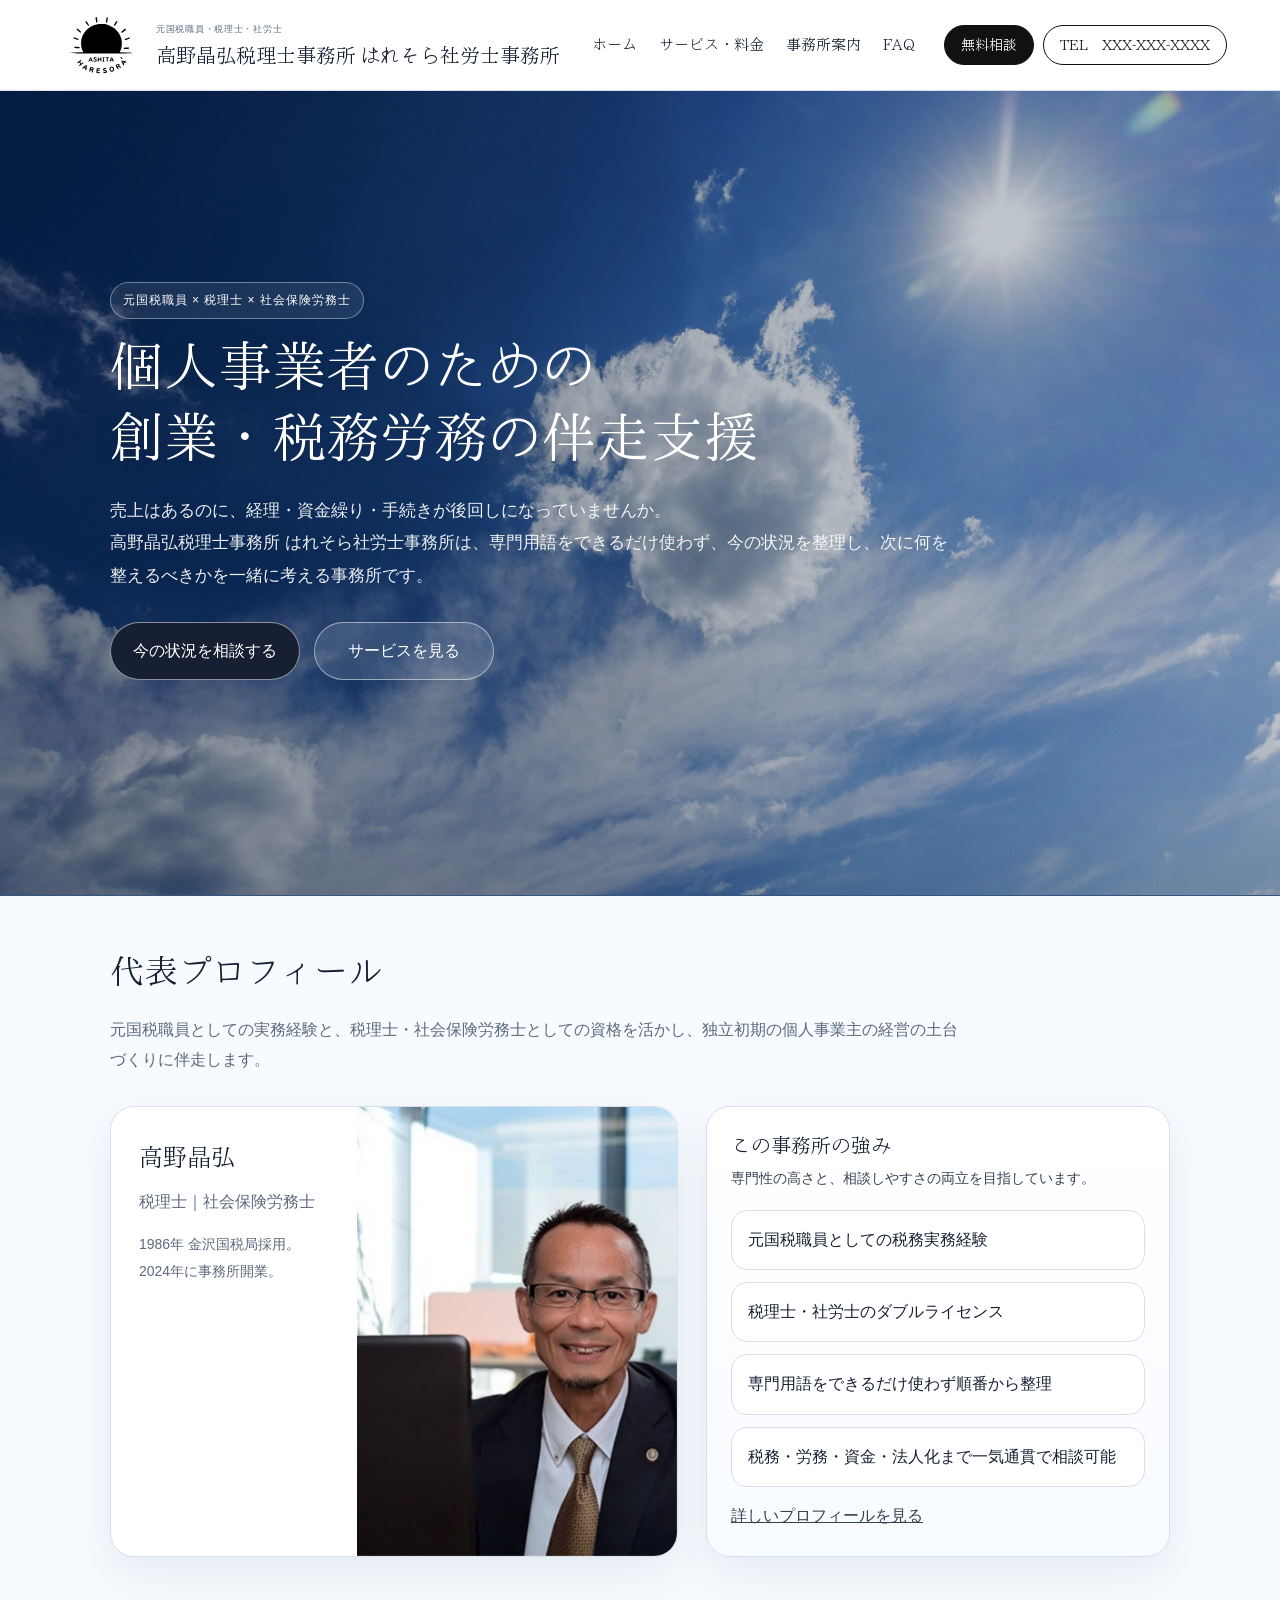
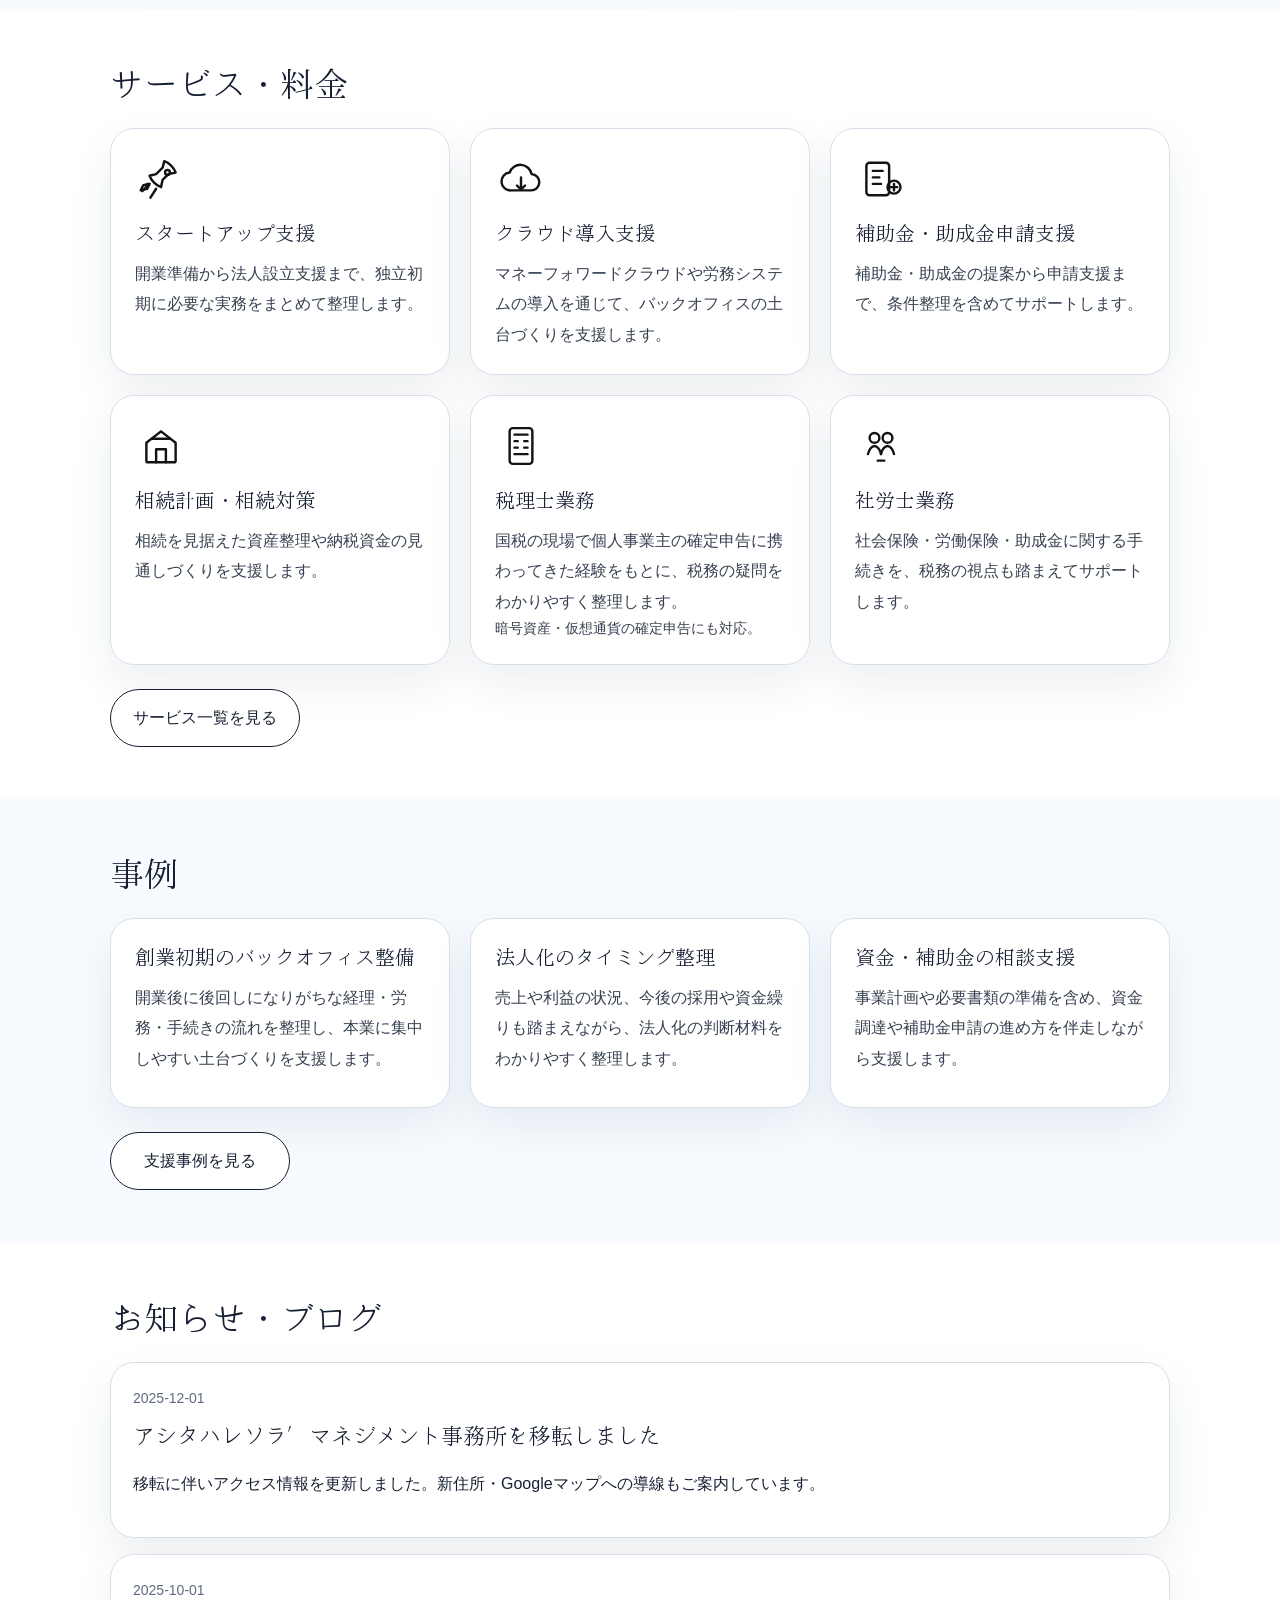
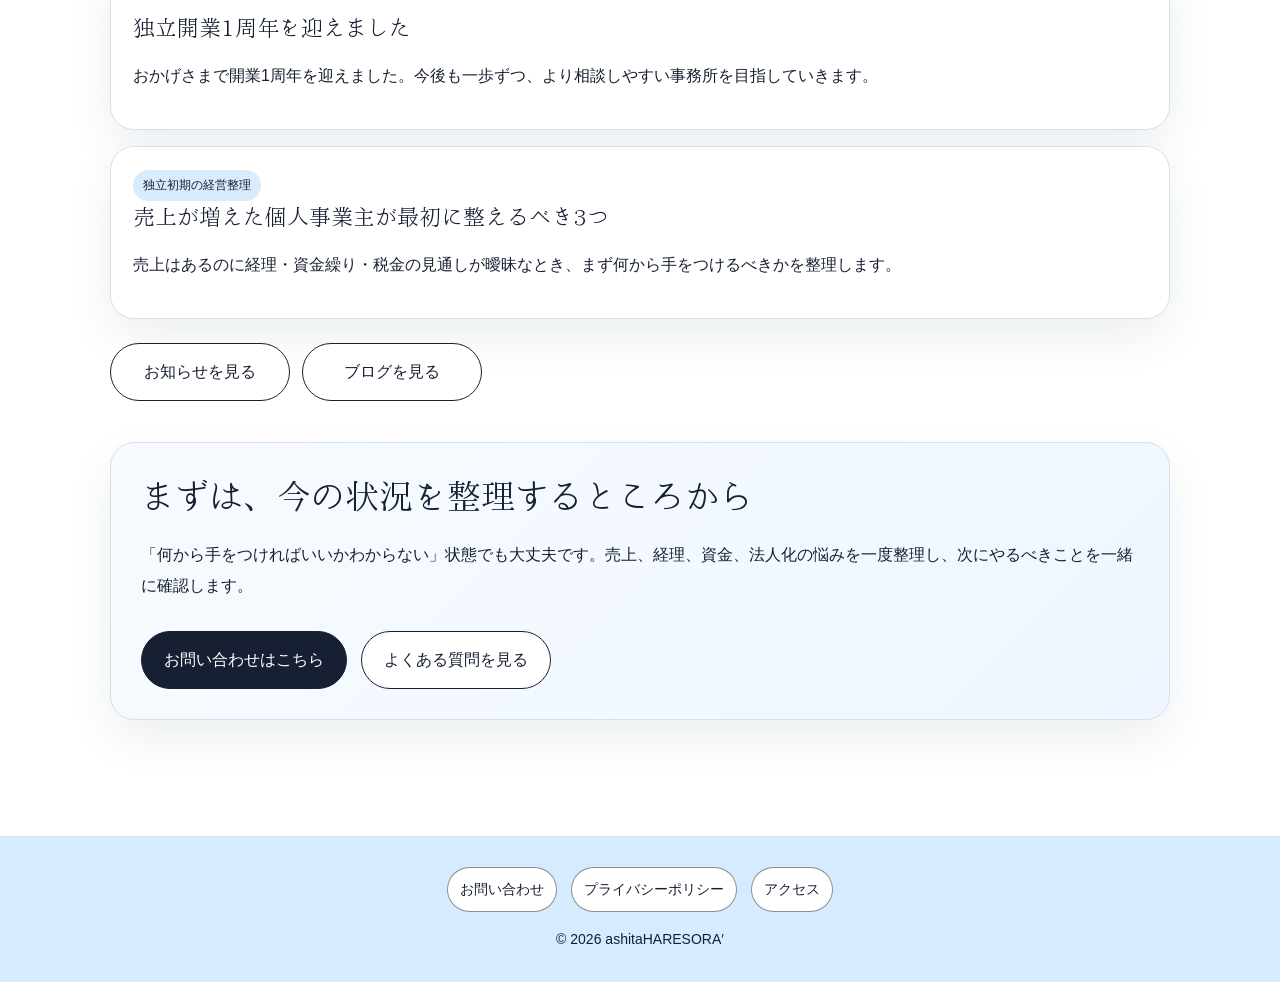
==== index.html @ 298eafb4 "deploy: 16bb9dab4c73eb74fb5057051c6181c18664c2a3" ====
<!DOCTYPE html>
<html lang="ja">

<head>
  <meta charset="UTF-8">
  <meta name="viewport" content="width=device-width, initial-scale=1.0">
  <title>個人事業主と伴走する税理士・社労士事務所 | ashitaHARESORA′</title>
  <meta name="description" content="元国税職員・税理士・社労士が、個人事業主の法人化・資金調達・税務労務の土台づくりを伴走支援。">
  <meta name="robots" content="index,follow,max-image-preview:large">
  <link rel="canonical" href="https://ashitaharesora.github.io/ashita-haresora/">
  <meta property="og:title" content="個人事業主と伴走する税理士・社労士事務所 | ashitaHARESORA′">
  <meta property="og:description" content="元国税職員・税理士・社労士が、個人事業主の法人化・資金調達・税務労務の土台づくりを伴走支援。">
  <meta property="og:type" content="website">
  <meta property="og:url" content="https://ashitaharesora.github.io/ashita-haresora/">
  <meta property="og:site_name" content="ashitaHARESORA′">
  <meta property="og:image" content="https://ashitaharesora.github.io/ashita-haresora/assets/img/ogp.jpg">
  <meta name="twitter:card" content="summary_large_image">
  <link rel="icon" href="assets/img/Logo_1.svg" type="image/svg+xml">
  <link rel="apple-touch-icon" href="assets/img/Logo_1.svg">
  <link rel="stylesheet" href="assets/css/style.css">
  <script defer src="assets/js/main.js"></script>

  <script type="application/ld+json">
{
  "@context":"https://schema.org",
  "@type":"Organization",
  "name":"高野晶弘税理士事務所 / はれそら社労士事務所",
  "url":"https://ashitaharesora.github.io/ashita-haresora/",
  "description":"個人事業主に向けて、法人化・資金調達・税務労務の土台づくりを伴走支援する税理士・社労士事務所です。",
  "founder":{"@type":"Person","name":"高野晶弘"}
}
</script>

</head>

<body class="home-page static-header-home">
  <header class="site-header">
    <div class="header-inner">
      <a class="brand" href="./" aria-label="高野晶弘税理士事務所 はれそら社労士事務所 トップページ">
        <img class="brand-logo" src="assets/img/Logo_1.svg" alt="ashitaHARESORA′ ロゴ">
        <span class="brand-text">
          <span class="brand-kicker">元国税職員・税理士・社労士</span>
          <span class="brand-name">
            <span class="brand-name-tax">高野晶弘税理士事務所</span>
            <span class="brand-name-labor">はれそら社労士事務所</span>
          </span>
        </span>
      </a>
      <nav class="nav site-nav-static" id="site-nav">
        <div class="nav-list">
          <a class="nav-item" href="./">ホーム</a>
          <a class="nav-item" href="./services/">サービス・料金</a>
          <a class="nav-item" href="./about/">事務所案内</a>
          <a class="nav-item" href="./faq/">FAQ</a>
          <div class="nav-cta-group">
            <a class="nav-item cta cta-free" href="./contact/">無料相談</a>
            <a class="nav-item cta cta-phone" href="tel:XXX-XXX-XXXX">TEL XXX-XXX-XXXX</a>
          </div>
        </div>
      </nav>
    </div>
  </header>

  <main>
    <section class="hero">
      <div class="container">
        <div class="hero-kicker js-fade-up delay-1">元国税職員 × 税理士 × 社会保険労務士</div>
        <h1 class="js-fade-up delay-2">個人事業者のための<br>創業・税務労務の伴走支援</h1>
        <p class="js-fade-up delay-3">
          売上はあるのに、経理・資金繰り・手続きが後回しになっていませんか。<br>
          高野晶弘税理士事務所 はれそら社労士事務所は、専門用語をできるだけ使わず、今の状況を整理し、次に何を整えるべきかを一緒に考える事務所です。
        </p>
        <div class="hero-actions js-fade-up delay-4">
          <a class="button primary" href="contact/">今の状況を相談する</a>
          <a class="button" href="services/">サービスを見る</a>
        </div>
      </div>
    </section>

    <section class="section alt">
      <div class="container">
        <h2 class="js-fade-up">代表プロフィール</h2>
        <p class="section-lead js-fade-up delay-1">元国税職員としての実務経験と、税理士・社会保険労務士としての資格を活かし、独立初期の個人事業主の経営の土台づくりに伴走します。</p>
        <div class="home-profile">
          <div class="profile-card js-fade-up">
            <img class="profile-photo js-slide-right" src="assets/img/representative.jpg" alt="代表 高野晶弘 税理士・社会保険労務士">
            <div class="profile-body js-slide-left">
              <h3 class="profile-name">高野晶弘</h3>
              <p class="profile-role">税理士｜社会保険労務士</p>
              <p class="meta">1986年 金沢国税局採用。<br>2024年に事務所開業。</p>
            </div>
          </div>
          <div class="card highlight-card js-fade-up delay-2">
            <div class="logo-strip">
              <div>
                <h3 style="margin:0 0 4px">この事務所の強み</h3>
                <p class="meta" style="margin:0">専門性の高さと、相談しやすさの両立を目指しています。</p>
              </div>
            </div>
            <ul class="list">
              <li>元国税職員としての税務実務経験</li>
              <li>税理士・社労士のダブルライセンス</li>
              <li>専門用語をできるだけ使わず順番から整理</li>
              <li>税務・労務・資金・法人化まで一気通貫で相談可能</li>
            </ul>
            <p style="margin-top:14px"><a href="about/" style="text-decoration:underline">詳しいプロフィールを見る</a></p>
          </div>
        </div>
      </div>
    </section>

    <section class="section">
      <div class="container">
        <h2 class="js-fade-up">サービス・料金</h2>
        <div class="grid three">
          <a class="card js-fade-up delay-1" href="services/startup/">
            <img class="service-icon" src="assets/img/icons/startup.svg" alt="" aria-hidden="true">
            <h3>スタートアップ支援</h3>
            <p>開業準備から法人設立支援まで、独立初期に必要な実務をまとめて整理します。</p>
          </a>
          <a class="card js-fade-up delay-2" href="services/cloud/">
            <img class="service-icon" src="assets/img/icons/cloud.svg" alt="" aria-hidden="true">
            <h3>クラウド導入支援</h3>
            <p>マネーフォワードクラウドや労務システムの導入を通じて、バックオフィスの土台づくりを支援します。</p>
          </a>
          <a class="card js-fade-up delay-3" href="services/subsidy/">
            <img class="service-icon" src="assets/img/icons/subsidy.svg" alt="" aria-hidden="true">
            <h3>補助金・助成金申請支援</h3>
            <p>補助金・助成金の提案から申請支援まで、条件整理を含めてサポートします。</p>
          </a>
          <a class="card js-fade-up delay-1" href="services/succession/">
            <img class="service-icon" src="assets/img/icons/succession.svg" alt="" aria-hidden="true">
            <h3>相続計画・相続対策</h3>
            <p>相続を見据えた資産整理や納税資金の見通しづくりを支援します。</p>
          </a>
          <a class="card js-fade-up delay-2" href="services/tax/">
            <img class="service-icon" src="assets/img/icons/tax.svg" alt="" aria-hidden="true">
            <h3>税理士業務</h3>
            <p>国税の現場で個人事業主の確定申告に携わってきた経験をもとに、税務の疑問をわかりやすく整理します。</p>
            <p class="service-subnote">暗号資産・仮想通貨の確定申告にも対応。</p>
          </a>
          <a class="card js-fade-up delay-3" href="services/labor/">
            <img class="service-icon" src="assets/img/icons/labor.svg" alt="" aria-hidden="true">
            <h3>社労士業務</h3>
            <p>社会保険・労働保険・助成金に関する手続きを、税務の視点も踏まえてサポートします。</p>
          </a>
        </div>
        <div style="margin-top:24px"><a class="button js-fade-up" href="services/">サービス一覧を見る</a></div>
      </div>
    </section>

    <section class="section alt">
      <div class="container">
        <h2 class="js-fade-up">事例</h2>
        <div class="grid three">
          <a class="card js-fade-up delay-1" href="works/">
            <h3>創業初期のバックオフィス整備</h3>
            <p>開業後に後回しになりがちな経理・労務・手続きの流れを整理し、本業に集中しやすい土台づくりを支援します。</p>
          </a>
          <a class="card js-fade-up delay-2" href="works/">
            <h3>法人化のタイミング整理</h3>
            <p>売上や利益の状況、今後の採用や資金繰りも踏まえながら、法人化の判断材料をわかりやすく整理します。</p>
          </a>
          <a class="card js-fade-up delay-3" href="works/">
            <h3>資金・補助金の相談支援</h3>
            <p>事業計画や必要書類の準備を含め、資金調達や補助金申請の進め方を伴走しながら支援します。</p>
          </a>
        </div>
        <div style="margin-top:24px"><a class="button js-fade-up" href="works/">支援事例を見る</a></div>
      </div>
    </section>

    <section class="section">
      <div class="container split">
        <div>
          <h2 class="js-fade-up">お知らせ・ブログ</h2>
          <div class="news-list">
            <a class="news-item js-fade-up delay-1" href="news/2025-12-office-move/"><time datetime="2025-12-01">2025-12-01</time>
              <h3>アシタハレソラ′マネジメント事務所を移転しました</h3>
              <p>移転に伴いアクセス情報を更新しました。新住所・Googleマップへの導線もご案内しています。</p>
            </a>
            <a class="news-item js-fade-up delay-2" href="news/2025-10-anniversary/"><time datetime="2025-10-01">2025-10-01</time>
              <h3>独立開業1周年を迎えました</h3>
              <p>おかげさまで開業1周年を迎えました。今後も一歩ずつ、より相談しやすい事務所を目指していきます。</p>
            </a>
            <a class="blog-item js-fade-up delay-3" href="blog/first-three-foundations/"><span class="tag">独立初期の経営整理</span>
              <h3>売上が増えた個人事業主が最初に整えるべき3つ</h3>
              <p>売上はあるのに経理・資金繰り・税金の見通しが曖昧なとき、まず何から手をつけるべきかを整理します。</p>
            </a>
          </div>
          <div style="margin-top:24px">
            <a class="button js-fade-up delay-1" href="news/">お知らせを見る</a>
            <a class="button js-fade-up delay-2" href="blog/" style="margin-left:8px">ブログを見る</a>
          </div>
        </div>
        <div>
          <div class="cta-box js-fade-up delay-1">
            <h2>まずは、今の状況を整理するところから</h2>
            <p>「何から手をつければいいかわからない」状態でも大丈夫です。売上、経理、資金、法人化の悩みを一度整理し、次にやるべきことを一緒に確認します。</p>
            <div class="hero-actions">
              <a class="button primary" href="contact/">お問い合わせはこちら</a>
              <a class="button" href="faq/">よくある質問を見る</a>
            </div>
          </div>
        </div>
      </div>
    </section>
  </main>

  <footer class="site-footer">
    <div class="footer-inner">
      <div class="footer-links">
        <a href="contact/">お問い合わせ</a>
        <a href="privacy/">プライバシーポリシー</a>
        <a href="access/">アクセス</a>
      </div>
      <div>© <span data-year></span> ashitaHARESORA′</div>
    </div>
  </footer>
  <div class="floating-cta" id="floating-cta" aria-label="お問い合わせ固定ボタン">
    <a class="floating-cta-item floating-cta-free" href="./contact/">無料相談</a>
    <a class="floating-cta-item floating-cta-phone" href="tel:XXX-XXX-XXXX">TEL XXX-XXX-XXXX</a>
  </div>
</body>

</html>
---- assets/css/style.css ----
@font-face {
  font-family: 'はれのそら明朝';
  src: url('../fonts/harenosora-mincho.woff2') format('woff2'),
    url('../fonts/harenosora-mincho.woff') format('woff');
  font-display: swap;
}

:root {
  --bg: #ffffff;
  --text: #172033;
  --muted: #5d697d;
  --line: #d7dfeb;
  --accent: #d9ecfb;
  --accent-strong: #9cc7eb;
  --card: #f7fbff;
  --hero: #103f70;
  --hero-overlay: rgba(7, 31, 59, .44);
  --max: 1100px;
  --shadow: 0 18px 44px rgba(18, 45, 78, .08);
}

* {
  box-sizing: border-box
}

html {
  scroll-behavior: smooth
}

body {
  margin: 0;
  font-family: "Hiragino Kaku Gothic ProN", "Hiragino Sans", "Yu Gothic", "Meiryo", sans-serif;
  color: var(--text);
  background: var(--bg);
  line-height: 1.9
}

a {
  color: inherit;
  text-decoration: none
}

img {
  max-width: 100%;
  height: auto;
  display: block
}

.site-header {
  position: sticky;
  top: 0;
  z-index: 1000;
  background: rgba(255, 255, 255, .95);
  backdrop-filter: blur(10px);
  border-bottom: 1px solid var(--line)
}

.header-inner {
  max-width: var(--max);
  margin: 0 auto;
  padding: 14px 20px;
  display: flex;
  align-items: center;
  justify-content: space-between;
  gap: 20px
}

.brand {
  display: flex;
  align-items: center;
  gap: 14px;
  min-width: 0
}

.brand-logo {
  width: 62px;
  height: 62px;
  flex: 0 0 62px
}

.brand-text {
  display: flex;
  flex-direction: column;
  gap: 2px;
  min-width: 0
}

.brand-kicker {
  font-size: 12px;
  letter-spacing: .08em;
  color: var(--muted)
}

.brand-name {
  font-family: 'はれのそら明朝', "Yu Mincho", "Hiragino Mincho ProN", serif;
  font-size: 20px;
  line-height: 1.35
}

.nav-toggle {
  display: none;
  border: none;
  background: none;
  padding: 0;
  cursor: pointer;
  width: 36px;
  height: 28px
}

.nav-toggle span {
  display: block;
  height: 2px;
  background: var(--text);
  margin: 7px 0;
  border-radius: 999px
}

.nav-list {
  display: flex;
  gap: 22px;
  align-items: center;
  flex-wrap: wrap;
  font-family: 'はれのそら明朝', "Yu Mincho", "Hiragino Mincho ProN", serif
}

.nav-item {
  font-size: 15px
}

.nav-item.cta {
  padding: 9px 15px;
  border: 1px solid var(--text);
  border-radius: 999px;
  background: #fff
}

main {
  min-height: 60vh
}

.container {
  max-width: var(--max);
  margin: 0 auto;
  padding: 0 20px
}

.hero {
  position: relative;
  overflow: hidden;
  border-bottom: 1px solid rgba(255, 255, 255, .12);
  background: #163f6d;
  color: #fff
}

.hero::before {
  content: "";
  position: absolute;
  inset: 0;
  background: linear-gradient(115deg, var(--hero-overlay), rgba(7, 31, 59, .30) 45%, rgba(7, 31, 59, .18)), url('../img/photo1.jpg') center/cover no-repeat
}

.hero::after {
  content: "";
  position: absolute;
  inset: auto 0 0 0;
  height: 120px;
  background: linear-gradient(180deg, rgba(255, 255, 255, 0), rgba(7, 31, 59, .12))
}

.hero .container {
  position: relative;
  z-index: 1;
  padding-top: 96px;
  padding-bottom: 96px
}

.hero-kicker {
  display: inline-flex;
  padding: 7px 14px;
  border: 1px solid rgba(255, 255, 255, .38);
  border-radius: 999px;
  background: rgba(255, 255, 255, .08);
  font-size: 13px;
  letter-spacing: .08em;
  margin-bottom: 16px
}

.hero h1 {
  font-family: 'はれのそら明朝', "Yu Mincho", "Hiragino Mincho ProN", serif;
  font-weight: 400;
  font-size: clamp(30px, 5vw, 54px);
  line-height: 1.32;
  margin: 0 0 20px;
  max-width: 900px;
  text-shadow: 0 6px 24px rgba(0, 0, 0, .18)
}

.hero p {
  margin: 0;
  font-size: 17px;
  max-width: 850px;
  color: rgba(255, 255, 255, .92)
}

.hero-actions {
  display: flex;
  gap: 14px;
  flex-wrap: wrap;
  margin-top: 30px
}

.button {
  display: inline-flex;
  align-items: center;
  justify-content: center;
  padding: 13px 22px;
  border-radius: 999px;
  border: 1px solid var(--text);
  background: #fff;
  min-width: 180px;
  transition: .2s ease
}

.hero .button {
  border-color: rgba(255, 255, 255, .5)
}

.hero .button:not(.primary) {
  background: rgba(255, 255, 255, .12);
  color: #fff
}

.button.primary {
  background: var(--text);
  color: #fff
}

.button:hover {
  transform: translateY(-1px);
  box-shadow: 0 10px 24px rgba(18, 45, 78, .08)
}

.section {
  padding: 52px 0
}

.section.alt {
  background: #f7fbff
}

.section h2 {
  font-family: 'はれのそら明朝', "Yu Mincho", "Hiragino Mincho ProN", serif;
  font-weight: 400;
  font-size: clamp(25px, 4vw, 34px);
  line-height: 1.45;
  margin: 0 0 18px
}

.section-lead {
  color: var(--muted);
  max-width: 860px;
  margin: 0 0 30px
}

.grid {
  display: grid;
  gap: 20px
}

.grid.two {
  grid-template-columns: repeat(2, minmax(0, 1fr))
}

.grid.three {
  grid-template-columns: repeat(3, minmax(0, 1fr))
}

.card,
.news-item,
.blog-item,
.work-item,
.cta-box,
.profile-card,
.fee-guide {
  background: #fff;
  border: 1px solid var(--line);
  border-radius: 24px;
  box-shadow: var(--shadow)
}

.card {
  padding: 24px
}

.card h3 {
  margin: 0 0 10px;
  font-size: 20px;
  font-family: 'はれのそら明朝', "Yu Mincho", "Hiragino Mincho ProN", serif;
  font-weight: 400;
  line-height: 1.5
}

.card p {
  margin: 0;
  color: #374151
}

.list {
  display: grid;
  gap: 12px;
  padding: 0;
  margin: 0;
  list-style: none
}

.list li {
  padding: 14px 16px;
  border: 1px solid var(--line);
  border-radius: 16px;
  background: #fff
}

.split {
  display: grid;
  grid-template-columns: minmax(0, 1.18fr) minmax(360px, 0.82fr);
  gap: 28px;
  align-items: start;
}

.meta {
  color: var(--muted);
  font-size: 14px
}

.page-hero {
  padding: 56px 0 40px;
  border-bottom: 1px solid var(--line);
  background: linear-gradient(180deg, #fff, #f8fbff)
}

.page-hero h1 {
  margin: 0 0 8px;
  font-family: 'はれのそら明朝', "Yu Mincho", "Hiragino Mincho ProN", serif;
  font-size: clamp(28px, 4vw, 42px);
  font-weight: 400
}

.breadcrumbs {
  margin: 0 0 16px;
  font-size: 14px;
  color: var(--muted)
}

.breadcrumbs a {
  text-decoration: underline
}

.content {
  max-width: 800px
}

.content h2,
.content h3 {
  font-family: 'はれのそら明朝', "Yu Mincho", "Hiragino Mincho ProN", serif;
  font-weight: 400;
  line-height: 1.5
}

.content h2 {
  font-size: 28px;
  margin: 40px 0 12px;
  padding-bottom: 10px;
  border-bottom: 1px solid var(--line)
}

.content h3 {
  font-size: 22px;
  margin: 28px 0 8px
}

.content p {
  margin: 0 0 18px
}

.content ul,
.content ol {
  margin: 0 0 18px 1.25em
}

.content li {
  margin: 0 0 8px
}

.news-list,
.blog-list {
  display: grid;
  gap: 16px
}

.news-item,
.blog-item,
.work-item {
  padding: 22px
}

.news-item time,
.blog-item .meta,
.work-item .meta {
  display: block;
  color: var(--muted);
  font-size: 14px;
  margin-bottom: 8px
}

.news-item h3,
.blog-item h3,
.work-item h3 {
  margin: 0 0 8px;
  font-size: 22px;
  line-height: 1.5;
  font-family: 'はれのそら明朝', "Yu Mincho", "Hiragino Mincho ProN", serif;
  font-weight: 400
}

.tag {
  display: inline-block;
  padding: 4px 10px;
  background: var(--accent);
  border-radius: 999px;
  font-size: 12px
}

.notice {
  padding: 16px 18px;
  border: 1px solid var(--accent-strong);
  background: #f5fbff;
  border-radius: 16px
}

.faq-item {
  padding: 18px 0;
  border-bottom: 1px solid var(--line)
}

.faq-item h3 {
  margin: 0 0 8px;
  font-size: 20px
}

.cta-box {
  background: linear-gradient(135deg, #f7fbff, #eef6ff);
  padding: 30px
}

.site-footer {
  margin-top: 64px;
  border-top: 1px solid var(--line);
  background: rgba(204, 231, 255, .8)
}

.footer-inner {
  max-width: var(--max);
  margin: 0 auto;
  padding: 30px 20px;
  text-align: center;
  font-size: 14px
}

.footer-links {
  display: flex;
  justify-content: center;
  gap: 14px;
  flex-wrap: wrap;
  margin-bottom: 14px
}

.footer-links a {
  padding: 8px 12px;
  border: 1px solid rgba(0, 0, 0, .45);
  border-radius: 999px;
  background: #fff
}

.table {
  width: 100%;
  border-collapse: collapse;
  margin: 12px 0 18px
}

.table th,
.table td {
  border-bottom: 1px solid var(--line);
  padding: 12px 8px;
  text-align: left;
  vertical-align: top
}

.table th {
  width: 28%;
  color: var(--muted);
  font-weight: 400
}

.profile-card {
  overflow: hidden
}

.profile-photo {
  width: 100%;
  aspect-ratio: 5/4;
  object-fit: cover
}

.profile-body {
  padding: 22px
}

.profile-name {
  margin: 0 0 6px;
  font-size: 24px;
  font-family: 'はれのそら明朝', "Yu Mincho", "Hiragino Mincho ProN", serif;
  font-weight: 400
}

.profile-role {
  margin: 0 0 14px;
  color: var(--muted)
}

.mini-logo {
  width: 92px;
  margin: 0 0 18px
}

.service-visual {
  margin: 22px 0 0
}

.fee-guide {
  padding: 18px
}

.fee-guide img {
  width: 100%;
  border-radius: 16px;
  border: 1px solid var(--line)
}

.fee-guide figcaption {
  margin-top: 12px;
  font-size: 14px;
  color: var(--muted)
}

.logo-strip {
  display: grid;
  grid-template-columns: 1fr;
  gap: 12px;
  margin-bottom: 18px;
}

.logo-strip img {
  width: 64px;
  height: 64px;
}

.logo-strip h3 {
  margin: 0 0 6px;
  line-height: 1.5;
}

.logo-strip .meta {
  margin: 0;
}

.home-profile {
  display: grid;
  grid-template-columns: minmax(280px, 320px) minmax(280px, 1fr);
  gap: 24px;
  align-items: start;
}

.highlight-card {
  background: linear-gradient(180deg, #fff, #f8fbff);
  min-width: 0;
}

/* ===== top only: logoなし・右上ハンバーガー ===== */

.home-page .site-header.home-header {
  position: absolute;
  top: 0;
  left: 0;
  right: 0;
  z-index: 30;
  background: transparent;
  border-bottom: none;
  backdrop-filter: none;
}

.home-page .home-header .header-inner {
  max-width: var(--max);
  margin: 0 auto;
  padding: 22px 20px;
  display: flex;
  align-items: flex-start;
  justify-content: space-between;
  gap: 20px;
}

.home-page .brand-overlay {
  display: block;
  min-width: 0;
}

.home-page .brand-text-overlay {
  color: #fff;
}

.home-page .brand-kicker-overlay {
  display: block;
  margin-bottom: 6px;
  font-size: 12px;
  letter-spacing: .08em;
  color: rgba(255, 255, 255, .88);
  text-shadow: 0 4px 16px rgba(0, 0, 0, .20);
}

.home-page .brand-name-line {
  display: block;
  white-space: nowrap;
  font-family: 'はれのそら明朝', "Yu Mincho", "Hiragino Mincho ProN", serif;
  font-size: clamp(24px, 2.6vw, 38px);
  line-height: 1.35;
  color: #fff;
  text-shadow: 0 6px 24px rgba(0, 0, 0, .22);
}

/* 通常ナビはトップでは隠す */
.home-page .nav {
  display: none;
}

/* 開いた時だけ表示 */
.home-page .nav.open {
  display: block;
}

.home-page .nav-toggle {
  display: block;
}

.home-page .nav-toggle-overlay {
  width: 44px;
  height: 44px;
  padding: 6px 4px;
  border: none;
  border-radius: 0;
  background: transparent;
  backdrop-filter: none;
  box-shadow: none;
}

.home-page .nav-toggle-overlay span {
  display: block;
  height: 2px;
  margin: 6px 0;
  border-radius: 999px;
  background: #fff;
}

.home-page .nav-overlay-panel {
  position: fixed;
  top: 0;
  right: 0;
  width: min(420px, 100%);
  height: 100vh;
  padding: 96px 28px 28px;
  background: rgba(255, 255, 255, .98);
  border-left: 1px solid var(--line);
  box-shadow: -12px 0 40px rgba(18, 45, 78, .12);
  z-index: 40;
}

.home-page .nav-overlay-panel .nav-list {
  display: grid;
  gap: 14px;
  padding: 0;
  margin: 0;
}

.home-page .nav-overlay-panel .nav-item {
  display: block;
  font-family: 'はれのそら明朝', "Yu Mincho", "Hiragino Mincho ProN", serif;
  font-size: 24px;
  line-height: 1.5;
}

.home-page .nav-overlay-panel .nav-item.cta {
  margin-top: 12px;
  padding: 14px 18px;
  text-align: center;
  border: 1px solid var(--text);
  border-radius: 999px;
  background: #fff;
}

.home-page .hero .container {
  padding-top: 190px;
  padding-bottom: 110px;
}

@media (max-width: 900px) {
  .home-page .home-header .header-inner {
    padding: 16px 16px 0;
    gap: 12px;
  }

  .home-page .brand-name-line {
    font-size: clamp(17px, 5vw, 24px);
    line-height: 1.4;
    white-space: normal;
  }

  .home-page .brand-kicker-overlay {
    font-size: 10px;
    margin-bottom: 4px;
  }

  .home-page .nav-toggle-overlay {
    width: 44px;
    height: 44px;
    padding: 8px;
  }

  .home-page .nav-overlay-panel {
    width: 100%;
    padding: 84px 20px 24px;
  }

  .home-page .nav-overlay-panel .nav-item {
    font-size: 20px;
  }

  .home-page .hero .container {
    padding-top: 150px;
    padding-bottom: 88px;
  }
}

.home-page .nav-toggle {
  display: block !important;
  position: relative;
  z-index: 60;
}

.home-page .nav-overlay-panel {
  display: none;
}

.home-page .nav-overlay-panel.open {
  display: block;
}

/* ===== トップの屋号を少し下げる ===== */
.home-page .brand-name-group {
  display: flex;
  flex-direction: column;
  gap: 2px;
  margin-top: 20px;
}

/* ===== ヒーロー内の肩書きラベル幅を少し縮める ===== */
.hero-kicker {
  display: inline-flex;
  width: fit-content;
  padding: 6px 12px;
  border: 1px solid rgba(255, 255, 255, .38);
  border-radius: 999px;
  background: rgba(255, 255, 255, .08);
  font-size: 12px;
  letter-spacing: .04em;
  margin-bottom: 16px;
}

/* ===== 開いたメニューの見た目 ===== */
.home-page .nav-overlay-panel {
  position: fixed;
  top: 0;
  right: 0;
  width: min(420px, 100%);
  height: 100vh;
  padding: 84px 28px 28px;
  background: rgba(255, 255, 255, .98);
  border-left: 1px solid var(--line);
  box-shadow: -12px 0 40px rgba(18, 45, 78, .12);
  z-index: 40;
}

.home-page .nav-overlay-panel .nav-list {
  list-style: none;
  padding: 0;
  margin: 0;
  display: grid;
  gap: 14px;
}

.home-page .nav-overlay-panel .nav-list li {
  list-style: none;
  margin: 0;
  padding: 0;
}

.home-page .nav-overlay-panel .nav-item {
  display: block;
  font-family: 'はれのそら明朝', "Yu Mincho", "Hiragino Mincho ProN", serif;
  font-size: 24px;
  line-height: 1.5;
}

/* ===== 閉じるボタン ===== */
.home-page .nav-close {
  position: absolute;
  top: 22px;
  right: 22px;
  width: 48px;
  height: 48px;
  border: 1px solid var(--line);
  border-radius: 999px;
  background: #fff;
  color: var(--text);
  font-size: 28px;
  line-height: 1;
  cursor: pointer;
  display: flex;
  align-items: center;
  justify-content: center;
}

.home-page .nav-close:hover {
  background: #f7fbff;
}

@media (max-width: 900px) {
  .home-page .brand-name-group {
    margin-top: 10px;
  }

  .hero-kicker {
    font-size: 11px;
    padding: 5px 10px;
  }

  .home-page .nav-close {
    top: 18px;
    right: 18px;
    width: 42px;
    height: 42px;
    font-size: 24px;
  }
}

/* ===== HeroをPCで1画面いっぱいにする ===== */
.home-page .hero {
  min-height: 100svh;
  display: flex;
  align-items: stretch;
}

.home-page .hero::before {
  background:
    linear-gradient(115deg, var(--hero-overlay), rgba(7, 31, 59, .30) 45%, rgba(7, 31, 59, .18)),
    url('../img/photo1.jpg') center center / cover no-repeat;
}

.home-page .hero .container {
  width: 100%;
  min-height: 100svh;
  display: flex;
  flex-direction: column;
  justify-content: center;
  padding-top: 140px;
  padding-bottom: 80px;
}

/* ===== PCで画面がかなり横長な時も自然に見せる ===== */
@media (min-width: 901px) {
  .home-page .hero::before {
    background-position: 82% center;
  }
}

/* ===== スマホでは太陽側（右側）が見えるようにする ===== */
@media (max-width: 900px) {
  .home-page .hero {
    min-height: 100svh;
  }

  .home-page .hero::before {
    background:
      linear-gradient(115deg, var(--hero-overlay), rgba(7, 31, 59, .30) 45%, rgba(7, 31, 59, .18)),
      url('../img/photo1.jpg') 78% center / cover no-repeat;
  }

  .home-page .hero .container {
    min-height: 100svh;
    justify-content: flex-start;
    padding-top: 150px;
    padding-bottom: 60px;
  }

  .home-page .hero .container {
    padding-top: 130px;
    padding-bottom: 36px;
    min-height: auto;
  }

  .home-page .brand-name-group {
    margin-top: 6px;
    gap: 0;
  }

  .home-page .brand-name-line {
    line-height: 1.28;
  }

  .home-page .hero-kicker {
    margin-top: 18px;
    margin-bottom: 14px;
    padding: 5px 10px;
  }

  .home-page .hero h1 {
    margin-bottom: 18px;
    line-height: 1.32;
  }

  .home-page .hero p {
    margin-bottom: 18px;
    line-height: 1.8;
  }

  .home-page .hero-actions {
    margin-top: 18px;
    gap: 10px;
  }
}

.highlight-card h3,
.highlight-card p,
.highlight-card li {
  word-break: normal;
  overflow-wrap: break-word;
}

@media (max-width: 1200px) {
  .home-profile {
    grid-template-columns: 1fr;
  }
}

@media (max-width: 900px) {

  .grid.two,
  .grid.three,
  .split,
  .home-profile {
    grid-template-columns: 1fr;
  }

  .nav-toggle {
    display: block
  }

  .nav {
    position: fixed;
    inset: 72px 0 auto 0;
    background: #fff;
    border-bottom: 1px solid var(--line);
    display: none;
  }

  .nav.open {
    display: block
  }

  .nav-list {
    padding: 18px 20px;
    display: grid;
    gap: 12px;
  }
}

/* ===== final mobile spacing adjust ===== */
@media (max-width: 900px) {
  .home-page .home-header .header-inner {
    padding: 12px 14px 0;
    gap: 10px;
  }

  .home-page .brand-name-group {
    margin-top: 12px;
    gap: 0;
  }

  .home-page .brand-name-line {
    font-size: clamp(16px, 4.8vw, 22px);
    line-height: 1.18;
  }

  .home-page .hero .container {
    padding-top: 112px;
    padding-bottom: 20px;
    min-height: auto;
  }

  .home-page .hero-kicker {
    margin-top: -3px;
    margin-bottom: 10px;
    padding: 4px 9px;
    font-size: 10px;
    line-height: 1.2;
  }

  .home-page .hero h1 {
    margin: 4 4 12px;
    line-height: 1;
  }

  .home-page .hero p {
    margin: 0 0 12px;
    line-height: 1.65;
    font-size: 14px;
  }

  .home-page .hero-actions {
    margin-top: 12px;
    gap: 8px;
  }

  .home-page .hero .button {
    min-width: 160px;
    padding: 11px 18px;
  }
}

/* about page only */
.about-content {
  max-width: 100%;
}

.about-profile-row {
  display: grid;
  grid-template-columns: minmax(0, 1.6fr) minmax(300px, 0.9fr);
  gap: 28px;
  align-items: stretch;
}

.about-profile-table,
.about-profile-card {
  height: 100%;
}

.about-profile-table .table {
  height: 100%;
  margin: 0;
  background: #fff;
  border: 1px solid var(--line);
  border-radius: 24px;
  overflow: hidden;
  box-shadow: var(--shadow);
}

.about-profile-table .table th,
.about-profile-table .table td {
  padding: 16px 18px;
}

.about-profile-card {
  display: flex;
  flex-direction: column;
}

.about-profile-card .profile-photo {
  aspect-ratio: 5 / 4;
  object-fit: cover;
}

.about-profile-card .profile-body {
  flex: 1;
  display: flex;
  flex-direction: column;
}

.about-profile-card .list {
  flex: 1;
}

@media (max-width: 900px) {
  .about-profile-row {
    grid-template-columns: 1fr;
  }
}

/* ===== about page fix ===== */

.about-section {
  padding-top: 40px;
}

.about-content {
  max-width: 100%;
  margin: 0 auto;
}

.page-hero {
  padding: 40px 0 24px;
}

.page-hero h1 {
  margin: 0 0 6px;
}

.page-hero .meta {
  margin: 0;
}

.about-profile-row {
  display: grid;
  grid-template-columns: repeat(2, minmax(0, 1fr));
  gap: 28px;
  align-items: stretch;
}

.about-profile-table,
.about-profile-card {
  height: 100%;
  width: 100%;
  min-width: 0;
}

.about-profile-card {
  display: flex;
  flex-direction: column;
}

.about-profile-card .profile-body {
  flex: 1;
  display: flex;
  flex-direction: column;
}

.about-profile-card .list {
  flex: 1;
}

@media (max-width: 900px) {
  .about-section {
    padding-top: 28px;
  }

  .page-hero {
    padding: 28px 0 18px;
  }

  .about-profile-row {
    grid-template-columns: 1fr;
    gap: 18px;
  }
}

/* ===== final: sub pages spacing adjust ===== */
body:not(.home-page) .page-hero {
  padding: 32px 0 18px;
}

body:not(.home-page) .page-hero h1 {
  margin: 0 0 6px;
}

body:not(.home-page) .page-hero .meta,
body:not(.home-page) .page-hero p,
body:not(.home-page) .page-hero .section-lead {
  margin: 0 0 8px;
}

/* サービス一覧のブロック用
   HTML側に class="service-local-nav" を付けるのがおすすめ */
body:not(.home-page) .service-local-nav {
  margin-top: 6px;
  padding-top: 8px;
  border-top: 1px solid var(--line);
}

body:not(.home-page) .service-local-nav ul {
  margin: 0;
  padding: 0;
  list-style: none;
}

body:not(.home-page) .service-local-nav li {
  margin: 0 0 4px;
}

/* 下層ページ全体のsection間も少し詰める */
body:not(.home-page) .section {
  padding: 56px 0;
}

body:not(.home-page) .content h2 {
  margin: 30px 0 10px;
}

@media (max-width: 900px) {
  body:not(.home-page) .page-hero {
    padding: 24px 0 14px;
  }

  body:not(.home-page) .service-local-nav {
    margin-top: 4px;
    padding-top: 6px;
  }

  body:not(.home-page) .section {
    padding: 42px 0;
  }

  body:not(.home-page) .content h2 {
    margin: 24px 0 8px;
  }
}

/* ===== final: header layout adjust ===== */
.header-inner {
  max-width: 1180px;
  gap: 14px;
}

.brand {
  display: flex;
  align-items: center;
  gap: 10px;
  flex: 1 1 auto;
  min-width: 0;
}

.brand-logo {
  width: 62px;
  height: 62px;
  flex: 0 0 62px;
  margin-left: -8px;
  /* 少し左へ */
}

.brand-text {
  min-width: 0;
}

.brand-kicker {
  margin-bottom: 2px;
}

.brand-name {
  font-family: 'はれのそら明朝', "Yu Mincho", "Hiragino Mincho ProN", serif;
  font-size: clamp(16px, 1.7vw, 20px);
  line-height: 1.3;
  white-space: nowrap;
  letter-spacing: 0;
}

.nav {
  flex: 0 0 auto;
}

@media (max-width: 1200px) {
  .header-inner {
    max-width: 1120px;
  }

  .brand-name {
    font-size: clamp(15px, 1.5vw, 18px);
  }

  .brand-logo {
    margin-left: -4px;
  }
}

@media (max-width: 900px) {
  .brand-logo {
    margin-left: 0;
  }

  .brand-name {
    white-space: normal;
  }
}

/* =========================================
   FINAL OVERRIDE CSS
   一番下に追加して使う
========================================= */

/* ---------- 共通：下層ページの余白を少し詰める ---------- */
body:not(.home-page) .page-hero {
  padding: 30px 0 16px;
}

body:not(.home-page) .page-hero h1 {
  margin: 0 0 6px;
}

body:not(.home-page) .page-hero .meta,
body:not(.home-page) .page-hero p,
body:not(.home-page) .page-hero .section-lead {
  margin: 0 0 8px;
}

body:not(.home-page) .section {
  padding: 48px 0;
}

body:not(.home-page) .content h2 {
  margin: 26px 0 10px;
}

/* ---------- サービス一覧の位置を少し上に ---------- */
/* 一覧部分に class="service-local-nav" を付けておく */
body:not(.home-page) .service-local-nav {
  margin-top: 4px;
  padding-top: 6px;
  border-top: 1px solid var(--line);
}

body:not(.home-page) .service-local-nav ul {
  margin: 0;
  padding: 0;
  list-style: none;
}

body:not(.home-page) .service-local-nav li {
  margin: 0 0 4px;
  padding: 0;
}

/* ---------- ヘッダー：PC版で事務所名とメニューの間を少し広げる ---------- */
@media (min-width: 901px) {
  .header-inner {
    max-width: 1180px;
    gap: 18px;
  }

  .brand {
    display: flex;
    align-items: center;
    gap: 24px;
    min-width: 0;
    flex: 0 1 auto;
  }

  .brand-logo {
    width: 62px;
    height: 62px;
    flex: 0 0 62px;
    margin-left: -8px;
  }

  .brand-text {
    min-width: 0;
    padding-right: 28px;
  }

  .brand-kicker {
    margin-bottom: 2px;
  }

  .brand-name {
    font-family: 'はれのそら明朝', "Yu Mincho", "Hiragino Mincho ProN", serif;
    font-size: clamp(16px, 1.65vw, 20px);
    line-height: 1.3;
    white-space: nowrap;
    letter-spacing: 0;
  }

  .nav {
    flex: 0 0 auto;
    margin-left: 16px;
  }

  .nav-list {
    gap: 22px;
  }
}

/* ---------- 事務所案内ページ：本文の左寄り感と上の空白を修正 ---------- */
.about-section {
  padding-top: 24px;
}

.about-content {
  max-width: 100%;
  margin: 0 auto;
}

.page-hero+.about-section {
  padding-top: 20px;
}

/* ---------- 代表プロフィール：table と profile-card を均等幅に ---------- */
.about-profile-row {
  display: grid;
  grid-template-columns: repeat(2, minmax(0, 1fr));
  gap: 28px;
  align-items: stretch;
  margin-top: 18px;
}

.about-profile-table,
.about-profile-card {
  width: 100%;
  min-width: 0;
  height: 100%;
}

.about-profile-table .table {
  width: 100%;
  height: 100%;
  margin: 0;
  background: #fff;
  border: 1px solid var(--line);
  border-radius: 24px;
  overflow: hidden;
  box-shadow: var(--shadow);
}

.about-profile-table .table th,
.about-profile-table .table td {
  padding: 16px 18px;
  vertical-align: top;
}

.about-profile-card {
  display: flex;
  flex-direction: column;
}

.about-profile-card .profile-body {
  flex: 1;
  display: flex;
  flex-direction: column;
}

.about-profile-card .list {
  flex: 1;
}

/* ---------- スマホ ---------- */
@media (max-width: 900px) {
  body:not(.home-page) .page-hero {
    padding: 24px 0 14px;
  }

  body:not(.home-page) .section {
    padding: 38px 0;
  }

  body:not(.home-page) .content h2 {
    margin: 22px 0 8px;
  }

  body:not(.home-page) .service-local-nav {
    margin-top: 4px;
    padding-top: 6px;
  }

  .brand-logo {
    margin-left: 0;
  }

  .brand-text {
    padding-right: 0;
  }

  .brand-name {
    white-space: normal;
  }

  .about-section {
    padding-top: 18px;
  }

  .page-hero+.about-section {
    padding-top: 14px;
  }

  .about-profile-row {
    grid-template-columns: 1fr;
    gap: 18px;
  }

  @media (min-width: 901px) {
    .brand-text {
      padding-right: 100px;
    }

    .nav {
      margin-left: 82px;
    }
  }
}


@media (min-width: 901px) {
  .header-inner {
    max-width: 1180px !important;
    justify-content: flex-start !important;
    gap: 24px !important;
  }

  .brand-logo {
    margin-left: -24px !important;
  }

  .brand {
    display: flex;
    align-items: center;
    gap: 24px !important;
    flex: 0 0 auto !important;
  }

  .brand-text {
    padding-right: 0 !important;
    min-width: 0;
  }

  .nav {
    margin-left: 8px !important;
    flex: 0 0 auto !important;
  }
}


.flow-list {
  list-style: none;
  margin: 0;
  padding: 0;
}

.flow-list li {
  position: relative;
  padding: 0 0 34px;
  margin: 0 0 22px;
}

.flow-list li:not(:last-child)::after {
  content: "↓";
  position: absolute;
  left: 0;
  bottom: 0;
  font-size: 22px;
  line-height: 1;
  color: var(--muted);
}

.flow-title {
  display: inline-block;
  margin-bottom: 6px;
  font-weight: 400;
  font-family: 'はれのそら明朝', "Yu Mincho", "Hiragino Mincho ProN", serif;
}


/* ===== tax page pricing table ===== */
.tax-content {
  max-width: 100%;
}

.pricing-panels {
  display: grid;
  grid-template-columns: repeat(2, minmax(0, 1fr));
  gap: 24px;
  margin-top: 18px;
}

.price-panel {
  background: #fff;
  border: 1px solid var(--line);
  border-radius: 24px;
  box-shadow: var(--shadow);
  padding: 24px;
  min-width: 0;
}

.price-panel h3 {
  margin: 0 0 8px;
  font-size: 28px;
  font-family: 'はれのそら明朝', "Yu Mincho", "Hiragino Mincho ProN", serif;
  font-weight: 400;
  line-height: 1.4;
}

.price-panel-lead {
  margin: 0 0 18px;
  color: var(--muted);
}

.table-wrap {
  overflow-x: auto;
}

.price-table {
  width: 100%;
  min-width: 620px;
  border-collapse: collapse;
  background: #fff;
}

.price-table th,
.price-table td {
  border: 1px solid var(--line);
  padding: 14px 12px;
  text-align: left;
  vertical-align: top;
  line-height: 1.7;
}

.price-table th {
  background: #d9ecfb;
  font-family: 'はれのそら明朝', "Yu Mincho", "Hiragino Mincho ProN", serif;
  font-weight: 400;
}

.price-service-cell {
  width: 34%;
}

.service-bullets {
  list-style: none;
  margin: 0;
  padding: 0;
}

.service-bullets li {
  margin: 0 0 6px;
  padding-left: 1em;
  text-indent: -1em;
}

.service-bullets li::before {
  content: "・";
}

.service-note {
  margin: 12px 0 0;
  color: #355a8b;
  line-height: 1.7;
}

.price-note {
  margin: 14px 0 0;
  font-size: 14px;
  color: var(--muted);
}

@media (max-width: 900px) {
  .pricing-panels {
    grid-template-columns: 1fr;
    gap: 18px;
  }

  .price-panel {
    padding: 18px;
  }

  .price-panel h3 {
    font-size: 24px;
  }

  .price-table {
    min-width: 560px;
  }
}

/* taxページ 料金表を縦並びにする */
.pricing-panels {
  grid-template-columns: 1fr !important;
}

.pricing-content {
  max-width: 100%;
}

.management-pricing .price-table th {
  background: #ecd9c1;
}

.spot-note {
  display: inline-block;
  margin-top: 8px;
  font-size: 14px;
  line-height: 1.7;
  color: var(--text);
}

@media (min-width: 901px) {
  .home-page .home-header .header-inner {
    justify-content: space-between !important;
  }

  .home-page .brand-overlay {
    flex: 1 1 auto;
    min-width: 0;
  }

  .home-page .nav-toggle-overlay {
    margin-left: auto;
    flex: 0 0 auto;
  }
}

@media (min-width: 901px) {
  .home-page .brand-name-group {
    margin-top: 20px;
    margin-left: 24px;
  }
}

/* トップページ：代表プロフィール → お知らせ・記事 を縦並びにする */
.home-page .split {
  grid-template-columns: 1fr !important;
  gap: 40px;
}

/* 主なサービスのカード高さを揃える */
.home-page .section .grid.three {
  align-items: stretch;
}

.home-page .section .grid.three>.card,
.home-page .section .grid.three>a.card {
  display: flex;
  flex-direction: column;
  height: 100%;
}

/* 税理士業務カードの補足 */
.service-subnote {
  margin-top: 12px;
  font-size: 14px;
  line-height: 1.6;
  color: var(--muted);
}

/* トップページ「主なサービス」のカード高さをそろえる */
@media (min-width: 901px) {
  .home-page .section .grid.three {
    align-items: stretch;
  }

  .home-page .section .grid.three>.card,
  .home-page .section .grid.three>a.card {
    display: flex;
    flex-direction: column;
    height: 100%;
    min-height: 190px;
  }
}

.blog-item-with-image {
  overflow: hidden;
  display: block;
  padding: 0;
}

.blog-thumb {
  aspect-ratio: 16 / 9;
  overflow: hidden;
  border-bottom: 1px solid var(--line);
}

.blog-thumb img {
  width: 100%;
  height: 100%;
  object-fit: cover;
}

.blog-item-body {
  padding: 22px;
}

/* ===== top page: standard header without hamburger ===== */
.home-page.static-header-home .site-header {
  position: sticky;
  top: 0;
  left: auto;
  right: auto;
  z-index: 1000;
  background: rgba(255, 255, 255, .95);
  backdrop-filter: blur(10px);
  border-bottom: 1px solid var(--line);
}

.home-page.static-header-home .header-inner {
  align-items: center;
}

.home-page.static-header-home .brand {
  display: flex;
  align-items: center;
  min-width: 0;
}

.home-page.static-header-home .brand-logo {
  width: 62px;
  height: 62px;
  flex: 0 0 62px;
  margin-left: 0 !important;
}

.home-page.static-header-home .brand-text {
  display: flex;
  flex-direction: column;
  gap: 2px;
  min-width: 0;
  padding-right: 0 !important;
  color: var(--text);
}

.home-page.static-header-home .brand-kicker {
  font-size: 9px;
  letter-spacing: .08em;
  color: var(--muted);
}

.home-page.static-header-home .brand-name {
  font-family: 'はれのそら明朝', "Yu Mincho", "Hiragino Mincho ProN", serif;
  font-size: clamp(16px, 1.65vw, 20px);
  line-height: 1.3;
  white-space: nowrap;
  color: var(--text);
}

.home-page.static-header-home .nav,
.home-page.static-header-home .site-nav-static {
  display: block !important;
  position: static !important;
  inset: auto !important;
  background: transparent !important;
  border: 0 !important;
  box-shadow: none !important;
  margin-left: 8px !important;
  padding: 0 !important;
  flex: 0 0 auto !important;
}

.home-page.static-header-home .nav-list {
  display: flex !important;
  gap: 22px;
  align-items: center;
  flex-wrap: wrap;
  padding: 0 !important;
  margin: 0 !important;
  list-style: none;
}

.home-page.static-header-home .nav-toggle,
.home-page.static-header-home .nav-close,
.home-page.static-header-home .nav-toggle-overlay {
  display: none !important;
}

.home-page.static-header-home .hero {
  min-height: calc(100svh - 96px);
}

.home-page.static-header-home .hero .container {
  min-height: calc(100svh - 96px);
  justify-content: center;
  padding-top: 96px;
  padding-bottom: 80px;
}

.home-page.static-header-home .brand-name-group,
.home-page.static-header-home .brand-name-line,
.home-page.static-header-home .brand-overlay,
.home-page.static-header-home .brand-text-overlay,
.home-page.static-header-home .nav-overlay-panel {
  all: unset;
}

@media (max-width: 1200px) {
  .home-page.static-header-home .header-inner {
    max-width: 1120px;
  }

  .home-page.static-header-home .brand-name {
    font-size: clamp(15px, 1.5vw, 18px);
  }
}

@media (max-width: 900px) {
  .home-page.static-header-home .header-inner {
    padding: 3px 3px;
    align-items: flex-start;
  }

  .home-page.static-header-home .brand {
    width: 100%;
  }

  .home-page.static-header-home .brand-logo {
    width: 36px;
    height: 36px;
    flex-basis: 36px;
  }

  .home-page.static-header-home .brand-name {
    white-space: normal;
    font-size: 15.75px;
    line-height: 1.35;
  }

  .home-page.static-header-home .nav,
  .home-page.static-header-home .site-nav-static {
    width: 100%;
    margin-left: 0 !important;
  }

  .home-page.static-header-home .nav-list {
    gap: 4px 16px;
    justify-content: center;
    padding-top: 3px !important;
  }

  .home-page.static-header-home .nav-item {
    font-size: 12.7px;
    display: inline-flex;
    align-items: center;
    justify-content: center;
    padding: 0px 10px;
  }

  .home-page.static-header-home .nav-item.cta {
    padding: 2px 6px;
  }

  .home-page.static-header-home .hero .container {
    min-height: auto;
    padding-top: 72px;
    padding-bottom: 36px;
  }
}


/* ===== header CTA: consolidated ===== */

.nav-list {
  align-items: center;
  gap: 0.9rem;
  flex-wrap: wrap;
}

.nav-cta-group {
  display: flex;
  align-items: center;
  gap: 0.6rem;
  margin-left: 0.45rem;
  flex-shrink: 0;
}

.nav-cta-group .nav-item.cta {
  display: inline-flex;
  align-items: center;
  justify-content: center;
  min-height: 40px;
  padding: 0.66rem 1rem;
  border-radius: 999px;
  font-size: 0.88rem;
  line-height: 1;
  white-space: nowrap;
  text-decoration: none;
}

/* 無料相談：黒ボタン */
.nav-cta-group .nav-item.cta-free {
  background: #111111;
  color: #ffffff;
  border: 1px solid #111111;
}

.nav-cta-group .nav-item.cta-free:hover {
  background: #2a2a2a;
  color: #ffffff;
  border-color: #2a2a2a;
}

/* TEL：白地 + 黒枠 */
.nav-cta-group .nav-item.cta-phone {
  background: #ffffff;
  color: #111111;
  border: 1px solid #111111;
}

.nav-cta-group .nav-item.cta-phone:hover {
  background: #f5f5f5;
  color: #111111;
  border-color: #111111;
}

@media (min-width: 1201px) {
  .nav-list {
    flex-wrap: nowrap;
  }

  .nav-item {
    font-size: 0.94rem;
  }
}

@media (max-width: 1200px) {
  .brand-name {
    font-size: 0.96rem;
  }

  .nav-item {
    font-size: 0.9rem;
  }

  .nav-cta-group .nav-item.cta {
    padding: 0.62rem 0.88rem;
    font-size: 0.82rem;
  }
}

@media (max-width: 900px) {
  .nav-cta-group {
    width: 100%;
    margin-left: 0;
    justify-content: center;
    margin-top: 0.4rem;
  }

  .nav-cta-group .nav-item.cta {
    flex: 1 1 auto;
    max-width: 240px;
  }
}

@media (max-width: 640px) {
  .nav-cta-group {
    flex-direction: column;
    align-items: stretch;
  }

  .nav-cta-group .nav-item.cta {
    width: 100%;
    max-width: none;
  }
}


/* ===== トップ：ヒーロー文言を少し上へ ===== */
.home-page.static-header-home .hero .container {
  padding-top: 72px;
  padding-bottom: 88px;
}

.home-page.static-header-home .hero-kicker {
  margin-top: -8px;
  margin-bottom: 14px;
}

/* ===== トップ：代表プロフィールの写真を大きくして右側へ ===== */
.home-page .home-profile {
  grid-template-columns: minmax(320px, 1.1fr) minmax(300px, 0.9fr);
  gap: 28px;
  align-items: stretch;
}

.home-page .profile-card {
  display: grid;
  grid-template-columns: minmax(0, 1fr) 320px;
  align-items: stretch;
  overflow: hidden;
}

.home-page .profile-body {
  order: 1;
  padding: 28px;
}

.home-page .profile-photo {
  order: 2;
  width: 100%;
  height: 100%;
  min-height: 320px;
  aspect-ratio: auto;
  object-fit: cover;
  object-position: center top;
}

/* 画面が少し狭い時は写真を少しだけ縮める */
@media (max-width: 1200px) {
  .home-page .profile-card {
    grid-template-columns: minmax(0, 1fr) 280px;
  }

  .home-page .profile-photo {
    min-height: 280px;
  }
}

/* スマホでは縦並びに戻す */
@media (max-width: 900px) {
  .home-page.static-header-home .hero .container {
    padding-top: 4px;
    padding-bottom: 4px;
  }

  .home-page.static-header-home .hero-kicker {
    margin-top: 0;
    margin-bottom: 12px;
  }

  .home-page .home-profile {
    grid-template-columns: 1fr;
  }

  .home-page .profile-card {
    grid-template-columns: 1fr;
  }

  .home-page .profile-body {
    order: 2;
    padding: 22px;
  }

  .home-page .profile-photo {
    order: 1;
    min-height: auto;
    aspect-ratio: 5 / 4;
  }
}

.fade-up {
  opacity: 0;
  transform: translateY(18px);
  transition: opacity .7s ease, transform .7s ease;
}

.fade-up.is-visible {
  opacity: 1;
  transform: translateY(0);
}

.card {
  transition: transform .25s ease, box-shadow .25s ease;
}

.card:hover {
  transform: translateY(-4px);
}

/* ===== motion ===== */

.js-fade-up,
.js-slide-left,
.js-slide-right {
  opacity: 0;
  transition:
    opacity 0.8s ease,
    transform 0.8s ease;
  will-change: opacity, transform;
}

.js-fade-up {
  transform: translateY(22px);
}

.js-slide-left {
  transform: translateX(-28px);
}

.js-slide-right {
  transform: translateX(28px);
}

.js-fade-up.is-visible,
.js-slide-left.is-visible,
.js-slide-right.is-visible {
  opacity: 1;
  transform: translate(0, 0);
}

/* delay */
.delay-1 {
  transition-delay: 0.08s;
}

.delay-2 {
  transition-delay: 0.16s;
}

.delay-3 {
  transition-delay: 0.24s;
}

.delay-4 {
  transition-delay: 0.32s;
}

/* heroの見出しまわりを少しきれいに */
.hero-kicker {
  letter-spacing: 0.08em;
}

.hero h1,
.hero p,
.hero-actions {
  will-change: opacity, transform;
}

/* カードのホバーを少しだけ強化 */
.card,
.news-item,
.blog-item {
  transition:
    transform 0.28s ease,
    box-shadow 0.28s ease,
    border-color 0.28s ease;
}

.card:hover,
.news-item:hover,
.blog-item:hover {
  transform: translateY(-4px);
}

/* 動きが苦手な人向け */
@media (prefers-reduced-motion: reduce) {
  .js-fade-up,
  .js-slide-left,
  .js-slide-right,
  .card,
  .news-item,
  .blog-item {
    opacity: 1 !important;
    transform: none !important;
    transition: none !important;
  }
}

/* ===== motion ===== */

.js-fade-up,
.js-slide-left,
.js-slide-right {
  opacity: 0;
  transition:
    opacity 0.8s ease,
    transform 0.8s ease;
  will-change: opacity, transform;
}

.js-fade-up {
  transform: translateY(22px);
}

.js-slide-left {
  transform: translateX(-28px);
}

.js-slide-right {
  transform: translateX(28px);
}

.js-fade-up.is-visible,
.js-slide-left.is-visible,
.js-slide-right.is-visible {
  opacity: 1;
  transform: translate(0, 0);
}

.delay-1 {
  transition-delay: 0.08s;
}

.delay-2 {
  transition-delay: 0.16s;
}

.delay-3 {
  transition-delay: 0.24s;
}

.delay-4 {
  transition-delay: 0.32s;
}

.hero-kicker {
  letter-spacing: 0.08em;
}

.hero h1,
.hero p,
.hero-actions {
  will-change: opacity, transform;
}

.card,
.news-item,
.blog-item {
  transition:
    transform 0.28s ease,
    box-shadow 0.28s ease,
    border-color 0.28s ease;
}

.card:hover,
.news-item:hover,
.blog-item:hover {
  transform: translateY(-4px);
}

@media (prefers-reduced-motion: reduce) {
  .js-fade-up,
  .js-slide-left,
  .js-slide-right,
  .card,
  .news-item,
  .blog-item {
    opacity: 1 !important;
    transform: none !important;
    transition: none !important;
  }
}

/* ===== service icons ===== */
.service-icon {
  width: 52px;
  height: 52px;
  display: block;
  margin-bottom: 14px;
  color: #172033;
  opacity: 0.92;
}

.card:hover .service-icon {
  transform: translateY(-1px);
  transition: transform .2s ease;
}

@media (max-width: 640px) {
  .service-icon {
    width: 46px;
    height: 46px;
    margin-bottom: 12px;
  }
}

/* ===== smartphone header fix ===== */
@media (max-width: 768px) {
  .header-inner {
    display: block;
    padding: 14px 16px;
  }

  .brand {
    display: grid;
    grid-template-columns: 52px 1fr;
    gap: 12px;
    align-items: start;
    width: 100%;
    margin-bottom: 14px;
    text-decoration: none;
  }

  .brand-logo {
    width: 52px;
    height: 52px;
    flex: 0 0 52px;
  }

  .brand-text {
    display: block;
    min-width: 0;
  }

  .brand-kicker {
    display: block;
    font-size: 0.72rem;
    line-height: 1.4;
    margin-bottom: 4px;
  }

  .brand-name {
    display: block;
    font-size: 1rem;
    line-height: 1.5;
    white-space: normal;
    word-break: keep-all;
    overflow-wrap: break-word;
    writing-mode: horizontal-tb;
  }

  .nav {
    width: 100%;
  }

  .nav-list {
    display: flex;
    flex-wrap: wrap;
    gap: 10px 16px;
    align-items: center;
  }

  .nav-item {
    font-size: 0.95rem;
    line-height: 1.4;
  }

  .nav-cta-group {
    display: flex;
    flex-direction: column;
    gap: 10px;
    width: 100%;
    margin: 10px 0 0;
  }

  .nav-cta-group .nav-item.cta {
    width: 100%;
    max-width: none;
    min-height: 48px;
    justify-content: center;
  }
}

/* ===== smartphone typography tuning ===== */
@media (max-width: 768px) {
  body {
    font-size: 14px;
    line-height: 1.7;
  }

  h1 {
    font-size: 1.9rem;
    line-height: 1.35;
  }

  h2 {
    font-size: 1.45rem;
    line-height: 1.4;
  }

  h3 {
    font-size: 1.08rem;
    line-height: 1.45;
  }

  p,
  li,
  .meta,
  .section-lead,
  .nav-item,
  .button,
  .card p,
  .news-item p,
  .blog-item p,
  .footer-links a {
    font-size: 0.92rem;
  }

  .hero-kicker,
  .brand-kicker,
  .breadcrumbs {
    font-size: 0.78rem;
  }

  .brand-name {
    font-size: 0.95rem;
    line-height: 1.5;
  }

  .button,
  .nav-cta-group .nav-item.cta {
    font-size: 0.9rem;
  }
}

/* ===== smartphone compact layout ===== */
@media (max-width: 768px) {
  /* 全体の左右余白をかなり小さく */
  .container,
  .header-inner,
  .footer-inner {
    width: min(100% - 4px, 1200px);
  }

  .section,
  .page-hero {
    padding-top: 40px;
    padding-bottom: 40px;
  }

  /* ヘッダーをコンパクトに */
  .site-header {
    padding: 0;
  }

  .header-inner {
    display: block;
    padding-top: 10px;
    padding-bottom: 10px;
  }

  .brand {
    display: grid;
    grid-template-columns: 42px 1fr;
    gap: 10px;
    align-items: start;
    margin-bottom: 10px;
  }

  .brand-logo {
    width: 42px;
    height: 42px;
  }

  .brand-kicker {
    font-size: 0.66rem;
    line-height: 1.35;
    margin-bottom: 2px;
  }

  .brand-name {
    font-size: 0.88rem;
    line-height: 1.35;
    white-space: normal;
    word-break: keep-all;
    overflow-wrap: break-word;
  }

  .nav-list {
    display: flex;
    flex-wrap: wrap;
    gap: 6px 12px;
    align-items: center;
  }

  .nav-item {
    font-size: 0.82rem;
    line-height: 1.3;
  }

  .nav-cta-group {
    display: flex;
    flex-direction: column;
    gap: 8px;
    width: 100%;
    margin: 8px 0 0;
  }

  .nav-cta-group .nav-item.cta {
    width: 100%;
    min-height: 42px;
    padding: 0.72rem 0.9rem;
    font-size: 0.84rem;
    justify-content: center;
  }

  /* ヒーローも少し詰める */
  .hero .container {
    padding-top: 36px;
    padding-bottom: 44px;
  }

  .hero-kicker {
    font-size: 0.74rem;
    margin-bottom: 10px;
  }

  h1 {
    font-size: 1.7rem;
    line-height: 1.3;
  }

  h2 {
    font-size: 1.32rem;
    line-height: 1.35;
  }

  h3 {
    font-size: 1rem;
  }

  p,
  li,
  .meta,
  .section-lead,
  .card p,
  .news-item p,
  .blog-item p,
  .button,
  .footer-links a {
    font-size: 0.88rem;
  }

  .grid.three,
  .home-profile,
  .split {
    gap: 16px;
  }

  .card,
  .cta-box,
  .profile-card,
  .form-wrap {
    padding: 18px;
  }
}

@media (max-width: 768px) {
  .container,
  .header-inner,
  .footer-inner {
    width: min(100% - 4px, 1200px);
  }
}

/* ===== smartphone header final fix ===== */
@media (max-width: 768px) {
  .site-header {
    position: sticky;
    top: 0;
  }

  .header-inner {
    display: block;
    padding: 8px 12px 8px;
    width: min(100% - 12px, 1200px);
  }

  .brand {
    display: grid;
    grid-template-columns: 34px 1fr;
    gap: 8px;
    align-items: center;
    margin-bottom: 6px;
    width: 100%;
  }

  .brand-logo {
    width: 18px;
    height: 18px;
    flex: 0 0 18px;
  }

  .brand-text {
    display: block;
    min-width: 0;
  }

  .brand-kicker {
    font-size: 0.58rem;
    line-height: 1.2;
    margin-bottom: 1px;
    letter-spacing: 0.04em;
  }

  .brand-name {
    display: block;
    font-size: 0.82rem;
    line-height: 1.2;
    white-space: nowrap;
    word-break: normal;
    overflow-wrap: normal;
    letter-spacing: 0;
  }

  .nav {
    width: 100%;
  }

  .nav-list {
    display: flex;
    flex-wrap: wrap;
    gap: 4px 10px;
    align-items: center;
    padding: 0 !important;
    margin: 0 !important;
  }

  .nav-item {
    font-size: 0.76rem;
    line-height: 1.2;
  }

  .nav-cta-group {
    display: flex;
    flex-direction: row;
    width: 100%;
    gap: 8px;
    margin: 6px 0 0;
    justify-content: flex-start;
  }

  .nav-cta-group .nav-item.cta {
    width: auto;
    max-width: none;
    flex: 1 1 0;
    min-height: 34px;
    padding: 0.55rem 0.7rem;
    font-size: 0.74rem;
  }
}

/* ===== mobile final adjust ===== */
@media (max-width: 768px) {

  /* 左右余白を今より狭くする */
  .container,
  .header-inner,
  .footer-inner {
    width: 100%;
    max-width: none;
    padding-left: 8px;
    padding-right: 8px;
  }

  /* ヘッダー全体を少し低くする */
  .site-header {
    padding: 0;
  }

  .header-inner {
    padding-top: 6px;
    padding-bottom: 6px;
  }

  /* ロゴまわり */
  .brand {
    grid-template-columns: 28px 1fr;
    gap: 6px;
    align-items: center;
    margin-bottom: 0px;
  }

  .brand-logo {
    width: 18px;
    height: 18px;
    flex: 0 0 18px;
  }

  .brand-kicker {
    font-size: 0.52rem;
    line-height: 1.15;
    margin-bottom: 0;
  }

  .brand-name {
    font-size: 0.76rem;
    line-height: 1.1;
    white-space: nowrap;
  }

  /* ナビの余白も少し圧縮 */
  .nav-list {
    gap: 4px 8px;
  }

  .nav-item {
    font-size: 0.72rem;
    line-height: 1.1;
  }

  .nav-cta-group {
    gap: 6px;
    margin-top: 2px;
  }

  .nav-cta-group .nav-item.cta {
    min-height: 30px;
  }

  /* 本文とフッターも左右余白を少し詰める */
  .section,
  .page-hero {
    padding-top: 32px;
    padding-bottom: 32px;
  }

  .footer-inner {
    padding-top: 20px;
    padding-bottom: 20px;
  }
}

/* ===== header office names split ===== */
.brand-name {
  display: inline-flex;
  align-items: baseline;
  gap: 0.18em; /* ← 2つの事務所名の間隔。小さくしたいならここをさらに下げる */
}

.brand-name-tax,
.brand-name-labor {
  display: inline-block;
}

/* スマホではさらに少し詰める */
@media (max-width: 768px) {
  .home-page.static-header-home .brand {
    padding: 6px 8px;
    background: rgba(204, 231, 255, .8);
  }
  .brand-name {
    gap: 4px;
  }
}


@media (max-width: 768px) {
  .nav-cta-group .nav-item.cta {
  min-height: 28px;
  padding: 0.3rem 0.4rem;
}
}

/* ===== mobile only floating CTA ===== */
.floating-cta {
  display: none;
}

/* スマホだけ：ヘッダーCTAとヒーローボタンを消す */
@media (max-width: 768px) {
  .home-page.static-header-home .nav-cta-group,
  .home-page.static-header-home .hero-actions {
    display: none !important;
  }

  .home-page.static-header-home {
    padding-bottom: 84px;
  }

  .floating-cta {
    position: fixed;
    left: 0;
    right: 0;
    bottom: 0;
    z-index: 1100;
    display: flex;
    gap: 8px;
    padding: 10px 8px calc(10px + env(safe-area-inset-bottom));
    background: rgba(255, 255, 255, 0.96);
    border-top: 1px solid var(--line);
    box-shadow: 0 -8px 24px rgba(18, 45, 78, .08);

    opacity: 0;
    visibility: hidden;
    transform: translateY(110%);
    pointer-events: none;
    transition: opacity .25s ease, transform .25s ease, visibility .25s ease;
  }

  .floating-cta.is-visible {
    opacity: 1;
    visibility: visible;
    transform: translateY(0);
    pointer-events: auto;
  }

  .floating-cta-item {
    flex: 1 1 0;
    display: inline-flex;
    align-items: center;
    justify-content: center;
    min-height: 42px;
    padding: 0.72rem 0.7rem;
    border-radius: 999px;
    font-size: 0.84rem;
    line-height: 1;
    text-decoration: none;
    white-space: nowrap;
  }

  .floating-cta-free {
    background: #4a4a4a;
    color: #fff;
    border: 1px solid #4a4a4a;
  }

  .floating-cta-phone {
    background: #fff;
    color: #444;
    border: 1px solid #b8b8b8;
  }
}
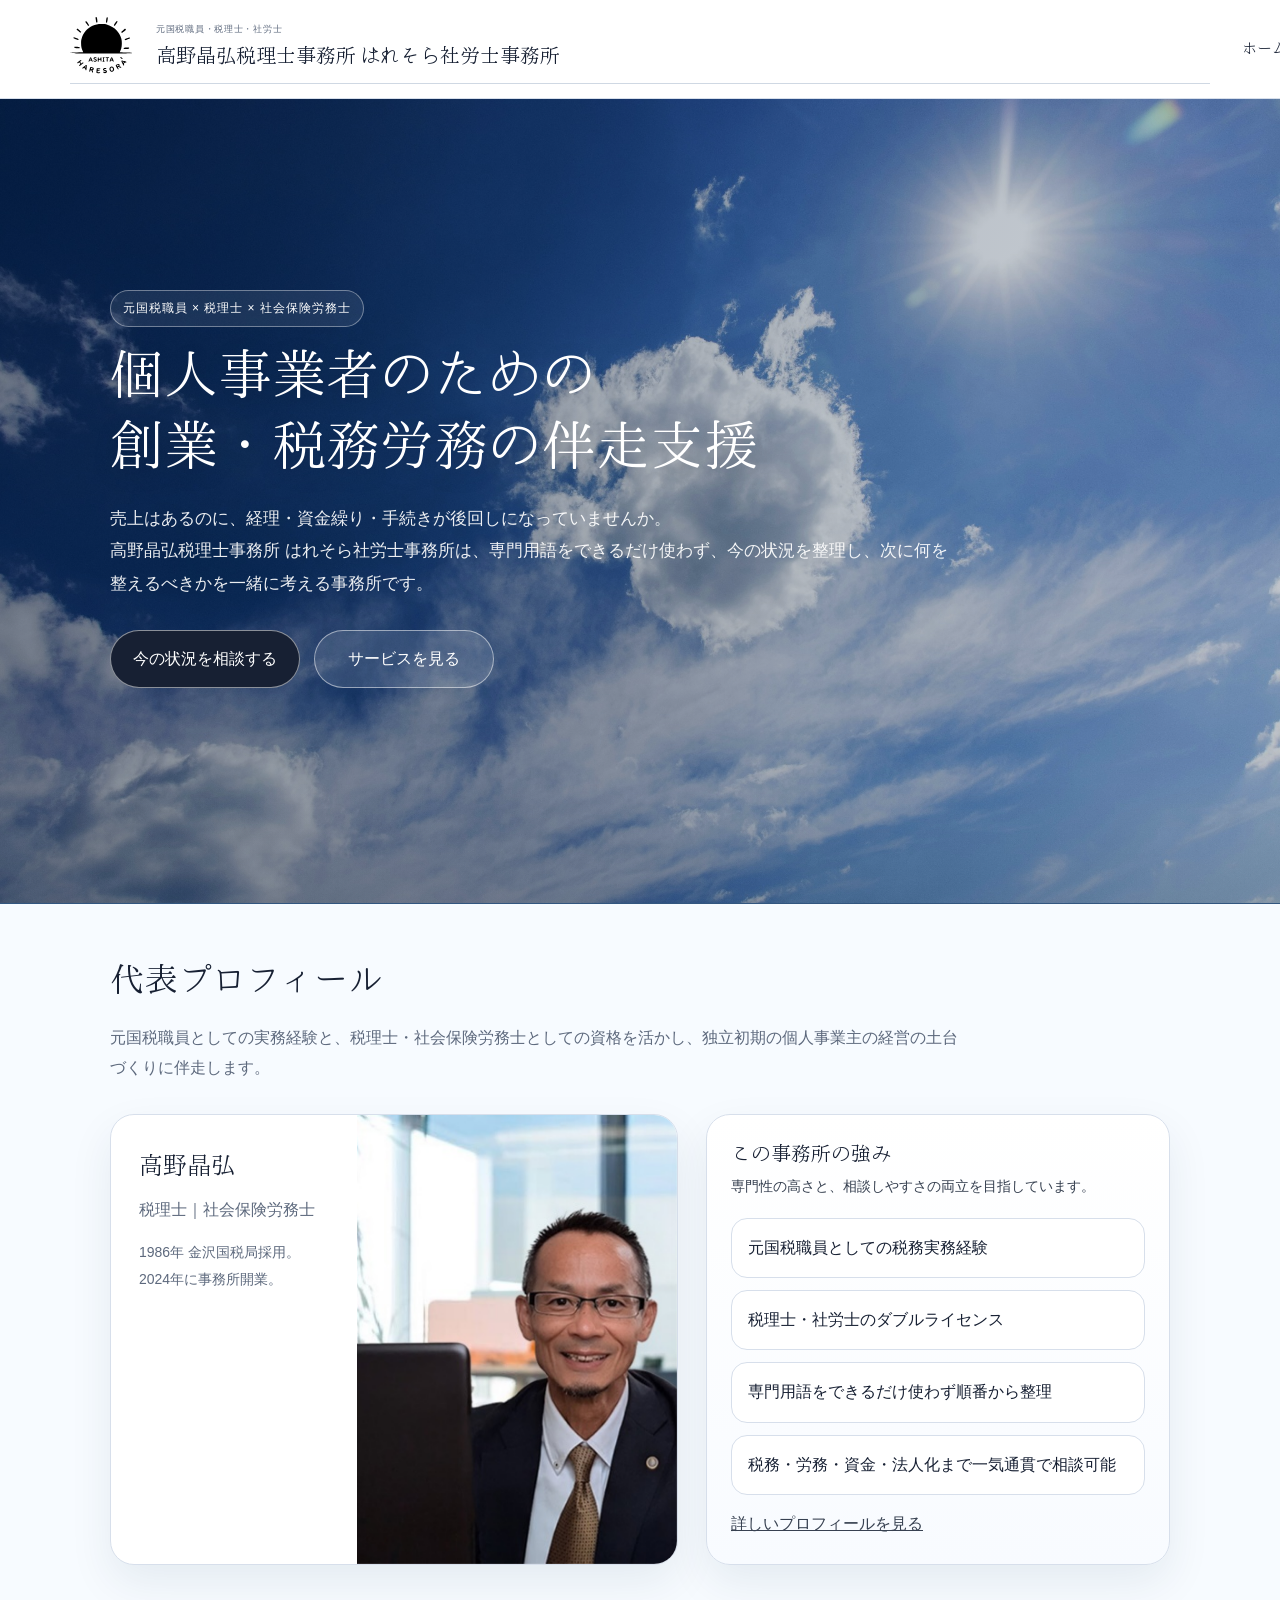
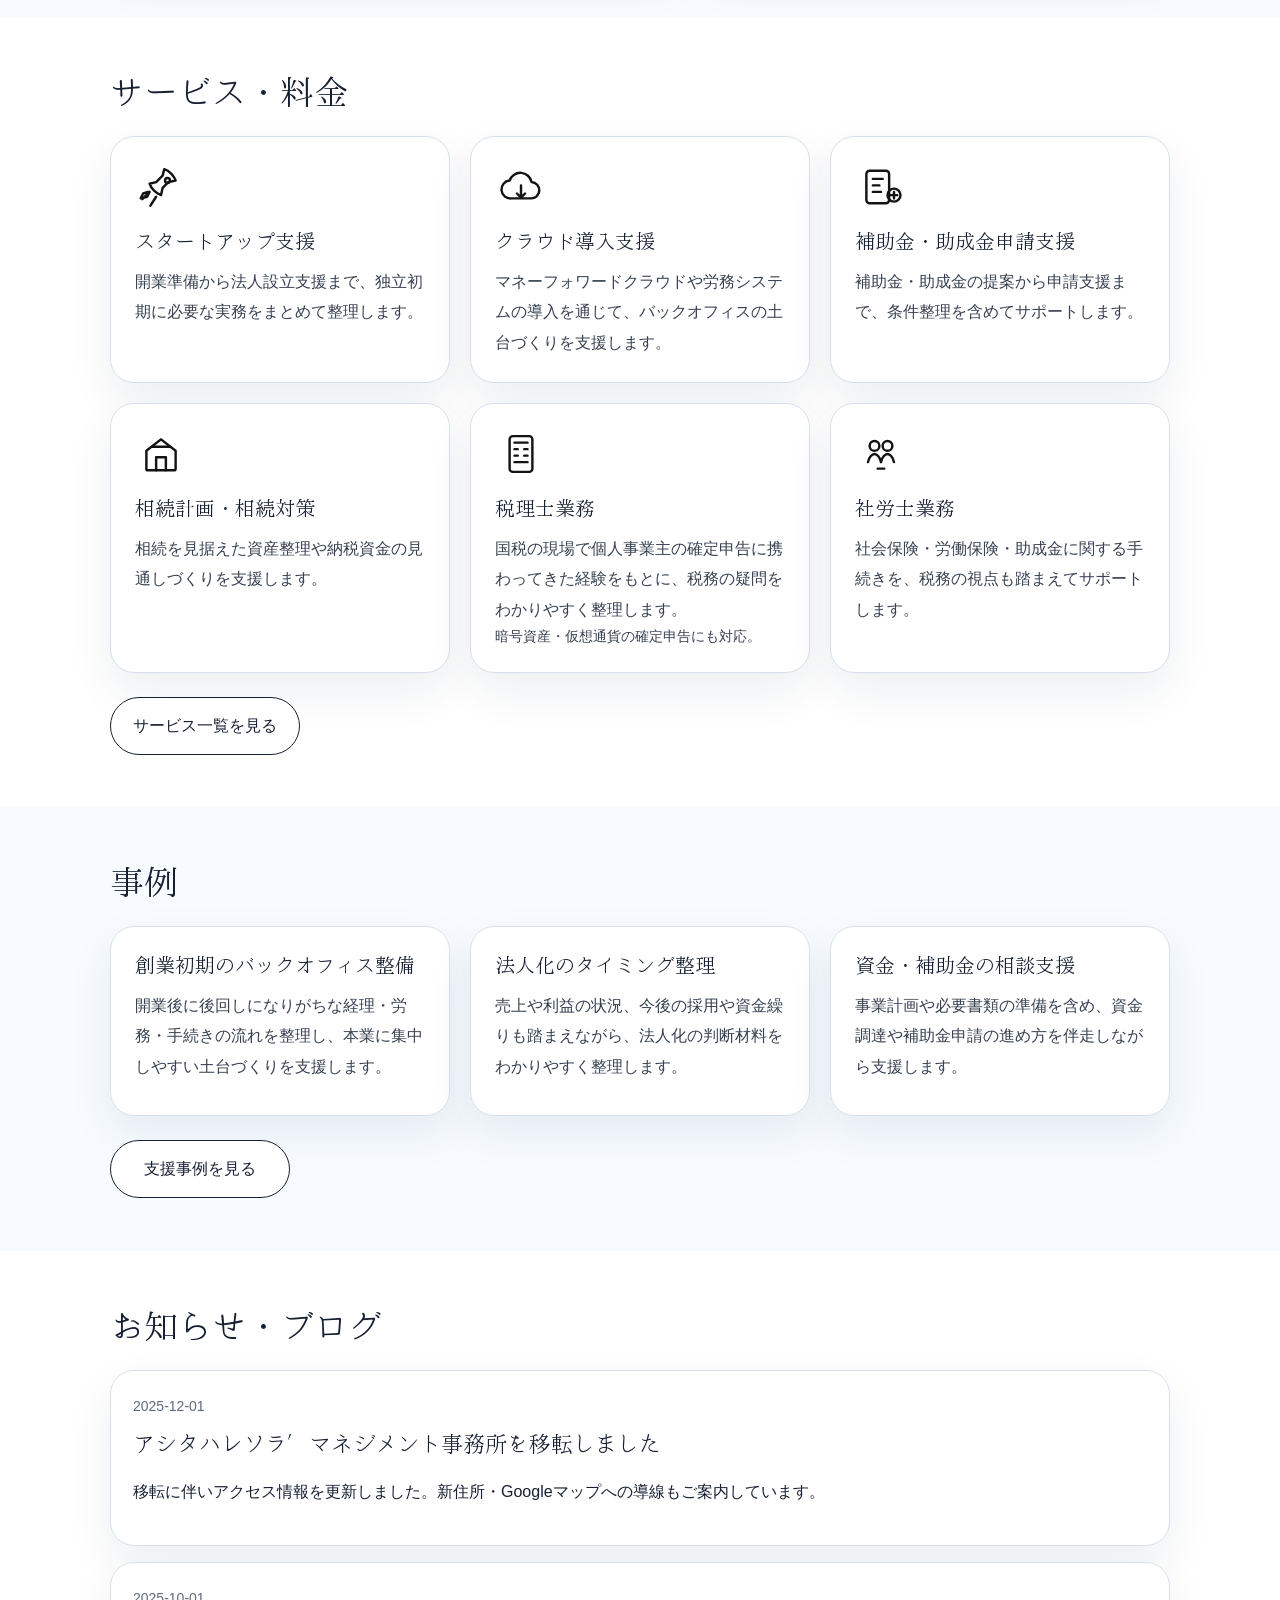
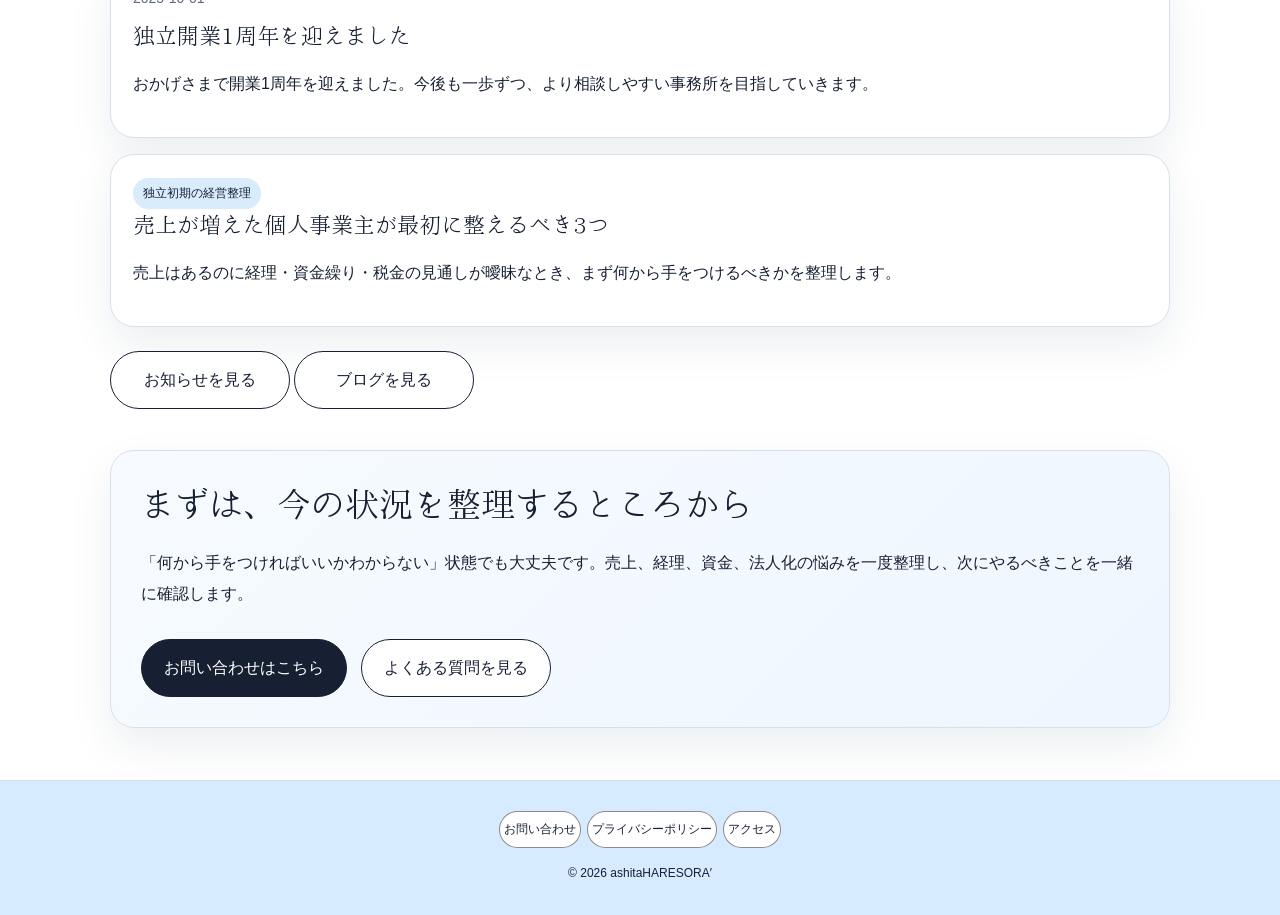
==== commit 2f3f0332: "Update index.html" ====
--- a/index.html
+++ b/index.html
@@ -190,7 +190,7 @@
           </div>
           <div style="margin-top:24px">
             <a class="button js-fade-up delay-1" href="news/">お知らせを見る</a>
-            <a class="button js-fade-up delay-2" href="blog/" style="margin-left:8px">ブログを見る</a>
+            <a class="button js-fade-up delay-2" href="blog/">ブログを見る</a>
           </div>
         </div>
         <div>
--- a/assets/css/style.css
+++ b/assets/css/style.css
@@ -453,7 +453,6 @@
 }
 
 .site-footer {
-  margin-top: 64px;
   border-top: 1px solid var(--line);
   background: rgba(204, 231, 255, .8)
 }
@@ -463,19 +462,19 @@
   margin: 0 auto;
   padding: 30px 20px;
   text-align: center;
-  font-size: 14px
+  font-size: 12px
 }
 
 .footer-links {
   display: flex;
   justify-content: center;
-  gap: 14px;
+  gap: 6px;
   flex-wrap: wrap;
   margin-bottom: 14px
 }
 
 .footer-links a {
-  padding: 8px 12px;
+  padding: 6px 4px;
   border: 1px solid rgba(0, 0, 0, .45);
   border-radius: 999px;
   background: #fff
@@ -1933,7 +1932,7 @@
   }
 
   .home-page.static-header-home .nav-item {
-    font-size: 12.7px;
+    font-size: 14px;
     display: inline-flex;
     align-items: center;
     justify-content: center;
@@ -2807,18 +2806,6 @@
   display: inline-block;
 }
 
-/* スマホではさらに少し詰める */
-@media (max-width: 768px) {
-  .home-page.static-header-home .brand {
-    padding: 6px 8px;
-    background: rgba(204, 231, 255, .8);
-  }
-  .brand-name {
-    gap: 4px;
-  }
-}
-
-
 @media (max-width: 768px) {
   .nav-cta-group .nav-item.cta {
   min-height: 28px;
@@ -2839,7 +2826,7 @@
   }
 
   .home-page.static-header-home {
-    padding-bottom: 84px;
+    padding-bottom: 72px;
   }
 
   .floating-cta {
@@ -2895,3 +2882,46 @@
     border: 1px solid #b8b8b8;
   }
 }
+
+@media (max-width: 768px) {
+  .floating-cta-free {
+    background: #111111;
+    color: #ffffff;
+    border: 1px solid #111111;
+  }
+
+  .floating-cta-free:hover {
+    background: #2a2a2a;
+    color: #ffffff;
+    border-color: #2a2a2a;
+  }
+
+  .floating-cta-phone {
+    background: #ffffff;
+    color: #111111;
+    border: 1px solid #111111;
+  }
+
+  .floating-cta-phone:hover {
+    background: #f5f5f5;
+    color: #111111;
+    border-color: #111111;
+  }
+}
+
+.home-page.static-header-home .brand {
+  position: relative;
+  display: flex;
+  width: 100%;
+  padding-bottom: 8px;
+}
+
+.home-page.static-header-home .brand::after {
+  content: "";
+  position: absolute;
+  left: 0;
+  right: 0;
+  bottom: 0;
+  height: 1px;
+  background: #cfd8e3;
+}
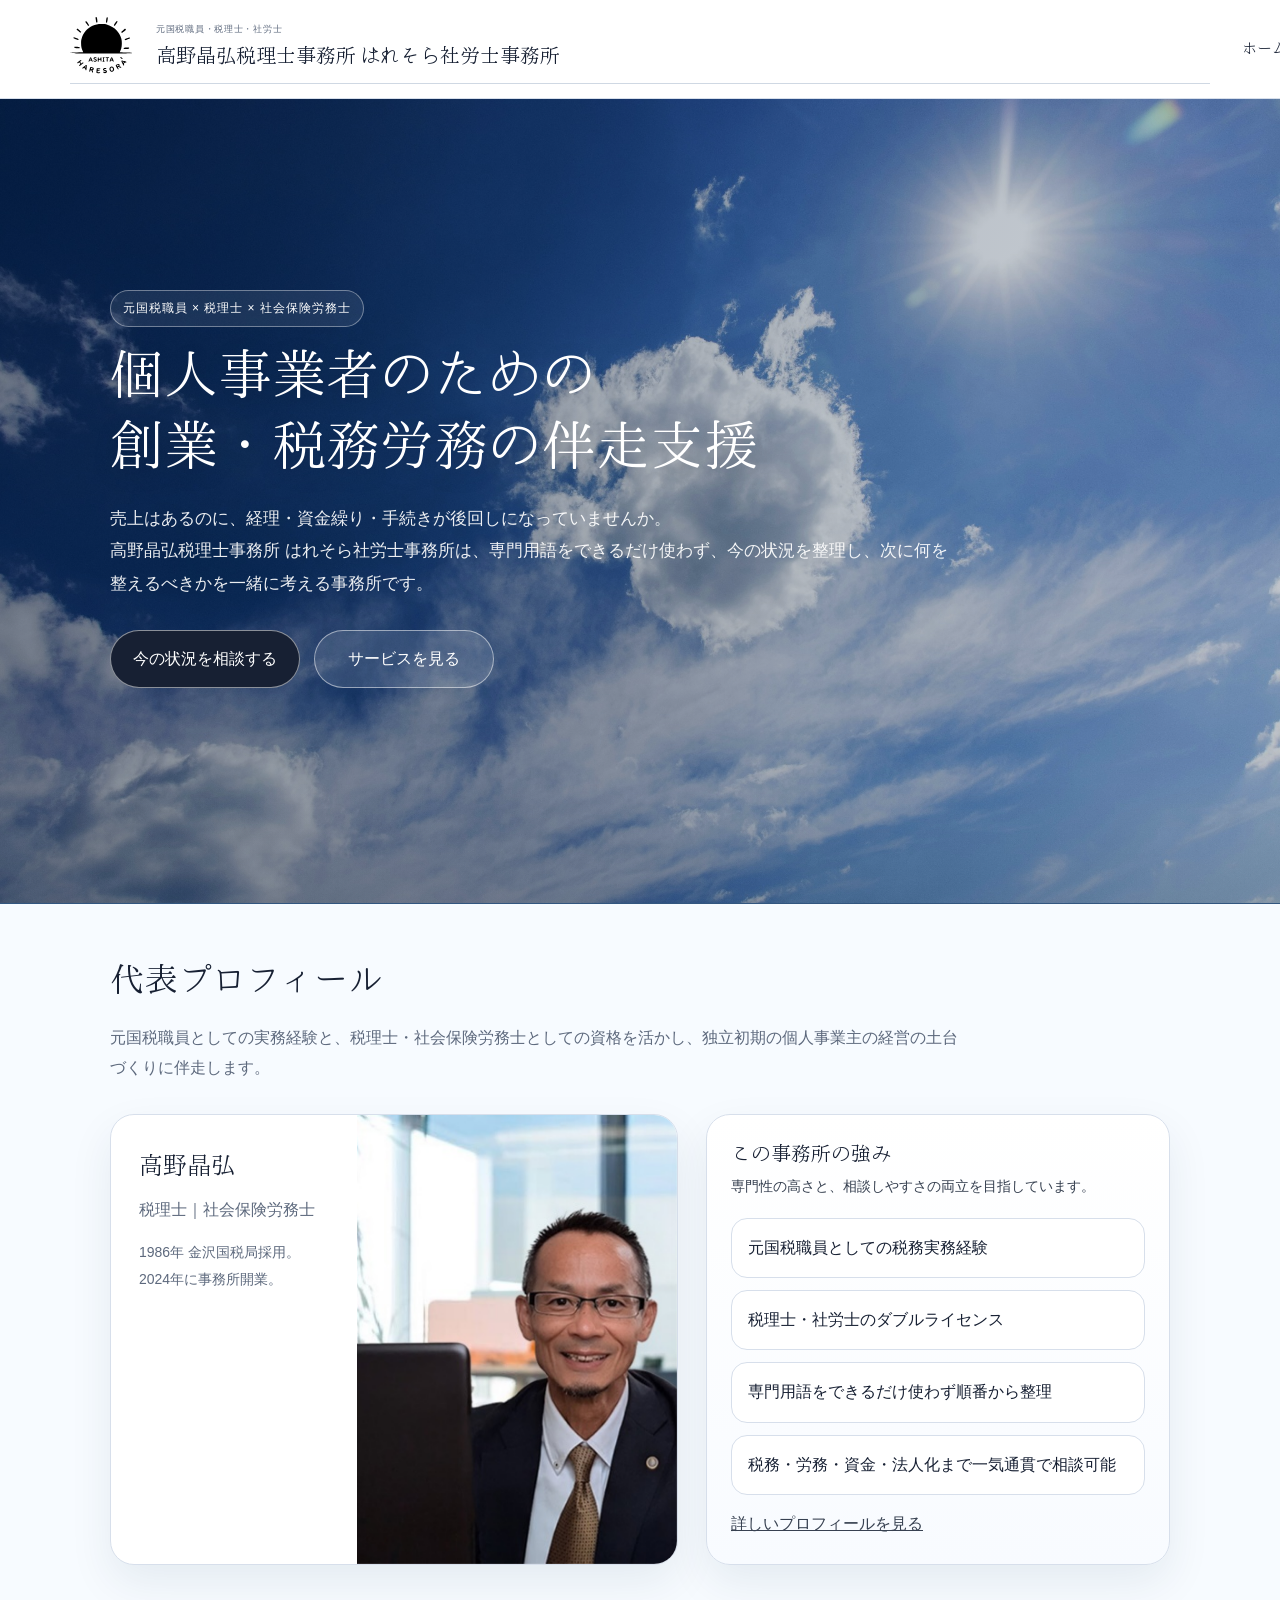
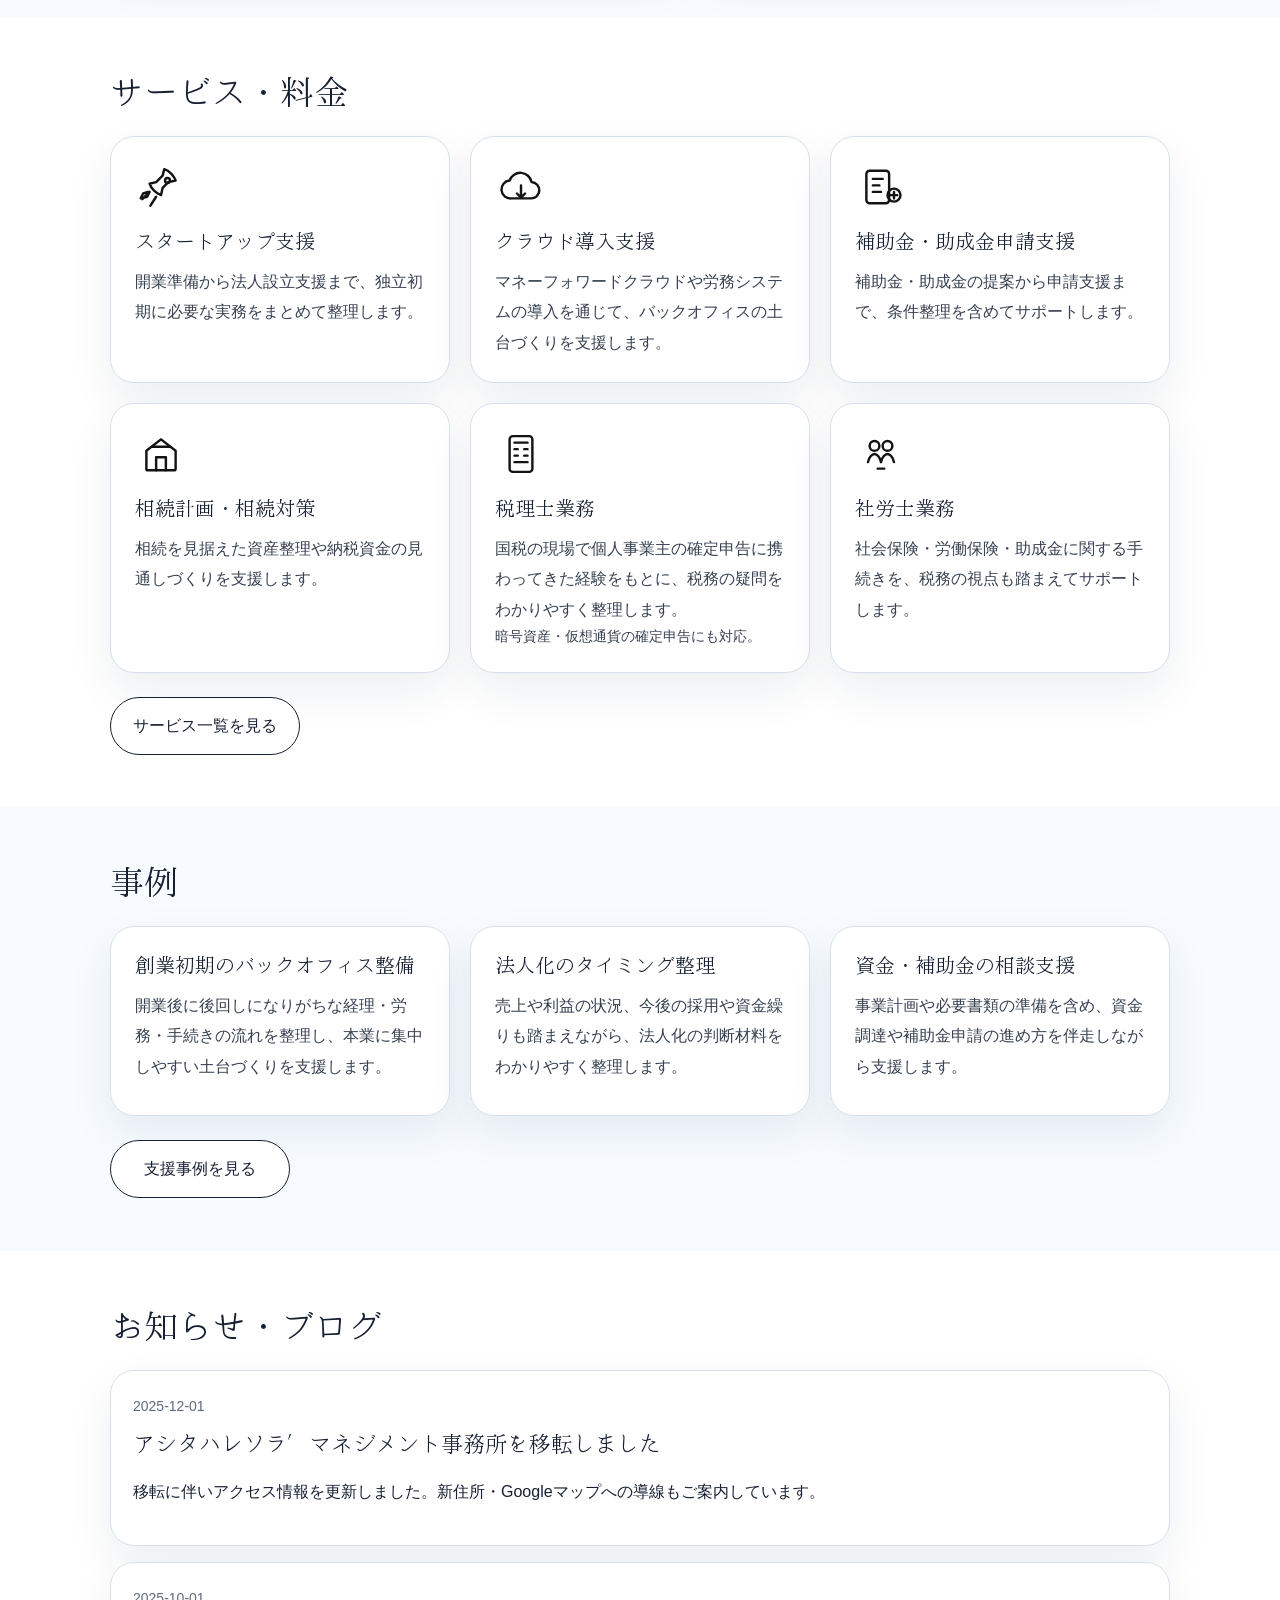
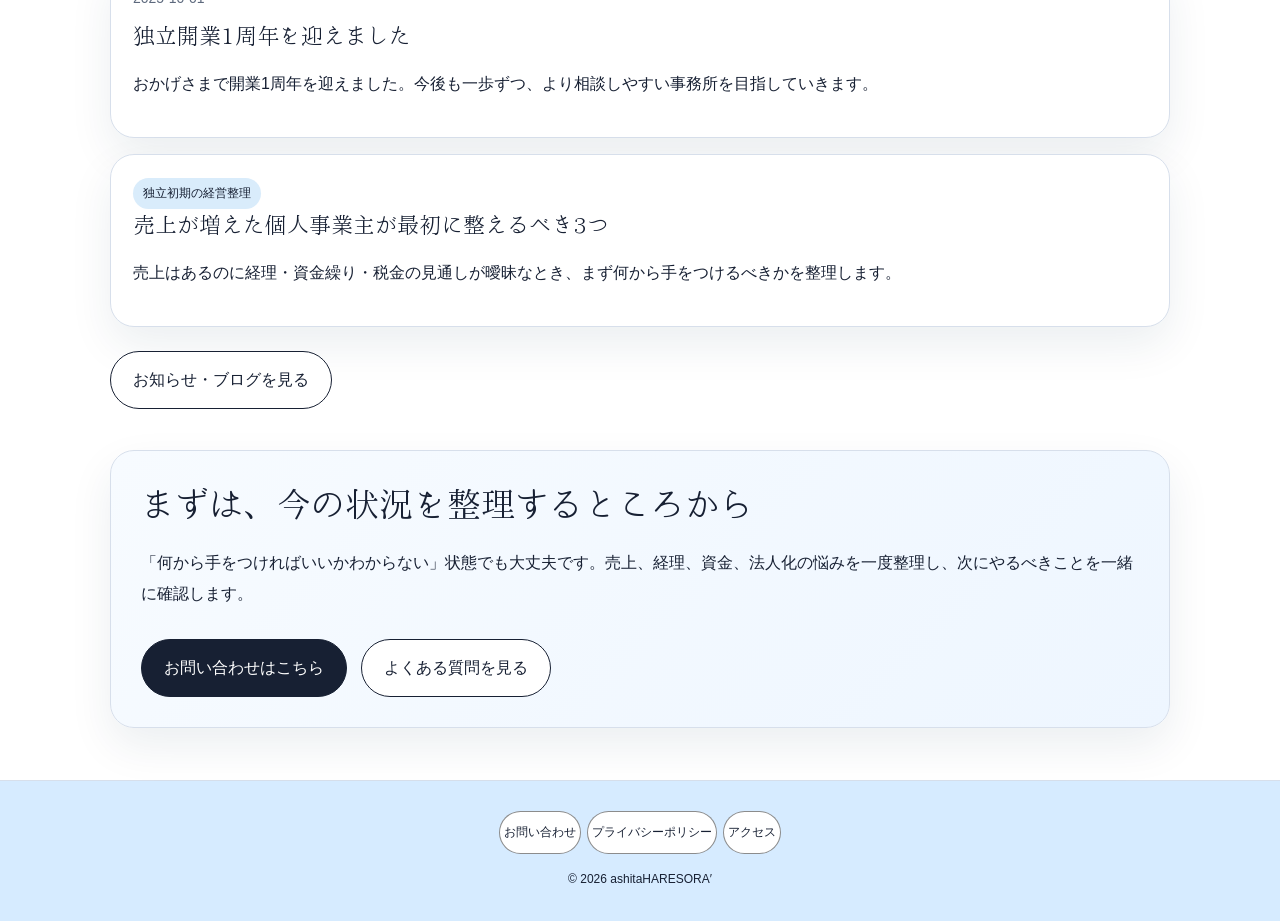
==== commit bfa88246: "Update index.html" ====
--- a/index.html
+++ b/index.html
@@ -189,8 +189,7 @@
             </a>
           </div>
           <div style="margin-top:24px">
-            <a class="button js-fade-up delay-1" href="news/">お知らせを見る</a>
-            <a class="button js-fade-up delay-2" href="blog/">ブログを見る</a>
+            <a class="button js-fade-up delay-1" href="news/">お知らせ・ブログを見る</a>
           </div>
         </div>
         <div>
--- a/assets/css/style.css
+++ b/assets/css/style.css
@@ -474,7 +474,7 @@
 }
 
 .footer-links a {
-  padding: 6px 4px;
+  padding: 9px 4px;
   border: 1px solid rgba(0, 0, 0, .45);
   border-radius: 999px;
   background: #fff
@@ -879,7 +879,7 @@
   flex-direction: column;
   justify-content: center;
   padding-top: 140px;
-  padding-bottom: 80px;
+  padding-bottom: 68px;
 }
 
 /* ===== PCで画面がかなり横長な時も自然に見せる ===== */
@@ -2826,7 +2826,7 @@
   }
 
   .home-page.static-header-home {
-    padding-bottom: 72px;
+    padding-bottom: 80px;
   }
 
   .floating-cta {
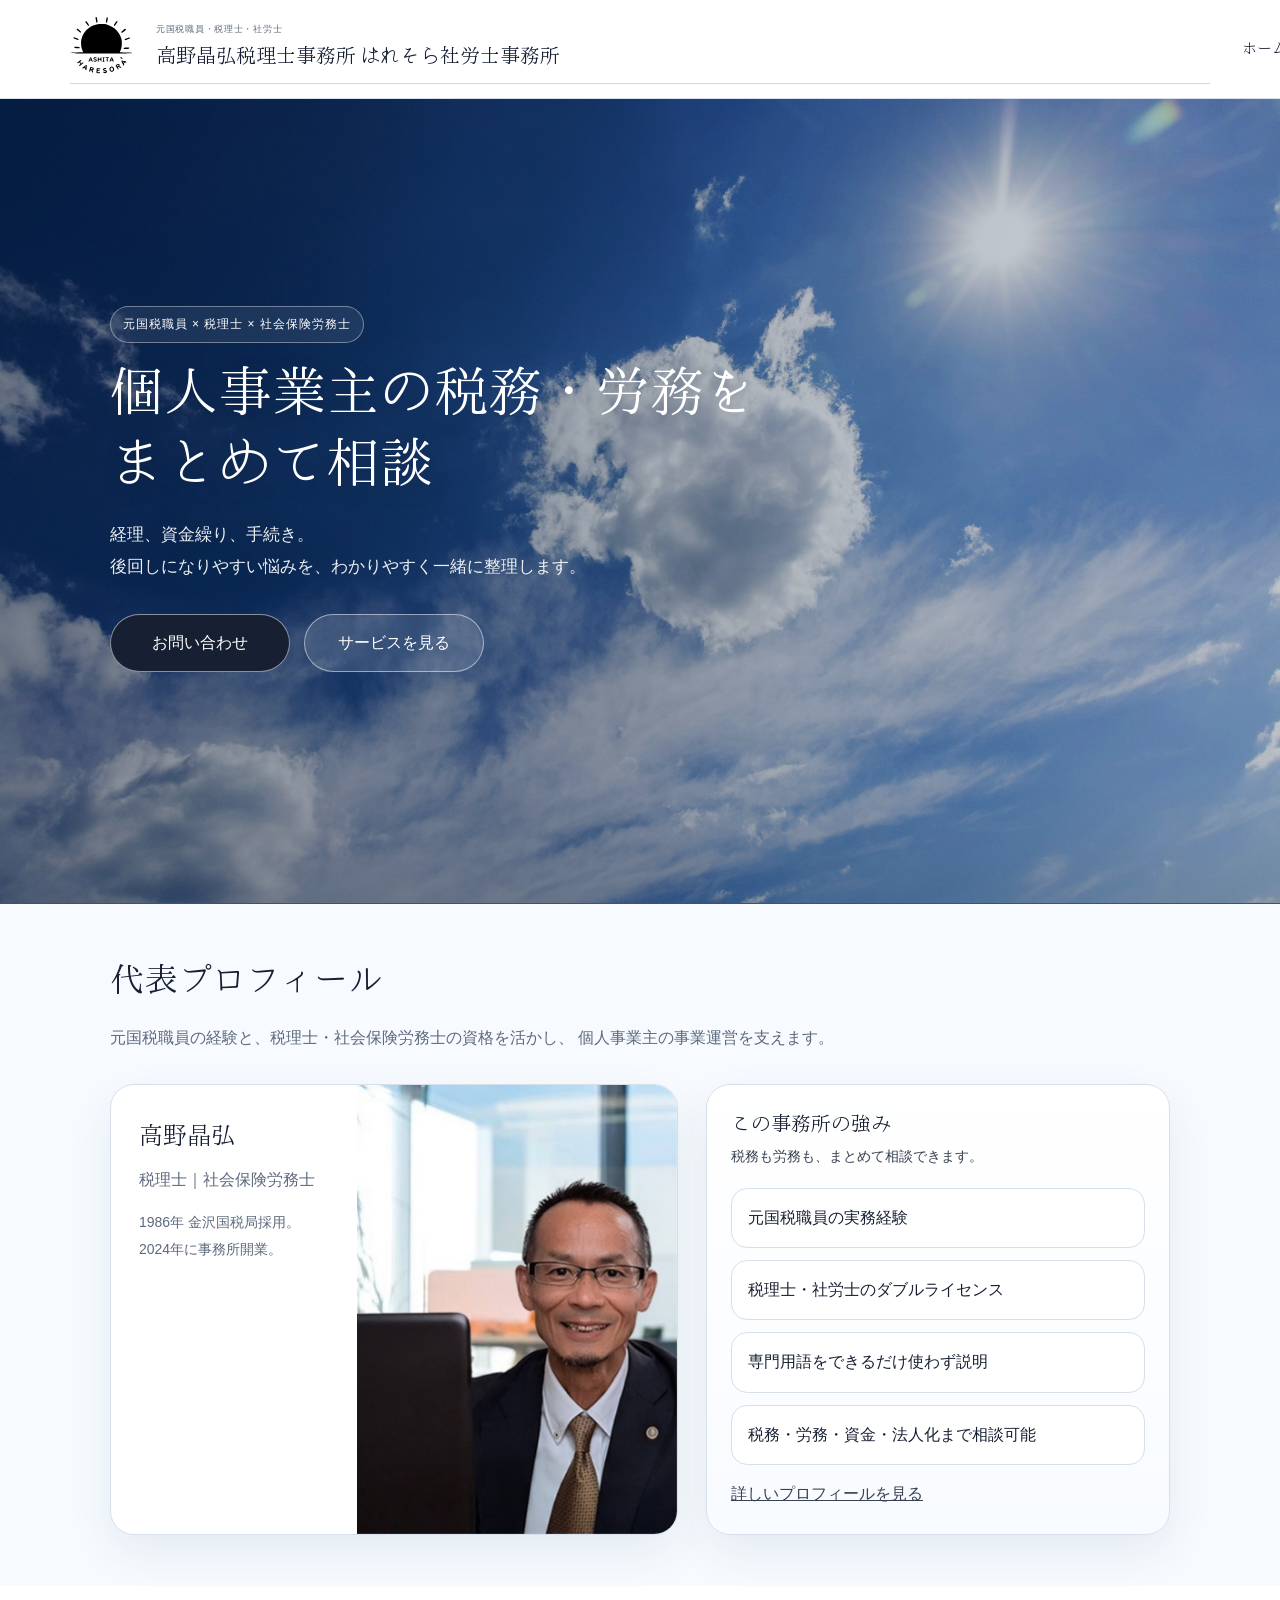
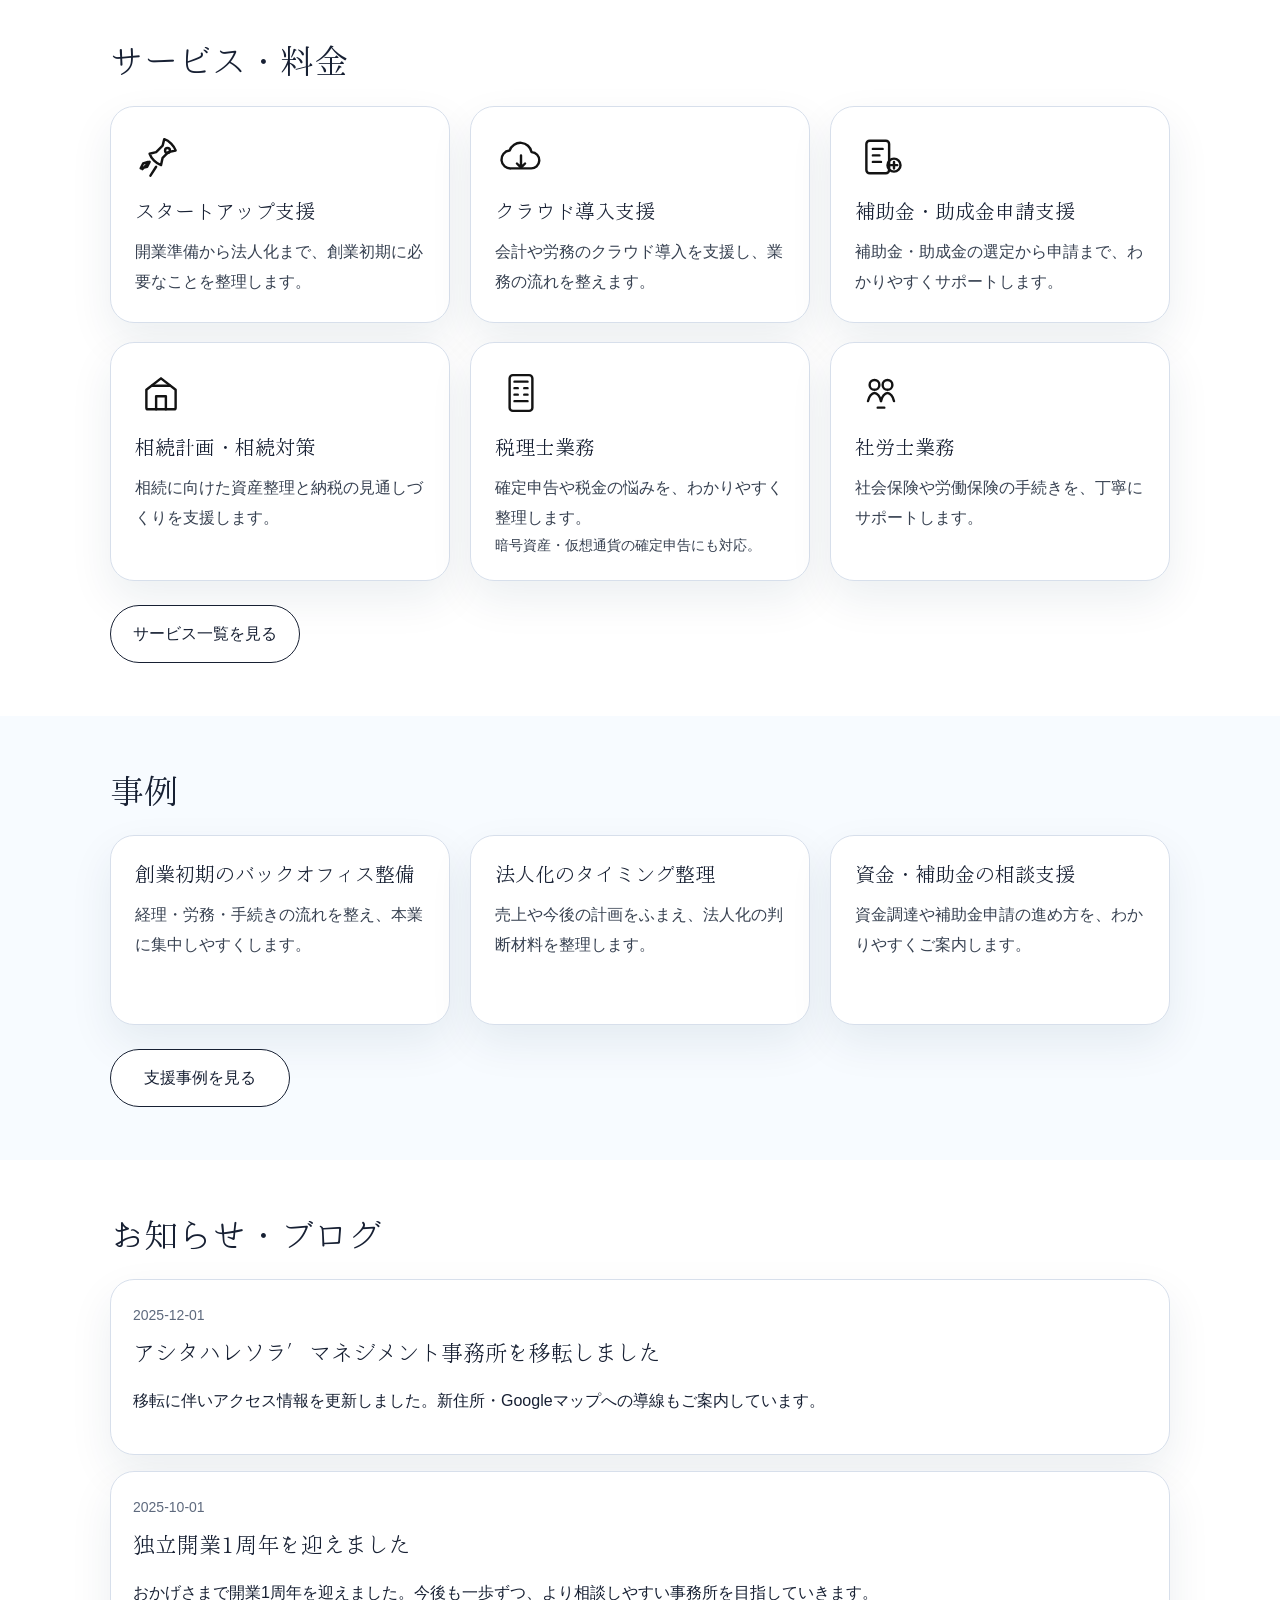
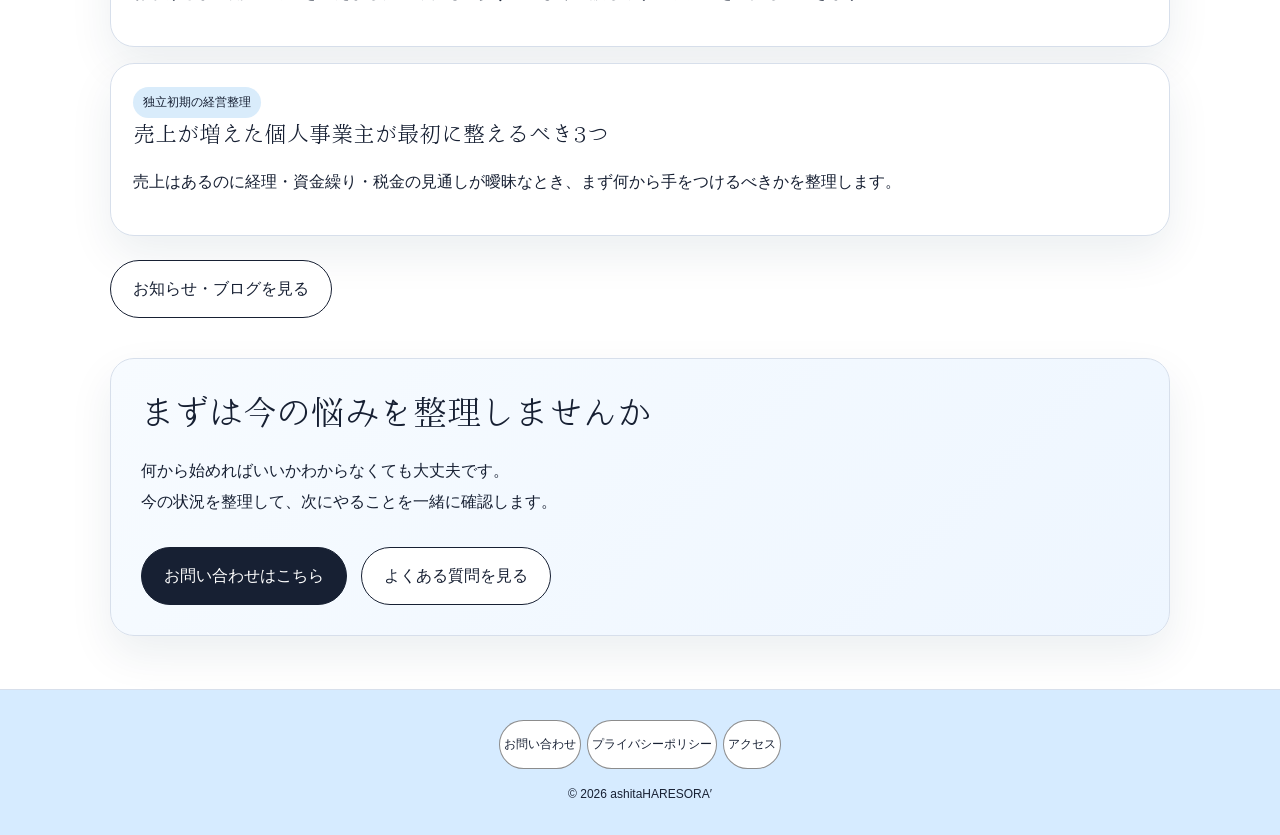
==== commit bdb834a3: "Update index.html" ====
--- a/index.html
+++ b/index.html
@@ -65,13 +65,13 @@
     <section class="hero">
       <div class="container">
         <div class="hero-kicker js-fade-up delay-1">元国税職員 × 税理士 × 社会保険労務士</div>
-        <h1 class="js-fade-up delay-2">個人事業者のための<br>創業・税務労務の伴走支援</h1>
+        <h1 class="js-fade-up delay-2">個人事業主の税務・労務を<br>まとめて相談</h1>
         <p class="js-fade-up delay-3">
-          売上はあるのに、経理・資金繰り・手続きが後回しになっていませんか。<br>
-          高野晶弘税理士事務所 はれそら社労士事務所は、専門用語をできるだけ使わず、今の状況を整理し、次に何を整えるべきかを一緒に考える事務所です。
+          経理、資金繰り、手続き。<br>
+          後回しになりやすい悩みを、わかりやすく一緒に整理します。
         </p>
         <div class="hero-actions js-fade-up delay-4">
-          <a class="button primary" href="contact/">今の状況を相談する</a>
+          <a class="button primary" href="contact/">お問い合わせ</a>
           <a class="button" href="services/">サービスを見る</a>
         </div>
       </div>
@@ -80,7 +80,10 @@
     <section class="section alt">
       <div class="container">
         <h2 class="js-fade-up">代表プロフィール</h2>
-        <p class="section-lead js-fade-up delay-1">元国税職員としての実務経験と、税理士・社会保険労務士としての資格を活かし、独立初期の個人事業主の経営の土台づくりに伴走します。</p>
+        <p class="section-lead js-fade-up delay-1">
+          元国税職員の経験と、税理士・社会保険労務士の資格を活かし、
+          個人事業主の事業運営を支えます。
+        </p>
         <div class="home-profile">
           <div class="profile-card js-fade-up">
             <img class="profile-photo js-slide-right" src="assets/img/representative.jpg" alt="代表 高野晶弘 税理士・社会保険労務士">
@@ -94,14 +97,14 @@
             <div class="logo-strip">
               <div>
                 <h3 style="margin:0 0 4px">この事務所の強み</h3>
-                <p class="meta" style="margin:0">専門性の高さと、相談しやすさの両立を目指しています。</p>
+                <p class="meta" style="margin:0">税務も労務も、まとめて相談できます。</p>
               </div>
             </div>
             <ul class="list">
-              <li>元国税職員としての税務実務経験</li>
+              <li>元国税職員の実務経験</li>
               <li>税理士・社労士のダブルライセンス</li>
-              <li>専門用語をできるだけ使わず順番から整理</li>
-              <li>税務・労務・資金・法人化まで一気通貫で相談可能</li>
+              <li>専門用語をできるだけ使わず説明</li>
+              <li>税務・労務・資金・法人化まで相談可能</li>
             </ul>
             <p style="margin-top:14px"><a href="about/" style="text-decoration:underline">詳しいプロフィールを見る</a></p>
           </div>
@@ -112,39 +115,44 @@
     <section class="section">
       <div class="container">
         <h2 class="js-fade-up">サービス・料金</h2>
-        <div class="grid three">
-          <a class="card js-fade-up delay-1" href="services/startup/">
-            <img class="service-icon" src="assets/img/icons/startup.svg" alt="" aria-hidden="true">
-            <h3>スタートアップ支援</h3>
-            <p>開業準備から法人設立支援まで、独立初期に必要な実務をまとめて整理します。</p>
-          </a>
-          <a class="card js-fade-up delay-2" href="services/cloud/">
-            <img class="service-icon" src="assets/img/icons/cloud.svg" alt="" aria-hidden="true">
-            <h3>クラウド導入支援</h3>
-            <p>マネーフォワードクラウドや労務システムの導入を通じて、バックオフィスの土台づくりを支援します。</p>
-          </a>
-          <a class="card js-fade-up delay-3" href="services/subsidy/">
-            <img class="service-icon" src="assets/img/icons/subsidy.svg" alt="" aria-hidden="true">
-            <h3>補助金・助成金申請支援</h3>
-            <p>補助金・助成金の提案から申請支援まで、条件整理を含めてサポートします。</p>
-          </a>
-          <a class="card js-fade-up delay-1" href="services/succession/">
-            <img class="service-icon" src="assets/img/icons/succession.svg" alt="" aria-hidden="true">
-            <h3>相続計画・相続対策</h3>
-            <p>相続を見据えた資産整理や納税資金の見通しづくりを支援します。</p>
-          </a>
-          <a class="card js-fade-up delay-2" href="services/tax/">
-            <img class="service-icon" src="assets/img/icons/tax.svg" alt="" aria-hidden="true">
-            <h3>税理士業務</h3>
-            <p>国税の現場で個人事業主の確定申告に携わってきた経験をもとに、税務の疑問をわかりやすく整理します。</p>
-            <p class="service-subnote">暗号資産・仮想通貨の確定申告にも対応。</p>
-          </a>
-          <a class="card js-fade-up delay-3" href="services/labor/">
-            <img class="service-icon" src="assets/img/icons/labor.svg" alt="" aria-hidden="true">
-            <h3>社労士業務</h3>
-            <p>社会保険・労働保険・助成金に関する手続きを、税務の視点も踏まえてサポートします。</p>
-          </a>
-        </div>
+          <div class="grid three">
+            <a class="card js-fade-up delay-1" href="services/startup/">
+              <img class="service-icon" src="assets/img/icons/startup.svg" alt="" aria-hidden="true">
+              <h3>スタートアップ支援</h3>
+              <p>開業準備から法人化まで、創業初期に必要なことを整理します。</p>
+            </a>
+          
+            <a class="card js-fade-up delay-2" href="services/cloud/">
+              <img class="service-icon" src="assets/img/icons/cloud.svg" alt="" aria-hidden="true">
+              <h3>クラウド導入支援</h3>
+              <p>会計や労務のクラウド導入を支援し、業務の流れを整えます。</p>
+            </a>
+          
+            <a class="card js-fade-up delay-3" href="services/subsidy/">
+              <img class="service-icon" src="assets/img/icons/subsidy.svg" alt="" aria-hidden="true">
+              <h3>補助金・助成金申請支援</h3>
+              <p>補助金・助成金の選定から申請まで、わかりやすくサポートします。</p>
+            </a>
+          
+            <a class="card js-fade-up delay-1" href="services/succession/">
+              <img class="service-icon" src="assets/img/icons/succession.svg" alt="" aria-hidden="true">
+              <h3>相続計画・相続対策</h3>
+              <p>相続に向けた資産整理と納税の見通しづくりを支援します。</p>
+            </a>
+          
+            <a class="card js-fade-up delay-2" href="services/tax/">
+              <img class="service-icon" src="assets/img/icons/tax.svg" alt="" aria-hidden="true">
+              <h3>税理士業務</h3>
+              <p>確定申告や税金の悩みを、わかりやすく整理します。</p>
+              <p class="service-subnote">暗号資産・仮想通貨の確定申告にも対応。</p>
+            </a>
+          
+            <a class="card js-fade-up delay-3" href="services/labor/">
+              <img class="service-icon" src="assets/img/icons/labor.svg" alt="" aria-hidden="true">
+              <h3>社労士業務</h3>
+              <p>社会保険や労働保険の手続きを、丁寧にサポートします。</p>
+            </a>
+          </div>
         <div style="margin-top:24px"><a class="button js-fade-up" href="services/">サービス一覧を見る</a></div>
       </div>
     </section>
@@ -155,15 +163,15 @@
         <div class="grid three">
           <a class="card js-fade-up delay-1" href="works/">
             <h3>創業初期のバックオフィス整備</h3>
-            <p>開業後に後回しになりがちな経理・労務・手続きの流れを整理し、本業に集中しやすい土台づくりを支援します。</p>
+            <p>経理・労務・手続きの流れを整え、本業に集中しやすくします。</p>
           </a>
           <a class="card js-fade-up delay-2" href="works/">
             <h3>法人化のタイミング整理</h3>
-            <p>売上や利益の状況、今後の採用や資金繰りも踏まえながら、法人化の判断材料をわかりやすく整理します。</p>
+            <p>売上や今後の計画をふまえ、法人化の判断材料を整理します。</p>
           </a>
           <a class="card js-fade-up delay-3" href="works/">
             <h3>資金・補助金の相談支援</h3>
-            <p>事業計画や必要書類の準備を含め、資金調達や補助金申請の進め方を伴走しながら支援します。</p>
+            <p>資金調達や補助金申請の進め方を、わかりやすくご案内します。</p>
           </a>
         </div>
         <div style="margin-top:24px"><a class="button js-fade-up" href="works/">支援事例を見る</a></div>
@@ -194,8 +202,11 @@
         </div>
         <div>
           <div class="cta-box js-fade-up delay-1">
-            <h2>まずは、今の状況を整理するところから</h2>
-            <p>「何から手をつければいいかわからない」状態でも大丈夫です。売上、経理、資金、法人化の悩みを一度整理し、次にやるべきことを一緒に確認します。</p>
+            <h2>まずは今の悩みを整理しませんか</h2>
+            <p>
+              何から始めればいいかわからなくても大丈夫です。<br>
+              今の状況を整理して、次にやることを一緒に確認します。
+            </p>
             <div class="hero-actions">
               <a class="button primary" href="contact/">お問い合わせはこちら</a>
               <a class="button" href="faq/">よくある質問を見る</a>
--- a/assets/css/style.css
+++ b/assets/css/style.css
@@ -474,7 +474,7 @@
 }
 
 .footer-links a {
-  padding: 9px 4px;
+  padding: 12px 4px;
   border: 1px solid rgba(0, 0, 0, .45);
   border-radius: 999px;
   background: #fff
@@ -2826,7 +2826,7 @@
   }
 
   .home-page.static-header-home {
-    padding-bottom: 80px;
+    padding-bottom: 68px;
   }
 
   .floating-cta {
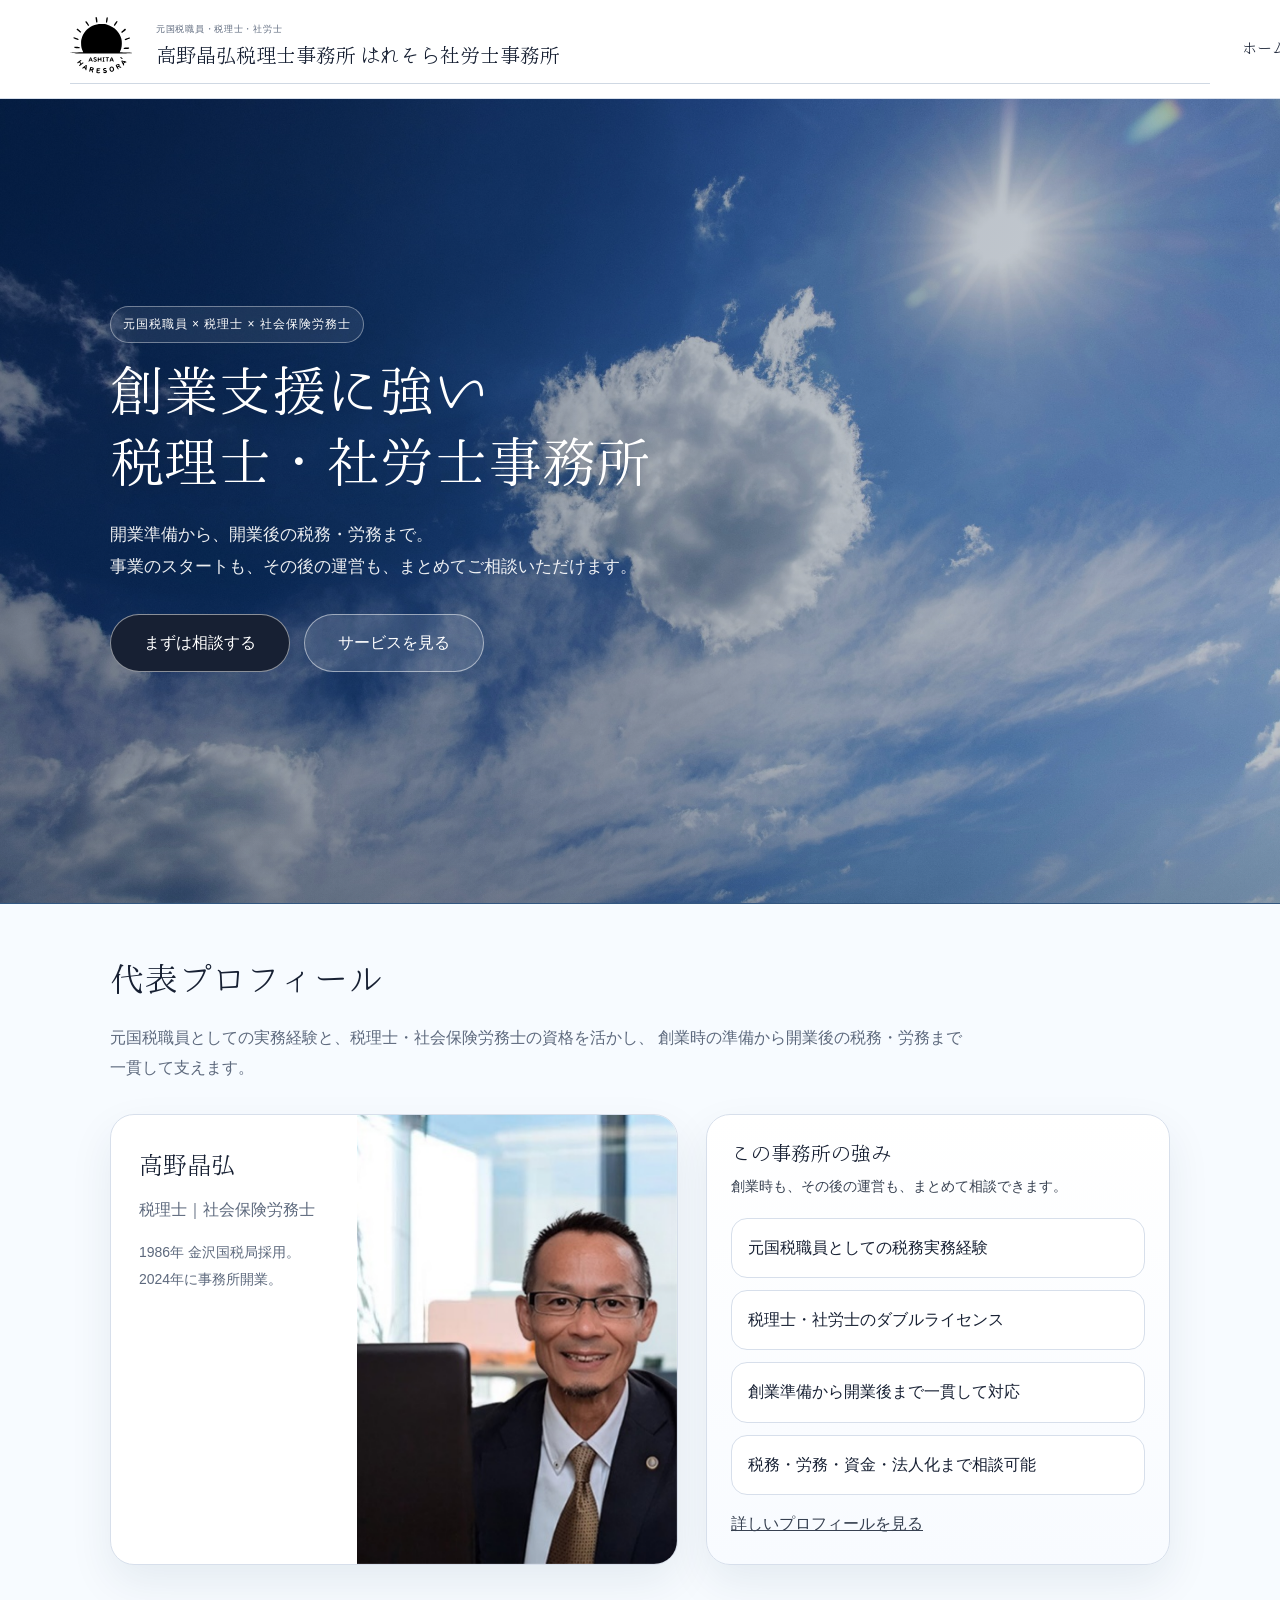
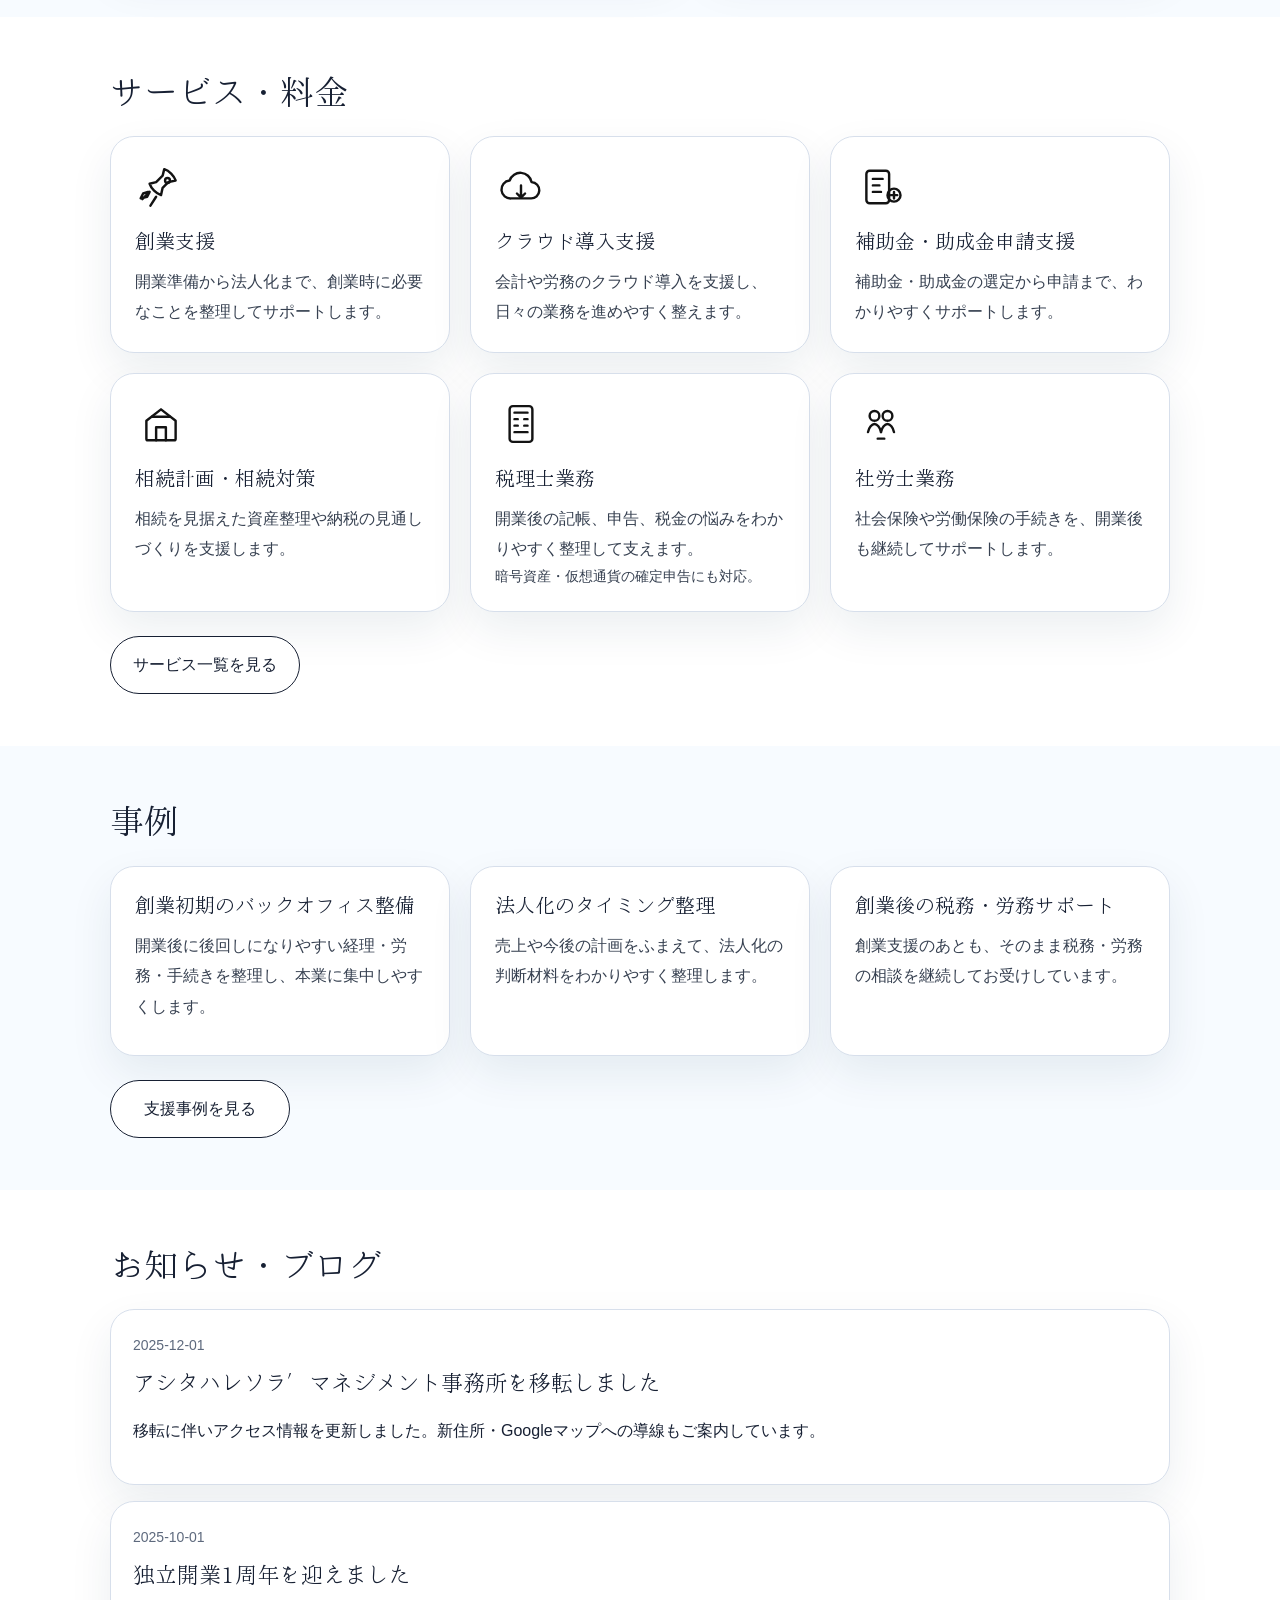
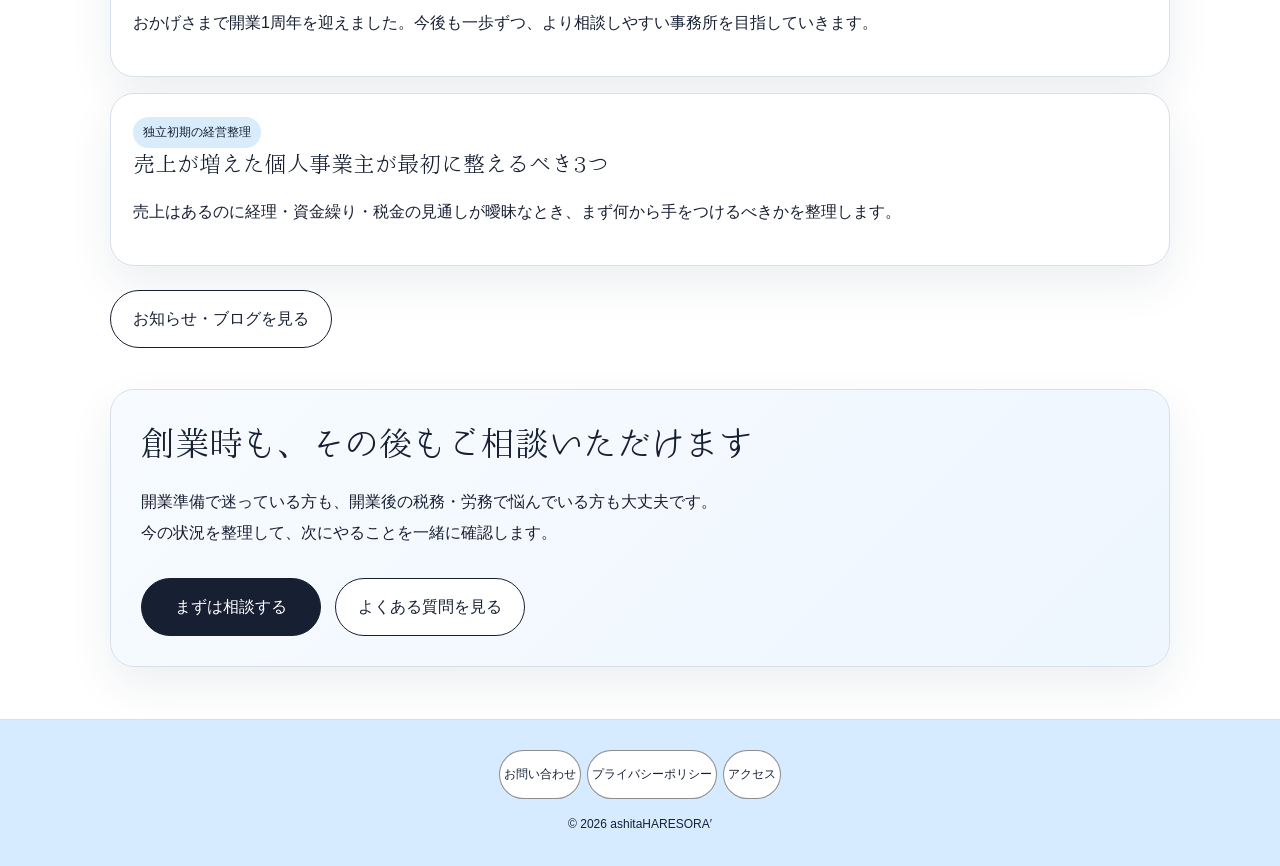
==== commit 40593878: "Update index.html" ====
--- a/index.html
+++ b/index.html
@@ -4,12 +4,12 @@
 <head>
   <meta charset="UTF-8">
   <meta name="viewport" content="width=device-width, initial-scale=1.0">
-  <title>個人事業主と伴走する税理士・社労士事務所 | ashitaHARESORA′</title>
-  <meta name="description" content="元国税職員・税理士・社労士が、個人事業主の法人化・資金調達・税務労務の土台づくりを伴走支援。">
+  <title>創業支援に強い税理士・社労士事務所 | ashitaHARESORA′</title>
+  <meta name="description" content="元国税職員・税理士・社労士が、開業準備から開業後の税務・労務まで一貫してサポートする事務所です。">
   <meta name="robots" content="index,follow,max-image-preview:large">
   <link rel="canonical" href="https://ashitaharesora.github.io/ashita-haresora/">
-  <meta property="og:title" content="個人事業主と伴走する税理士・社労士事務所 | ashitaHARESORA′">
-  <meta property="og:description" content="元国税職員・税理士・社労士が、個人事業主の法人化・資金調達・税務労務の土台づくりを伴走支援。">
+  <meta property="og:title" content="創業支援に強い税理士・社労士事務所 | ashitaHARESORA′">
+  <meta property="og:description" content="元国税職員・税理士・社労士が、開業準備から開業後の税務・労務まで一貫してサポートする事務所です。">
   <meta property="og:type" content="website">
   <meta property="og:url" content="https://ashitaharesora.github.io/ashita-haresora/">
   <meta property="og:site_name" content="ashitaHARESORA′">
@@ -26,7 +26,7 @@
   "@type":"Organization",
   "name":"高野晶弘税理士事務所 / はれそら社労士事務所",
   "url":"https://ashitaharesora.github.io/ashita-haresora/",
-  "description":"個人事業主に向けて、法人化・資金調達・税務労務の土台づくりを伴走支援する税理士・社労士事務所です。",
+  "description":"創業支援に強く、開業準備から開業後の税務・労務まで一貫してサポートする税理士・社労士事務所です。",
   "founder":{"@type":"Person","name":"高野晶弘"}
 }
 </script>
@@ -65,13 +65,13 @@
     <section class="hero">
       <div class="container">
         <div class="hero-kicker js-fade-up delay-1">元国税職員 × 税理士 × 社会保険労務士</div>
-        <h1 class="js-fade-up delay-2">個人事業主の税務・労務を<br>まとめて相談</h1>
+        <h1 class="js-fade-up delay-2">創業支援に強い<br>税理士・社労士事務所</h1>
         <p class="js-fade-up delay-3">
-          経理、資金繰り、手続き。<br>
-          後回しになりやすい悩みを、わかりやすく一緒に整理します。
+          開業準備から、開業後の税務・労務まで。<br>
+          事業のスタートも、その後の運営も、まとめてご相談いただけます。
         </p>
         <div class="hero-actions js-fade-up delay-4">
-          <a class="button primary" href="contact/">お問い合わせ</a>
+          <a class="button primary" href="contact/">まずは相談する</a>
           <a class="button" href="services/">サービスを見る</a>
         </div>
       </div>
@@ -81,8 +81,8 @@
       <div class="container">
         <h2 class="js-fade-up">代表プロフィール</h2>
         <p class="section-lead js-fade-up delay-1">
-          元国税職員の経験と、税理士・社会保険労務士の資格を活かし、
-          個人事業主の事業運営を支えます。
+          元国税職員としての実務経験と、税理士・社会保険労務士の資格を活かし、
+          創業時の準備から開業後の税務・労務まで一貫して支えます。
         </p>
         <div class="home-profile">
           <div class="profile-card js-fade-up">
@@ -93,17 +93,18 @@
               <p class="meta">1986年 金沢国税局採用。<br>2024年に事務所開業。</p>
             </div>
           </div>
+
           <div class="card highlight-card js-fade-up delay-2">
             <div class="logo-strip">
               <div>
                 <h3 style="margin:0 0 4px">この事務所の強み</h3>
-                <p class="meta" style="margin:0">税務も労務も、まとめて相談できます。</p>
+                <p class="meta" style="margin:0">創業時も、その後の運営も、まとめて相談できます。</p>
               </div>
             </div>
             <ul class="list">
-              <li>元国税職員の実務経験</li>
+              <li>元国税職員としての税務実務経験</li>
               <li>税理士・社労士のダブルライセンス</li>
-              <li>専門用語をできるだけ使わず説明</li>
+              <li>創業準備から開業後まで一貫して対応</li>
               <li>税務・労務・資金・法人化まで相談可能</li>
             </ul>
             <p style="margin-top:14px"><a href="about/" style="text-decoration:underline">詳しいプロフィールを見る</a></p>
@@ -115,44 +116,44 @@
     <section class="section">
       <div class="container">
         <h2 class="js-fade-up">サービス・料金</h2>
-          <div class="grid three">
-            <a class="card js-fade-up delay-1" href="services/startup/">
-              <img class="service-icon" src="assets/img/icons/startup.svg" alt="" aria-hidden="true">
-              <h3>スタートアップ支援</h3>
-              <p>開業準備から法人化まで、創業初期に必要なことを整理します。</p>
-            </a>
-          
-            <a class="card js-fade-up delay-2" href="services/cloud/">
-              <img class="service-icon" src="assets/img/icons/cloud.svg" alt="" aria-hidden="true">
-              <h3>クラウド導入支援</h3>
-              <p>会計や労務のクラウド導入を支援し、業務の流れを整えます。</p>
-            </a>
-          
-            <a class="card js-fade-up delay-3" href="services/subsidy/">
-              <img class="service-icon" src="assets/img/icons/subsidy.svg" alt="" aria-hidden="true">
-              <h3>補助金・助成金申請支援</h3>
-              <p>補助金・助成金の選定から申請まで、わかりやすくサポートします。</p>
-            </a>
-          
-            <a class="card js-fade-up delay-1" href="services/succession/">
-              <img class="service-icon" src="assets/img/icons/succession.svg" alt="" aria-hidden="true">
-              <h3>相続計画・相続対策</h3>
-              <p>相続に向けた資産整理と納税の見通しづくりを支援します。</p>
-            </a>
-          
-            <a class="card js-fade-up delay-2" href="services/tax/">
-              <img class="service-icon" src="assets/img/icons/tax.svg" alt="" aria-hidden="true">
-              <h3>税理士業務</h3>
-              <p>確定申告や税金の悩みを、わかりやすく整理します。</p>
-              <p class="service-subnote">暗号資産・仮想通貨の確定申告にも対応。</p>
-            </a>
-          
-            <a class="card js-fade-up delay-3" href="services/labor/">
-              <img class="service-icon" src="assets/img/icons/labor.svg" alt="" aria-hidden="true">
-              <h3>社労士業務</h3>
-              <p>社会保険や労働保険の手続きを、丁寧にサポートします。</p>
-            </a>
-          </div>
+        <div class="grid three">
+          <a class="card js-fade-up delay-1" href="services/startup/">
+            <img class="service-icon" src="assets/img/icons/startup.svg" alt="" aria-hidden="true">
+            <h3>創業支援</h3>
+            <p>開業準備から法人化まで、創業時に必要なことを整理してサポートします。</p>
+          </a>
+
+          <a class="card js-fade-up delay-2" href="services/cloud/">
+            <img class="service-icon" src="assets/img/icons/cloud.svg" alt="" aria-hidden="true">
+            <h3>クラウド導入支援</h3>
+            <p>会計や労務のクラウド導入を支援し、日々の業務を進めやすく整えます。</p>
+          </a>
+
+          <a class="card js-fade-up delay-3" href="services/subsidy/">
+            <img class="service-icon" src="assets/img/icons/subsidy.svg" alt="" aria-hidden="true">
+            <h3>補助金・助成金申請支援</h3>
+            <p>補助金・助成金の選定から申請まで、わかりやすくサポートします。</p>
+          </a>
+
+          <a class="card js-fade-up delay-1" href="services/succession/">
+            <img class="service-icon" src="assets/img/icons/succession.svg" alt="" aria-hidden="true">
+            <h3>相続計画・相続対策</h3>
+            <p>相続を見据えた資産整理や納税の見通しづくりを支援します。</p>
+          </a>
+
+          <a class="card js-fade-up delay-2" href="services/tax/">
+            <img class="service-icon" src="assets/img/icons/tax.svg" alt="" aria-hidden="true">
+            <h3>税理士業務</h3>
+            <p>開業後の記帳、申告、税金の悩みをわかりやすく整理して支えます。</p>
+            <p class="service-subnote">暗号資産・仮想通貨の確定申告にも対応。</p>
+          </a>
+
+          <a class="card js-fade-up delay-3" href="services/labor/">
+            <img class="service-icon" src="assets/img/icons/labor.svg" alt="" aria-hidden="true">
+            <h3>社労士業務</h3>
+            <p>社会保険や労働保険の手続きを、開業後も継続してサポートします。</p>
+          </a>
+        </div>
         <div style="margin-top:24px"><a class="button js-fade-up" href="services/">サービス一覧を見る</a></div>
       </div>
     </section>
@@ -163,15 +164,15 @@
         <div class="grid three">
           <a class="card js-fade-up delay-1" href="works/">
             <h3>創業初期のバックオフィス整備</h3>
-            <p>経理・労務・手続きの流れを整え、本業に集中しやすくします。</p>
+            <p>開業後に後回しになりやすい経理・労務・手続きを整理し、本業に集中しやすくします。</p>
           </a>
           <a class="card js-fade-up delay-2" href="works/">
             <h3>法人化のタイミング整理</h3>
-            <p>売上や今後の計画をふまえ、法人化の判断材料を整理します。</p>
+            <p>売上や今後の計画をふまえて、法人化の判断材料をわかりやすく整理します。</p>
           </a>
           <a class="card js-fade-up delay-3" href="works/">
-            <h3>資金・補助金の相談支援</h3>
-            <p>資金調達や補助金申請の進め方を、わかりやすくご案内します。</p>
+            <h3>創業後の税務・労務サポート</h3>
+            <p>創業支援のあとも、そのまま税務・労務の相談を継続してお受けしています。</p>
           </a>
         </div>
         <div style="margin-top:24px"><a class="button js-fade-up" href="works/">支援事例を見る</a></div>
@@ -200,15 +201,16 @@
             <a class="button js-fade-up delay-1" href="news/">お知らせ・ブログを見る</a>
           </div>
         </div>
+
         <div>
           <div class="cta-box js-fade-up delay-1">
-            <h2>まずは今の悩みを整理しませんか</h2>
+            <h2>創業時も、その後もご相談いただけます</h2>
             <p>
-              何から始めればいいかわからなくても大丈夫です。<br>
+              開業準備で迷っている方も、開業後の税務・労務で悩んでいる方も大丈夫です。<br>
               今の状況を整理して、次にやることを一緒に確認します。
             </p>
             <div class="hero-actions">
-              <a class="button primary" href="contact/">お問い合わせはこちら</a>
+              <a class="button primary" href="contact/">まずは相談する</a>
               <a class="button" href="faq/">よくある質問を見る</a>
             </div>
           </div>
@@ -227,6 +229,7 @@
       <div>© <span data-year></span> ashitaHARESORA′</div>
     </div>
   </footer>
+
   <div class="floating-cta" id="floating-cta" aria-label="お問い合わせ固定ボタン">
     <a class="floating-cta-item floating-cta-free" href="./contact/">無料相談</a>
     <a class="floating-cta-item floating-cta-phone" href="tel:XXX-XXX-XXXX">TEL XXX-XXX-XXXX</a>
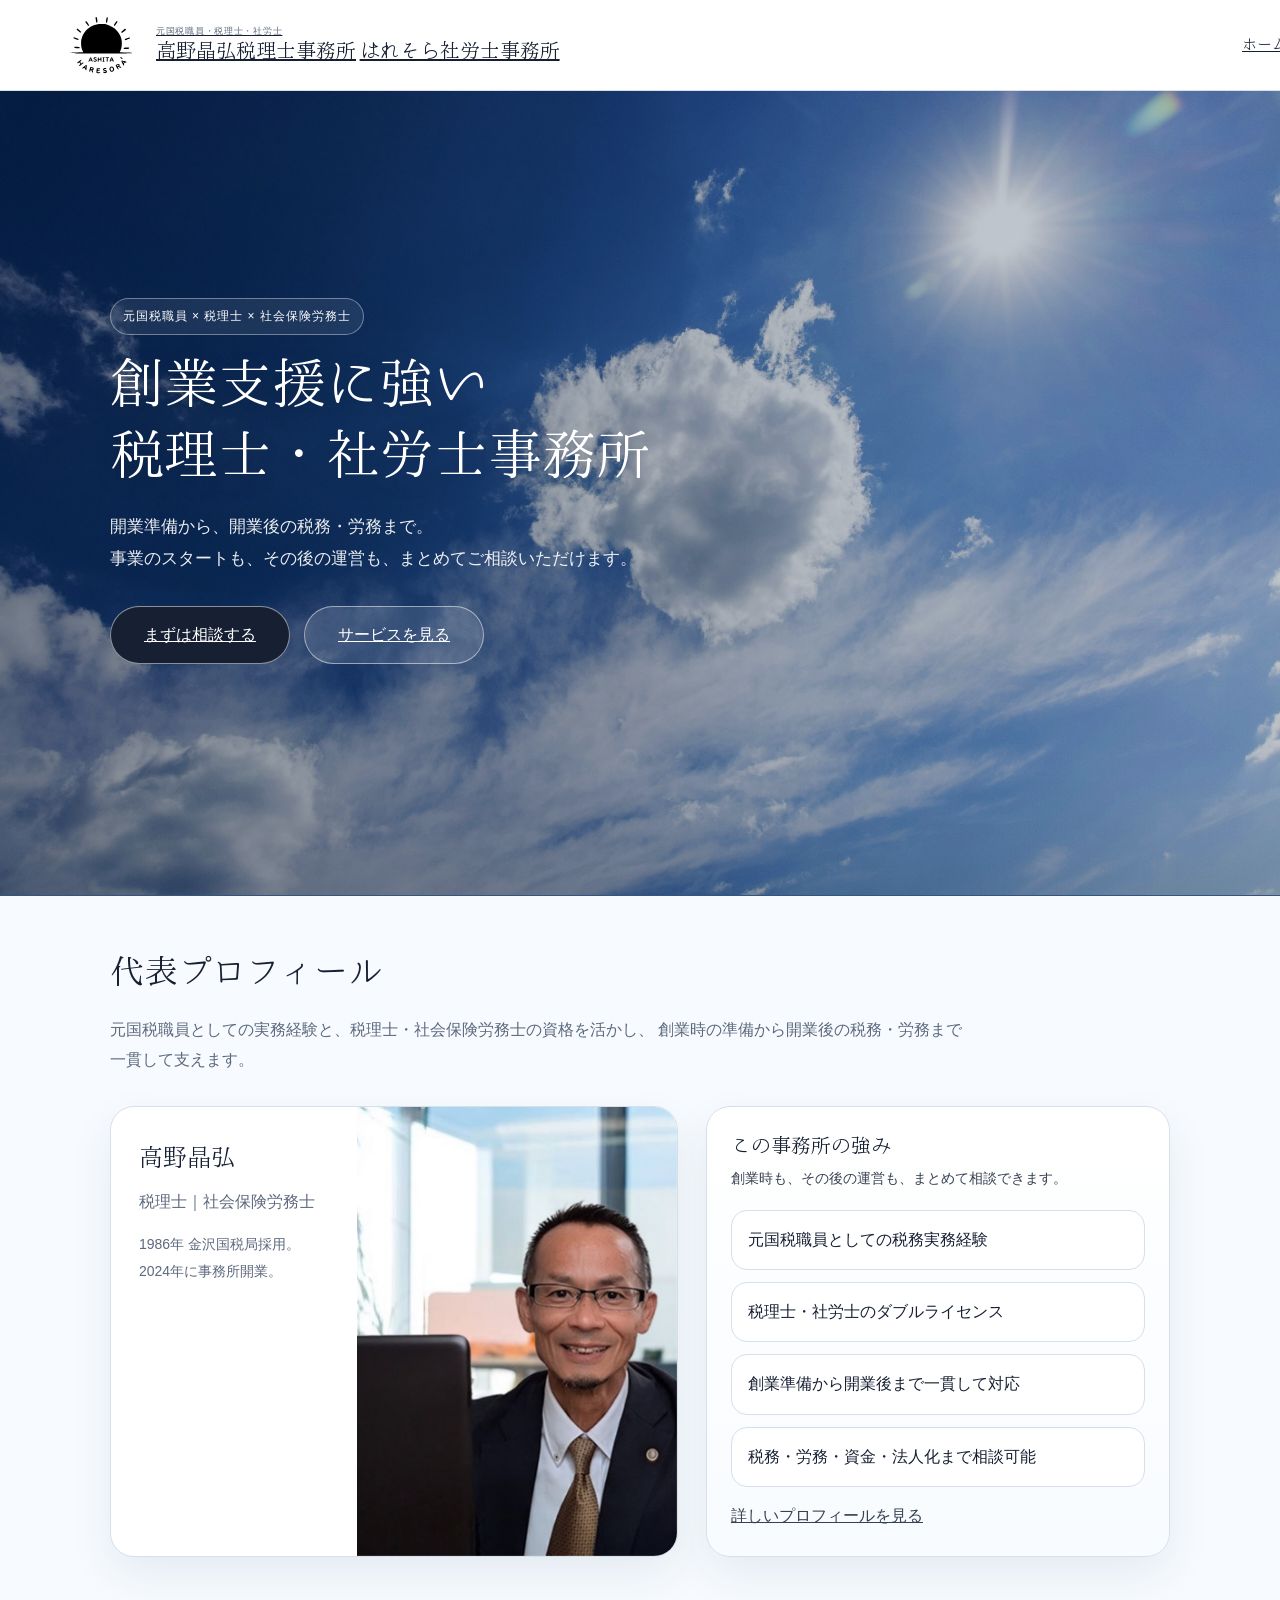
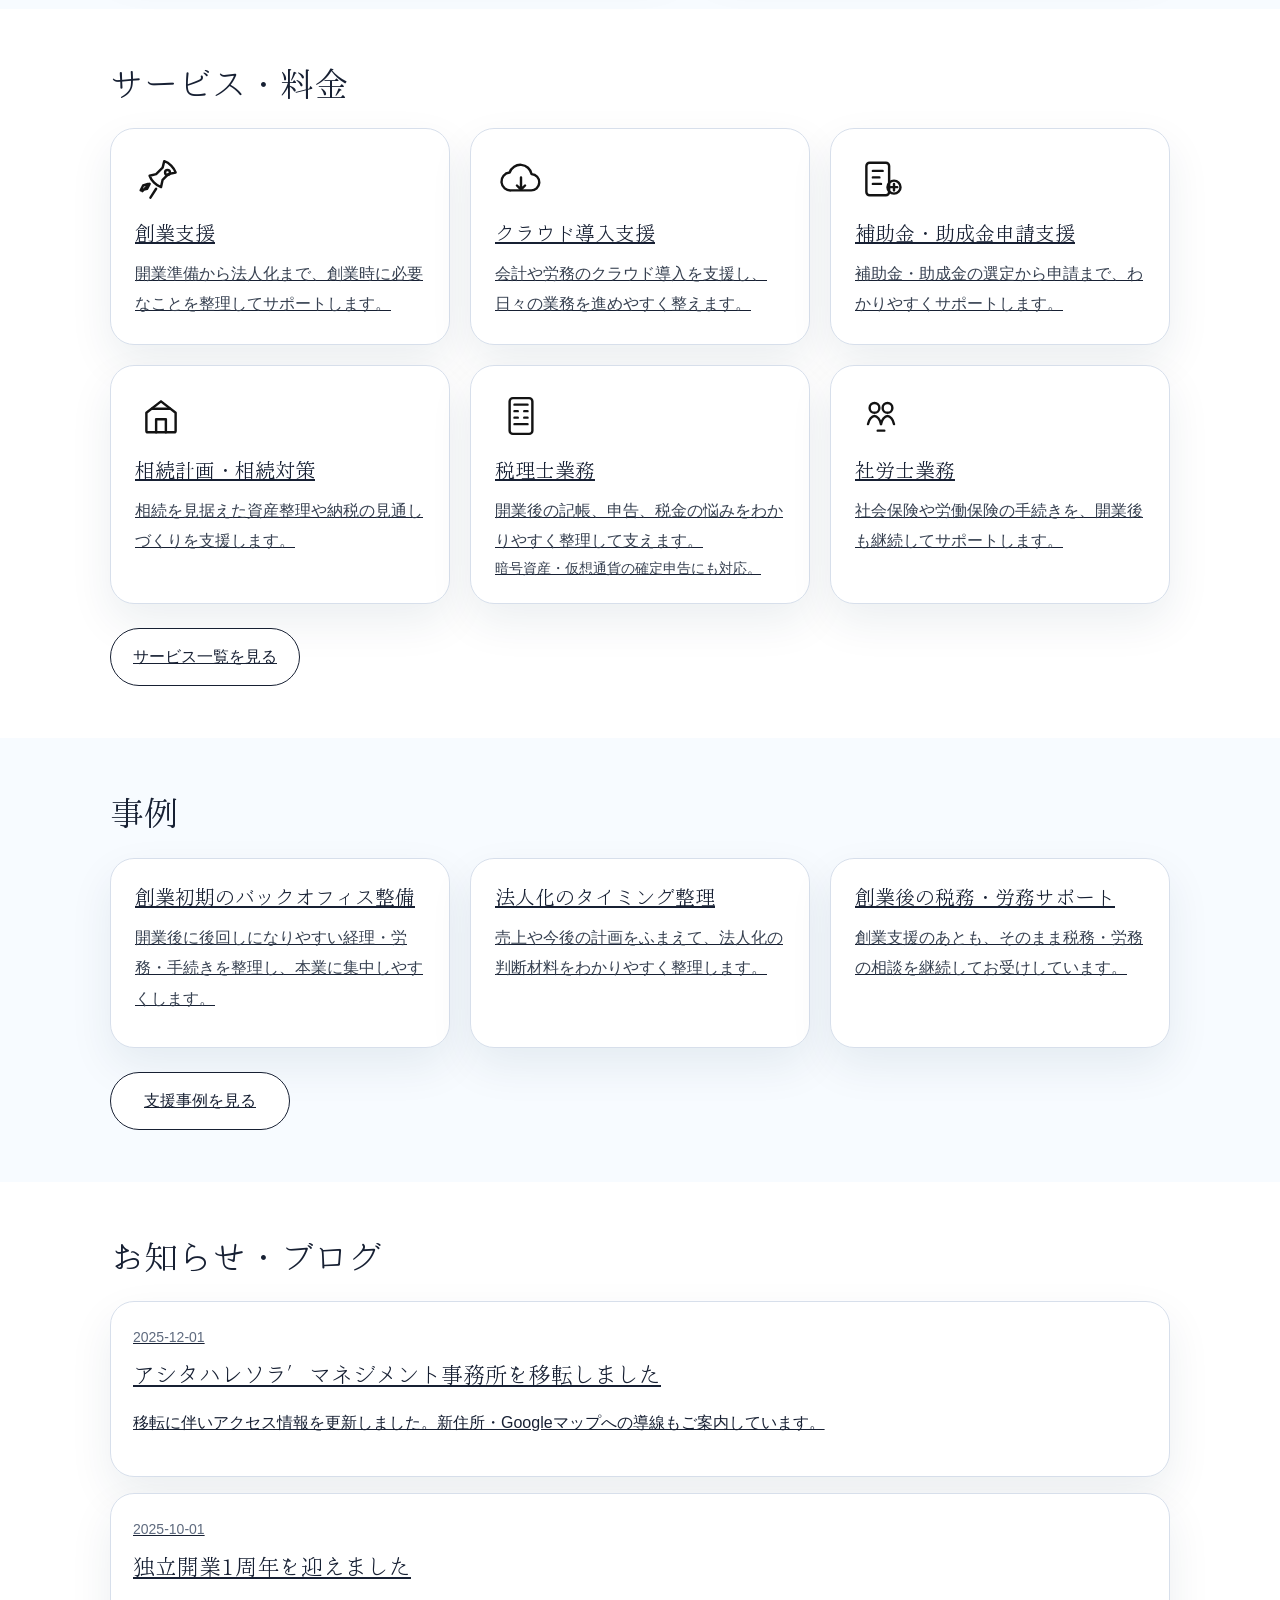
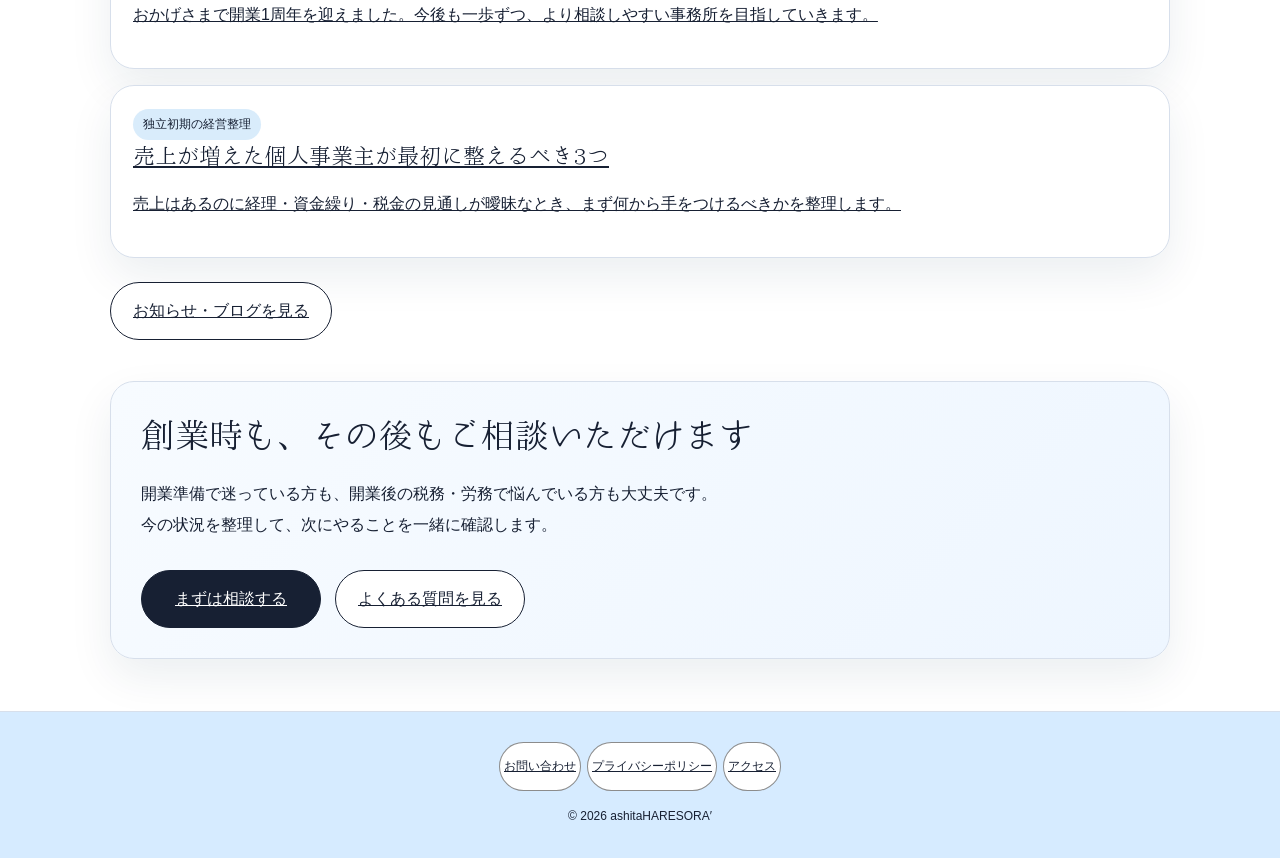
==== commit e9ff68ab: "Merge pull request #2 from ashitaharesora/codex-css-audit-safe-pass Unify mobile headers and remove " ====
--- a/index.html
+++ b/index.html
@@ -107,7 +107,7 @@
               <li>創業準備から開業後まで一貫して対応</li>
               <li>税務・労務・資金・法人化まで相談可能</li>
             </ul>
-            <p style="margin-top:14px"><a href="about/" style="text-decoration:underline">詳しいプロフィールを見る</a></p>
+            <p style="margin-top:14px"><a href="about/">詳しいプロフィールを見る</a></p>
           </div>
         </div>
       </div>
--- a/assets/css/style.css
+++ b/assets/css/style.css
@@ -37,7 +37,6 @@
 
 a {
   color: inherit;
-  text-decoration: none
 }
 
 img {
@@ -63,13 +62,6 @@
   align-items: center;
   justify-content: space-between;
   gap: 20px
-}
-
-.brand {
-  display: flex;
-  align-items: center;
-  gap: 14px;
-  min-width: 0
 }
 
 .brand-logo {
@@ -352,7 +344,7 @@
 }
 
 .breadcrumbs a {
-  text-decoration: underline
+  text-decoration: none
 }
 
 .content {
@@ -529,26 +521,6 @@
 .mini-logo {
   width: 92px;
   margin: 0 0 18px
-}
-
-.service-visual {
-  margin: 22px 0 0
-}
-
-.fee-guide {
-  padding: 18px
-}
-
-.fee-guide img {
-  width: 100%;
-  border-radius: 16px;
-  border: 1px solid var(--line)
-}
-
-.fee-guide figcaption {
-  margin-top: 12px;
-  font-size: 14px;
-  color: var(--muted)
 }
 
 .logo-strip {
@@ -668,33 +640,6 @@
   background: #fff;
 }
 
-.home-page .nav-overlay-panel {
-  position: fixed;
-  top: 0;
-  right: 0;
-  width: min(420px, 100%);
-  height: 100vh;
-  padding: 96px 28px 28px;
-  background: rgba(255, 255, 255, .98);
-  border-left: 1px solid var(--line);
-  box-shadow: -12px 0 40px rgba(18, 45, 78, .12);
-  z-index: 40;
-}
-
-.home-page .nav-overlay-panel .nav-list {
-  display: grid;
-  gap: 14px;
-  padding: 0;
-  margin: 0;
-}
-
-.home-page .nav-overlay-panel .nav-item {
-  display: block;
-  font-family: 'はれのそら明朝', "Yu Mincho", "Hiragino Mincho ProN", serif;
-  font-size: 24px;
-  line-height: 1.5;
-}
-
 .home-page .nav-overlay-panel .nav-item.cta {
   margin-top: 12px;
   padding: 14px 18px;
@@ -754,6 +699,16 @@
 }
 
 .home-page .nav-overlay-panel {
+  position: fixed;
+  top: 0;
+  right: 0;
+  width: min(420px, 100%);
+  height: 100vh;
+  padding: 84px 28px 28px;
+  background: rgba(255, 255, 255, .98);
+  border-left: 1px solid var(--line);
+  box-shadow: -12px 0 40px rgba(18, 45, 78, .12);
+  z-index: 40;
   display: none;
 }
 
@@ -783,19 +738,6 @@
 }
 
 /* ===== 開いたメニューの見た目 ===== */
-.home-page .nav-overlay-panel {
-  position: fixed;
-  top: 0;
-  right: 0;
-  width: min(420px, 100%);
-  height: 100vh;
-  padding: 84px 28px 28px;
-  background: rgba(255, 255, 255, .98);
-  border-left: 1px solid var(--line);
-  box-shadow: -12px 0 40px rgba(18, 45, 78, .12);
-  z-index: 40;
-}
-
 .home-page .nav-overlay-panel .nav-list {
   list-style: none;
   padding: 0;
@@ -808,13 +750,6 @@
   list-style: none;
   margin: 0;
   padding: 0;
-}
-
-.home-page .nav-overlay-panel .nav-item {
-  display: block;
-  font-family: 'はれのそら明朝', "Yu Mincho", "Hiragino Mincho ProN", serif;
-  font-size: 24px;
-  line-height: 1.5;
 }
 
 /* ===== 閉じるボタン ===== */
@@ -982,12 +917,6 @@
   .nav.open {
     display: block
   }
-
-  .nav-list {
-    padding: 18px 20px;
-    display: grid;
-    gap: 12px;
-  }
 }
 
 /* ===== final mobile spacing adjust ===== */
@@ -1044,72 +973,15 @@
 }
 
 /* about page only */
-.about-content {
-  max-width: 100%;
-}
-
-.about-profile-row {
-  display: grid;
-  grid-template-columns: minmax(0, 1.6fr) minmax(300px, 0.9fr);
-  gap: 28px;
-  align-items: stretch;
-}
-
-.about-profile-table,
-.about-profile-card {
-  height: 100%;
-}
-
-.about-profile-table .table {
-  height: 100%;
-  margin: 0;
-  background: #fff;
-  border: 1px solid var(--line);
-  border-radius: 24px;
-  overflow: hidden;
-  box-shadow: var(--shadow);
-}
-
-.about-profile-table .table th,
-.about-profile-table .table td {
-  padding: 16px 18px;
-}
-
-.about-profile-card {
-  display: flex;
-  flex-direction: column;
-}
-
 .about-profile-card .profile-photo {
   aspect-ratio: 5 / 4;
   object-fit: cover;
 }
 
-.about-profile-card .profile-body {
-  flex: 1;
-  display: flex;
-  flex-direction: column;
-}
-
-.about-profile-card .list {
-  flex: 1;
-}
-
-@media (max-width: 900px) {
-  .about-profile-row {
-    grid-template-columns: 1fr;
-  }
-}
-
 /* ===== about page fix ===== */
 
 .about-section {
   padding-top: 40px;
-}
-
-.about-content {
-  max-width: 100%;
-  margin: 0 auto;
 }
 
 .page-hero {
@@ -1138,21 +1010,6 @@
   min-width: 0;
 }
 
-.about-profile-card {
-  display: flex;
-  flex-direction: column;
-}
-
-.about-profile-card .profile-body {
-  flex: 1;
-  display: flex;
-  flex-direction: column;
-}
-
-.about-profile-card .list {
-  flex: 1;
-}
-
 @media (max-width: 900px) {
   .about-section {
     padding-top: 28px;
@@ -1160,72 +1017,6 @@
 
   .page-hero {
     padding: 28px 0 18px;
-  }
-
-  .about-profile-row {
-    grid-template-columns: 1fr;
-    gap: 18px;
-  }
-}
-
-/* ===== final: sub pages spacing adjust ===== */
-body:not(.home-page) .page-hero {
-  padding: 32px 0 18px;
-}
-
-body:not(.home-page) .page-hero h1 {
-  margin: 0 0 6px;
-}
-
-body:not(.home-page) .page-hero .meta,
-body:not(.home-page) .page-hero p,
-body:not(.home-page) .page-hero .section-lead {
-  margin: 0 0 8px;
-}
-
-/* サービス一覧のブロック用
-   HTML側に class="service-local-nav" を付けるのがおすすめ */
-body:not(.home-page) .service-local-nav {
-  margin-top: 6px;
-  padding-top: 8px;
-  border-top: 1px solid var(--line);
-}
-
-body:not(.home-page) .service-local-nav ul {
-  margin: 0;
-  padding: 0;
-  list-style: none;
-}
-
-body:not(.home-page) .service-local-nav li {
-  margin: 0 0 4px;
-}
-
-/* 下層ページ全体のsection間も少し詰める */
-body:not(.home-page) .section {
-  padding: 56px 0;
-}
-
-body:not(.home-page) .content h2 {
-  margin: 30px 0 10px;
-}
-
-@media (max-width: 900px) {
-  body:not(.home-page) .page-hero {
-    padding: 24px 0 14px;
-  }
-
-  body:not(.home-page) .service-local-nav {
-    margin-top: 4px;
-    padding-top: 6px;
-  }
-
-  body:not(.home-page) .section {
-    padding: 42px 0;
-  }
-
-  body:not(.home-page) .content h2 {
-    margin: 24px 0 8px;
   }
 }
 
@@ -1286,192 +1077,6 @@
 }
 
 @media (max-width: 900px) {
-  .brand-logo {
-    margin-left: 0;
-  }
-
-  .brand-name {
-    white-space: normal;
-  }
-}
-
-/* =========================================
-   FINAL OVERRIDE CSS
-   一番下に追加して使う
-========================================= */
-
-/* ---------- 共通：下層ページの余白を少し詰める ---------- */
-body:not(.home-page) .page-hero {
-  padding: 30px 0 16px;
-}
-
-body:not(.home-page) .page-hero h1 {
-  margin: 0 0 6px;
-}
-
-body:not(.home-page) .page-hero .meta,
-body:not(.home-page) .page-hero p,
-body:not(.home-page) .page-hero .section-lead {
-  margin: 0 0 8px;
-}
-
-body:not(.home-page) .section {
-  padding: 48px 0;
-}
-
-body:not(.home-page) .content h2 {
-  margin: 26px 0 10px;
-}
-
-/* ---------- サービス一覧の位置を少し上に ---------- */
-/* 一覧部分に class="service-local-nav" を付けておく */
-body:not(.home-page) .service-local-nav {
-  margin-top: 4px;
-  padding-top: 6px;
-  border-top: 1px solid var(--line);
-}
-
-body:not(.home-page) .service-local-nav ul {
-  margin: 0;
-  padding: 0;
-  list-style: none;
-}
-
-body:not(.home-page) .service-local-nav li {
-  margin: 0 0 4px;
-  padding: 0;
-}
-
-/* ---------- ヘッダー：PC版で事務所名とメニューの間を少し広げる ---------- */
-@media (min-width: 901px) {
-  .header-inner {
-    max-width: 1180px;
-    gap: 18px;
-  }
-
-  .brand {
-    display: flex;
-    align-items: center;
-    gap: 24px;
-    min-width: 0;
-    flex: 0 1 auto;
-  }
-
-  .brand-logo {
-    width: 62px;
-    height: 62px;
-    flex: 0 0 62px;
-    margin-left: -8px;
-  }
-
-  .brand-text {
-    min-width: 0;
-    padding-right: 28px;
-  }
-
-  .brand-kicker {
-    margin-bottom: 2px;
-  }
-
-  .brand-name {
-    font-family: 'はれのそら明朝', "Yu Mincho", "Hiragino Mincho ProN", serif;
-    font-size: clamp(16px, 1.65vw, 20px);
-    line-height: 1.3;
-    white-space: nowrap;
-    letter-spacing: 0;
-  }
-
-  .nav {
-    flex: 0 0 auto;
-    margin-left: 16px;
-  }
-
-  .nav-list {
-    gap: 22px;
-  }
-}
-
-/* ---------- 事務所案内ページ：本文の左寄り感と上の空白を修正 ---------- */
-.about-section {
-  padding-top: 24px;
-}
-
-.about-content {
-  max-width: 100%;
-  margin: 0 auto;
-}
-
-.page-hero+.about-section {
-  padding-top: 20px;
-}
-
-/* ---------- 代表プロフィール：table と profile-card を均等幅に ---------- */
-.about-profile-row {
-  display: grid;
-  grid-template-columns: repeat(2, minmax(0, 1fr));
-  gap: 28px;
-  align-items: stretch;
-  margin-top: 18px;
-}
-
-.about-profile-table,
-.about-profile-card {
-  width: 100%;
-  min-width: 0;
-  height: 100%;
-}
-
-.about-profile-table .table {
-  width: 100%;
-  height: 100%;
-  margin: 0;
-  background: #fff;
-  border: 1px solid var(--line);
-  border-radius: 24px;
-  overflow: hidden;
-  box-shadow: var(--shadow);
-}
-
-.about-profile-table .table th,
-.about-profile-table .table td {
-  padding: 16px 18px;
-  vertical-align: top;
-}
-
-.about-profile-card {
-  display: flex;
-  flex-direction: column;
-}
-
-.about-profile-card .profile-body {
-  flex: 1;
-  display: flex;
-  flex-direction: column;
-}
-
-.about-profile-card .list {
-  flex: 1;
-}
-
-/* ---------- スマホ ---------- */
-@media (max-width: 900px) {
-  body:not(.home-page) .page-hero {
-    padding: 24px 0 14px;
-  }
-
-  body:not(.home-page) .section {
-    padding: 38px 0;
-  }
-
-  body:not(.home-page) .content h2 {
-    margin: 22px 0 8px;
-  }
-
-  body:not(.home-page) .service-local-nav {
-    margin-top: 4px;
-    padding-top: 6px;
-  }
-
   .brand-logo {
     margin-left: 0;
   }
@@ -1576,7 +1181,7 @@
 
 .pricing-panels {
   display: grid;
-  grid-template-columns: repeat(2, minmax(0, 1fr));
+  grid-template-columns: 1fr;
   gap: 24px;
   margin-top: 18px;
 }
@@ -1678,11 +1283,6 @@
   .price-table {
     min-width: 560px;
   }
-}
-
-/* taxページ 料金表を縦並びにする */
-.pricing-panels {
-  grid-template-columns: 1fr !important;
 }
 
 .pricing-content {
@@ -1829,6 +1429,8 @@
   font-size: 9px;
   letter-spacing: .08em;
   color: var(--muted);
+  line-height: 1.15;
+  margin-bottom: 0;
 }
 
 .home-page.static-header-home .brand-name {
@@ -1875,8 +1477,8 @@
 .home-page.static-header-home .hero .container {
   min-height: calc(100svh - 96px);
   justify-content: center;
-  padding-top: 96px;
-  padding-bottom: 80px;
+  padding-top: 72px;
+  padding-bottom: 88px;
 }
 
 .home-page.static-header-home .brand-name-group,
@@ -1903,10 +1505,6 @@
     align-items: flex-start;
   }
 
-  .home-page.static-header-home .brand {
-    width: 100%;
-  }
-
   .home-page.static-header-home .brand-logo {
     width: 36px;
     height: 36px;
@@ -1957,14 +1555,6 @@
   align-items: center;
   gap: 0.9rem;
   flex-wrap: wrap;
-}
-
-.nav-cta-group {
-  display: flex;
-  align-items: center;
-  gap: 0.6rem;
-  margin-left: 0.45rem;
-  flex-shrink: 0;
 }
 
 .nav-cta-group .nav-item.cta {
@@ -2058,12 +1648,6 @@
 }
 
 
-/* ===== トップ：ヒーロー文言を少し上へ ===== */
-.home-page.static-header-home .hero .container {
-  padding-top: 72px;
-  padding-bottom: 88px;
-}
-
 .home-page.static-header-home .hero-kicker {
   margin-top: -8px;
   margin-bottom: 14px;
@@ -2112,6 +1696,7 @@
 /* スマホでは縦並びに戻す */
 @media (max-width: 900px) {
   .home-page.static-header-home .hero .container {
+    min-height: auto;
     padding-top: 4px;
     padding-bottom: 4px;
   }
@@ -2139,17 +1724,6 @@
     min-height: auto;
     aspect-ratio: 5 / 4;
   }
-}
-
-.fade-up {
-  opacity: 0;
-  transform: translateY(18px);
-  transition: opacity .7s ease, transform .7s ease;
-}
-
-.fade-up.is-visible {
-  opacity: 1;
-  transform: translateY(0);
 }
 
 .card {
@@ -2191,7 +1765,6 @@
   transform: translate(0, 0);
 }
 
-/* delay */
 .delay-1 {
   transition-delay: 0.08s;
 }
@@ -2208,7 +1781,6 @@
   transition-delay: 0.32s;
 }
 
-/* heroの見出しまわりを少しきれいに */
 .hero-kicker {
   letter-spacing: 0.08em;
 }
@@ -2219,7 +1791,6 @@
   will-change: opacity, transform;
 }
 
-/* カードのホバーを少しだけ強化 */
 .card,
 .news-item,
 .blog-item {
@@ -2235,7 +1806,6 @@
   transform: translateY(-4px);
 }
 
-/* 動きが苦手な人向け */
 @media (prefers-reduced-motion: reduce) {
   .js-fade-up,
   .js-slide-left,
@@ -2249,91 +1819,6 @@
   }
 }
 
-/* ===== motion ===== */
-
-.js-fade-up,
-.js-slide-left,
-.js-slide-right {
-  opacity: 0;
-  transition:
-    opacity 0.8s ease,
-    transform 0.8s ease;
-  will-change: opacity, transform;
-}
-
-.js-fade-up {
-  transform: translateY(22px);
-}
-
-.js-slide-left {
-  transform: translateX(-28px);
-}
-
-.js-slide-right {
-  transform: translateX(28px);
-}
-
-.js-fade-up.is-visible,
-.js-slide-left.is-visible,
-.js-slide-right.is-visible {
-  opacity: 1;
-  transform: translate(0, 0);
-}
-
-.delay-1 {
-  transition-delay: 0.08s;
-}
-
-.delay-2 {
-  transition-delay: 0.16s;
-}
-
-.delay-3 {
-  transition-delay: 0.24s;
-}
-
-.delay-4 {
-  transition-delay: 0.32s;
-}
-
-.hero-kicker {
-  letter-spacing: 0.08em;
-}
-
-.hero h1,
-.hero p,
-.hero-actions {
-  will-change: opacity, transform;
-}
-
-.card,
-.news-item,
-.blog-item {
-  transition:
-    transform 0.28s ease,
-    box-shadow 0.28s ease,
-    border-color 0.28s ease;
-}
-
-.card:hover,
-.news-item:hover,
-.blog-item:hover {
-  transform: translateY(-4px);
-}
-
-@media (prefers-reduced-motion: reduce) {
-  .js-fade-up,
-  .js-slide-left,
-  .js-slide-right,
-  .card,
-  .news-item,
-  .blog-item {
-    opacity: 1 !important;
-    transform: none !important;
-    transition: none !important;
-  }
-}
-
 /* ===== service icons ===== */
 .service-icon {
   width: 52px;
@@ -2354,83 +1839,6 @@
     width: 46px;
     height: 46px;
     margin-bottom: 12px;
-  }
-}
-
-/* ===== smartphone header fix ===== */
-@media (max-width: 768px) {
-  .header-inner {
-    display: block;
-    padding: 14px 16px;
-  }
-
-  .brand {
-    display: grid;
-    grid-template-columns: 52px 1fr;
-    gap: 12px;
-    align-items: start;
-    width: 100%;
-    margin-bottom: 14px;
-    text-decoration: none;
-  }
-
-  .brand-logo {
-    width: 52px;
-    height: 52px;
-    flex: 0 0 52px;
-  }
-
-  .brand-text {
-    display: block;
-    min-width: 0;
-  }
-
-  .brand-kicker {
-    display: block;
-    font-size: 0.72rem;
-    line-height: 1.4;
-    margin-bottom: 4px;
-  }
-
-  .brand-name {
-    display: block;
-    font-size: 1rem;
-    line-height: 1.5;
-    white-space: normal;
-    word-break: keep-all;
-    overflow-wrap: break-word;
-    writing-mode: horizontal-tb;
-  }
-
-  .nav {
-    width: 100%;
-  }
-
-  .nav-list {
-    display: flex;
-    flex-wrap: wrap;
-    gap: 10px 16px;
-    align-items: center;
-  }
-
-  .nav-item {
-    font-size: 0.95rem;
-    line-height: 1.4;
-  }
-
-  .nav-cta-group {
-    display: flex;
-    flex-direction: column;
-    gap: 10px;
-    width: 100%;
-    margin: 10px 0 0;
-  }
-
-  .nav-cta-group .nav-item.cta {
-    width: 100%;
-    max-width: none;
-    min-height: 48px;
-    justify-content: center;
   }
 }
 
@@ -2501,11 +1909,6 @@
     padding-bottom: 40px;
   }
 
-  /* ヘッダーをコンパクトに */
-  .site-header {
-    padding: 0;
-  }
-
   .header-inner {
     display: block;
     padding-top: 10px;
@@ -2537,13 +1940,6 @@
     white-space: normal;
     word-break: keep-all;
     overflow-wrap: break-word;
-  }
-
-  .nav-list {
-    display: flex;
-    flex-wrap: wrap;
-    gap: 6px 12px;
-    align-items: center;
   }
 
   .nav-item {
@@ -2618,14 +2014,6 @@
   }
 }
 
-@media (max-width: 768px) {
-  .container,
-  .header-inner,
-  .footer-inner {
-    width: min(100% - 4px, 1200px);
-  }
-}
-
 /* ===== smartphone header final fix ===== */
 @media (max-width: 768px) {
   .site-header {
@@ -2640,23 +2028,7 @@
   }
 
   .brand {
-    display: grid;
-    grid-template-columns: 34px 1fr;
     gap: 8px;
-    align-items: center;
-    margin-bottom: 6px;
-    width: 100%;
-  }
-
-  .brand-logo {
-    width: 18px;
-    height: 18px;
-    flex: 0 0 18px;
-  }
-
-  .brand-text {
-    display: block;
-    min-width: 0;
   }
 
   .brand-kicker {
@@ -2676,19 +2048,6 @@
     letter-spacing: 0;
   }
 
-  .nav {
-    width: 100%;
-  }
-
-  .nav-list {
-    display: flex;
-    flex-wrap: wrap;
-    gap: 4px 10px;
-    align-items: center;
-    padding: 0 !important;
-    margin: 0 !important;
-  }
-
   .nav-item {
     font-size: 0.76rem;
     line-height: 1.2;
@@ -2739,7 +2098,6 @@
   /* ロゴまわり */
   .brand {
     grid-template-columns: 28px 1fr;
-    gap: 6px;
     align-items: center;
     margin-bottom: 0px;
   }
@@ -2748,12 +2106,6 @@
     width: 18px;
     height: 18px;
     flex: 0 0 18px;
-  }
-
-  .brand-kicker {
-    font-size: 0.52rem;
-    line-height: 1.15;
-    margin-bottom: 0;
   }
 
   .brand-name {
@@ -2910,18 +2262,268 @@
 }
 
 .home-page.static-header-home .brand {
-  position: relative;
   display: flex;
   width: 100%;
-  padding-bottom: 8px;
-}
-
-.home-page.static-header-home .brand::after {
-  content: "";
-  position: absolute;
-  left: 0;
-  right: 0;
-  bottom: 0;
-  height: 1px;
-  background: #cfd8e3;
-}
+}
+
+/* =========================================
+   services page header unified with home
+   style.css の一番下に追加
+========================================= */
+
+/* 共通 */
+:is(.static-header-service, .static-header-unified) .site-header {
+  position: sticky;
+  top: 0;
+  z-index: 1000;
+  background: rgba(255, 255, 255, .95);
+  backdrop-filter: blur(10px);
+  border-bottom: 1px solid var(--line);
+}
+
+:is(.static-header-service, .static-header-unified) .header-inner {
+  max-width: 1180px;
+  margin: 0 auto;
+  padding: 14px 20px;
+  display: flex;
+  align-items: center;
+  justify-content: space-between;
+  gap: 20px;
+}
+
+:is(.static-header-service, .static-header-unified) .brand {
+  display: flex;
+  align-items: center;
+  gap: 14px;
+  min-width: 0;
+  flex: 1 1 auto;
+}
+
+:is(.static-header-service, .static-header-unified) .brand-logo {
+  width: 62px;
+  height: 62px;
+  flex: 0 0 62px;
+  margin-left: 0;
+}
+
+:is(.static-header-service, .static-header-unified) .brand-text {
+  display: flex;
+  flex-direction: column;
+  gap: 2px;
+  min-width: 0;
+}
+
+:is(.static-header-service, .static-header-unified) .brand-kicker {
+  font-size: 12px;
+  letter-spacing: .08em;
+  color: var(--muted);
+}
+
+:is(.static-header-service, .static-header-unified) .brand-name {
+  display: inline-flex;
+  align-items: baseline;
+  gap: 0.18em;
+  font-family: 'はれのそら明朝', "Yu Mincho", "Hiragino Mincho ProN", serif;
+  font-size: clamp(16px, 1.65vw, 20px);
+  line-height: 1.3;
+  white-space: nowrap;
+  color: var(--text);
+}
+
+:is(.static-header-service, .static-header-unified) .brand-name-tax,
+:is(.static-header-service, .static-header-unified) .brand-name-labor {
+  display: inline-block;
+}
+
+:is(.static-header-service, .static-header-unified) .nav,
+:is(.static-header-service, .static-header-unified) .site-nav-static {
+  display: block !important;
+  position: static !important;
+  inset: auto !important;
+  background: transparent !important;
+  border: 0 !important;
+  box-shadow: none !important;
+  margin-left: 8px !important;
+  padding: 0 !important;
+  flex: 0 0 auto !important;
+}
+
+:is(.static-header-service, .static-header-unified) .nav-list {
+  display: flex !important;
+  gap: 22px;
+  align-items: center;
+  flex-wrap: wrap;
+  padding: 0 !important;
+  margin: 0 !important;
+  list-style: none;
+}
+
+:is(.static-header-service, .static-header-unified) .nav-item {
+  font-size: 15px;
+}
+
+:is(.static-header-service, .static-header-unified) .nav-item.cta {
+  display: inline-flex;
+  align-items: center;
+  justify-content: center;
+  min-height: 40px;
+  padding: 0.66rem 1rem;
+  border-radius: 999px;
+  line-height: 1;
+  white-space: nowrap;
+}
+
+:is(.static-header-service, .static-header-unified) .nav-cta-group {
+  display: flex;
+  align-items: center;
+  gap: 0.6rem;
+  margin-left: 0.45rem;
+  flex-shrink: 0;
+}
+
+:is(.static-header-service, .static-header-unified) .nav-cta-group .cta-free {
+  background: #111111;
+  color: #ffffff;
+  border: 1px solid #111111;
+}
+
+:is(.static-header-service, .static-header-unified) .nav-cta-group .cta-phone {
+  background: #ffffff;
+  color: #111111;
+  border: 1px solid #111111;
+}
+
+/* mobile */
+@media (max-width: 768px) {
+  :is(.static-header-service, .static-header-unified).has-floating-cta {
+    padding-bottom: 68px;
+  }
+
+  :is(.static-header-service, .static-header-unified) .nav-cta-group {
+    display: none !important;
+  }
+
+  :is(.static-header-service, .static-header-unified) .header-inner,
+  :is(.static-header-service, .static-header-unified) .container,
+  :is(.static-header-service, .static-header-unified) .footer-inner {
+    width: 100%;
+    max-width: none;
+    padding-left: 8px;
+    padding-right: 8px;
+  }
+
+  :is(.static-header-service, .static-header-unified) .header-inner {
+    display: block;
+    padding-top: 6px;
+    padding-bottom: 6px;
+    align-items: flex-start;
+  }
+
+  :is(.static-header-service, .static-header-unified) .brand {
+    display: grid;
+    grid-template-columns: 28px 1fr;
+    align-items: center;
+    width: 100%;
+    margin-bottom: 0;
+  }
+
+  :is(.static-header-service, .static-header-unified) .brand-logo {
+    width: 36px;
+    height: 36px;
+    flex-basis: 36px;
+  }
+
+  :is(.static-header-service, .static-header-unified) .brand-text {
+    display: block;
+    min-width: 0;
+  }
+
+  :is(.static-header-service, .static-header-unified) .brand-kicker {
+    font-size: 9px;
+    line-height: 1.15;
+    margin-bottom: 0;
+  }
+
+  :is(.static-header-service, .static-header-unified) .brand-name {
+    white-space: normal;
+    font-size: 15.75px;
+    line-height: 1.35;
+  }
+
+  :is(.static-header-service, .static-header-unified) .nav,
+  :is(.static-header-service, .static-header-unified) .site-nav-static {
+    width: 100%;
+    margin-left: 0 !important;
+  }
+
+  :is(.static-header-service, .static-header-unified) .nav-list {
+    display: flex !important;
+    flex-wrap: wrap;
+    gap: 4px 8px;
+    align-items: center;
+    justify-content: center;
+    padding: 3px 0 0 !important;
+    margin: 0 !important;
+  }
+
+  :is(.static-header-service, .static-header-unified) .nav-item {
+    font-size: 0.72rem;
+    line-height: 1.1;
+    display: inline-flex;
+    align-items: center;
+    justify-content: center;
+    padding: 0 10px;
+  }
+
+  :is(.static-header-service, .static-header-unified) .floating-cta {
+    position: fixed;
+    left: 0;
+    right: 0;
+    bottom: 0;
+    z-index: 1100;
+    display: flex;
+    gap: 8px;
+    padding: 10px 8px calc(10px + env(safe-area-inset-bottom));
+    background: rgba(255, 255, 255, 0.96);
+    border-top: 1px solid var(--line);
+    box-shadow: 0 -8px 24px rgba(18, 45, 78, .08);
+    opacity: 0;
+    visibility: hidden;
+    transform: translateY(110%);
+    pointer-events: none;
+    transition: opacity .25s ease, transform .25s ease, visibility .25s ease;
+  }
+
+  :is(.static-header-service, .static-header-unified) .floating-cta.is-visible {
+    opacity: 1;
+    visibility: visible;
+    transform: translateY(0);
+    pointer-events: auto;
+  }
+
+  :is(.static-header-service, .static-header-unified) .floating-cta-item {
+    flex: 1 1 0;
+    display: inline-flex;
+    align-items: center;
+    justify-content: center;
+    min-height: 42px;
+    padding: 0.72rem 0.7rem;
+    border-radius: 999px;
+    font-size: 0.84rem;
+    line-height: 1;
+    text-decoration: none;
+    white-space: nowrap;
+  }
+
+  :is(.static-header-service, .static-header-unified) .floating-cta-free {
+    background: #111111;
+    color: #ffffff;
+    border: 1px solid #111111;
+  }
+
+  :is(.static-header-service, .static-header-unified) .floating-cta-phone {
+    background: #ffffff;
+    color: #111111;
+    border: 1px solid #111111;
+  }
+}
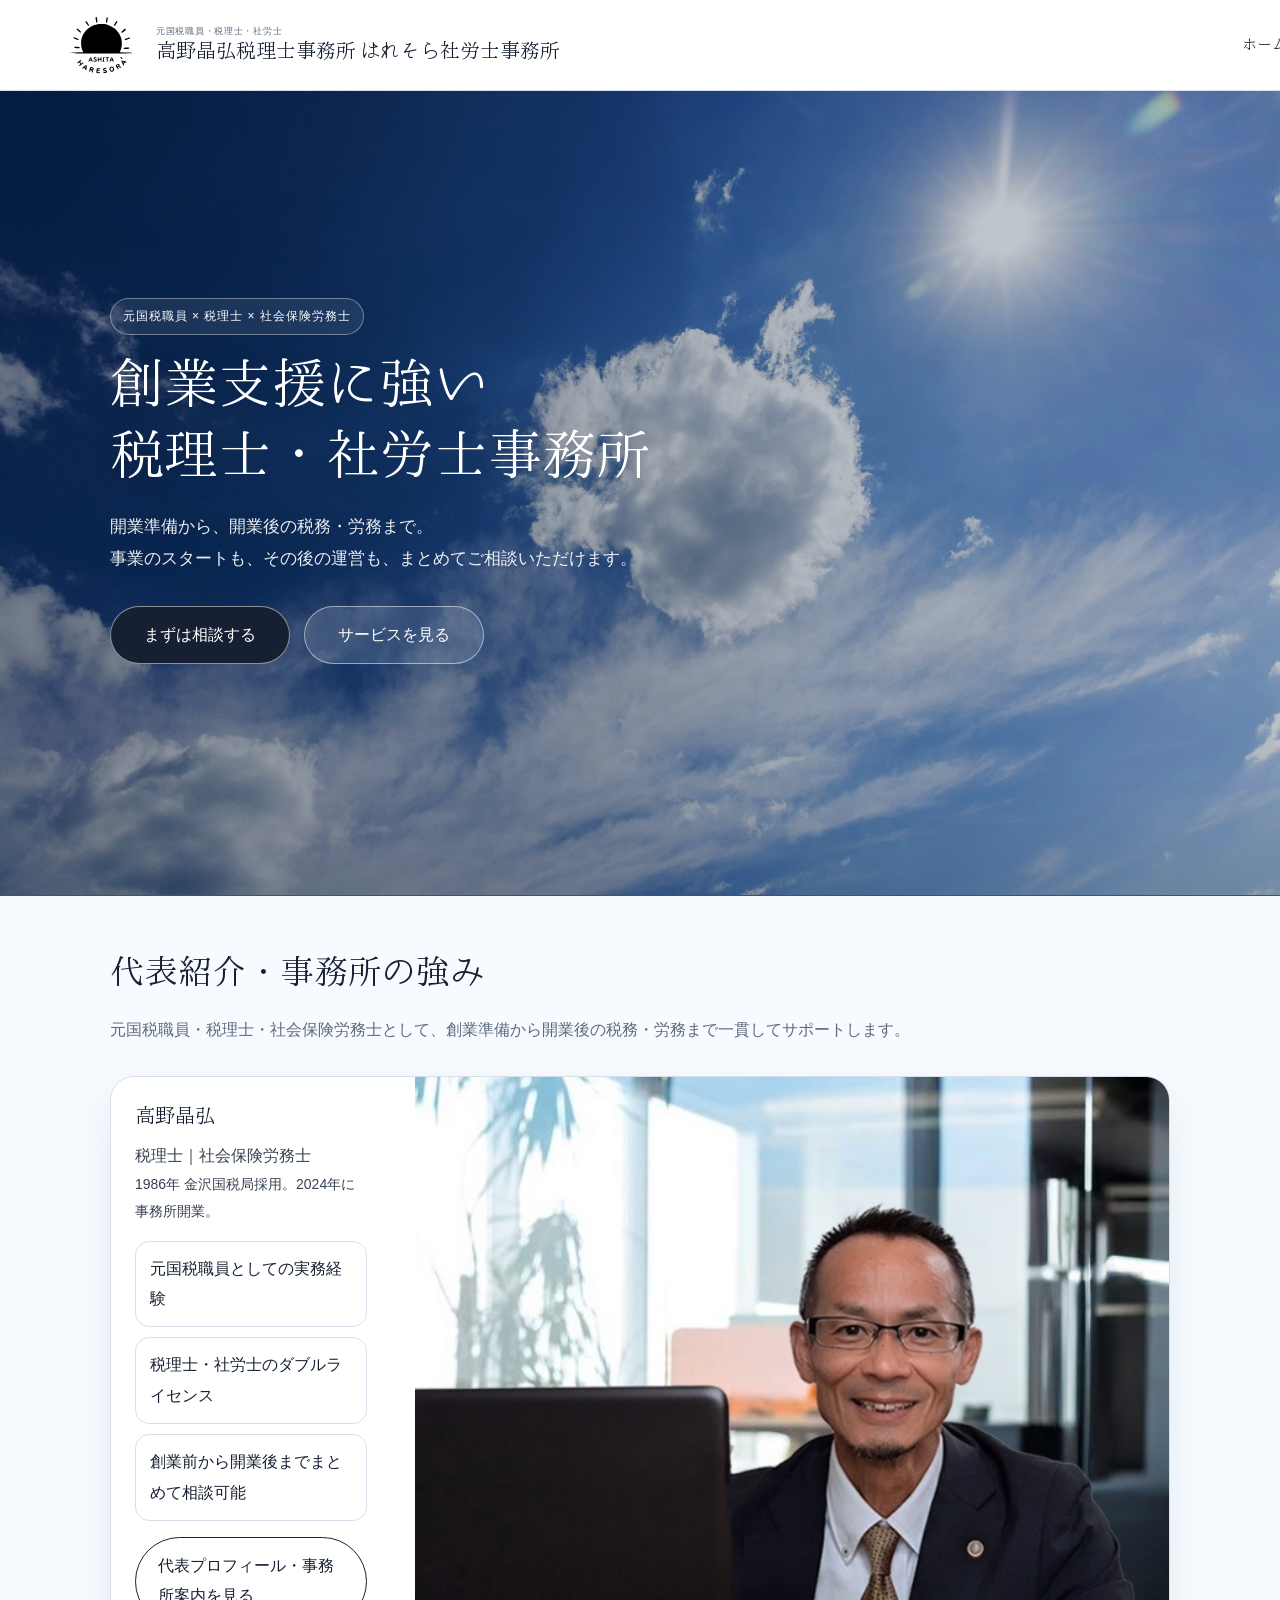
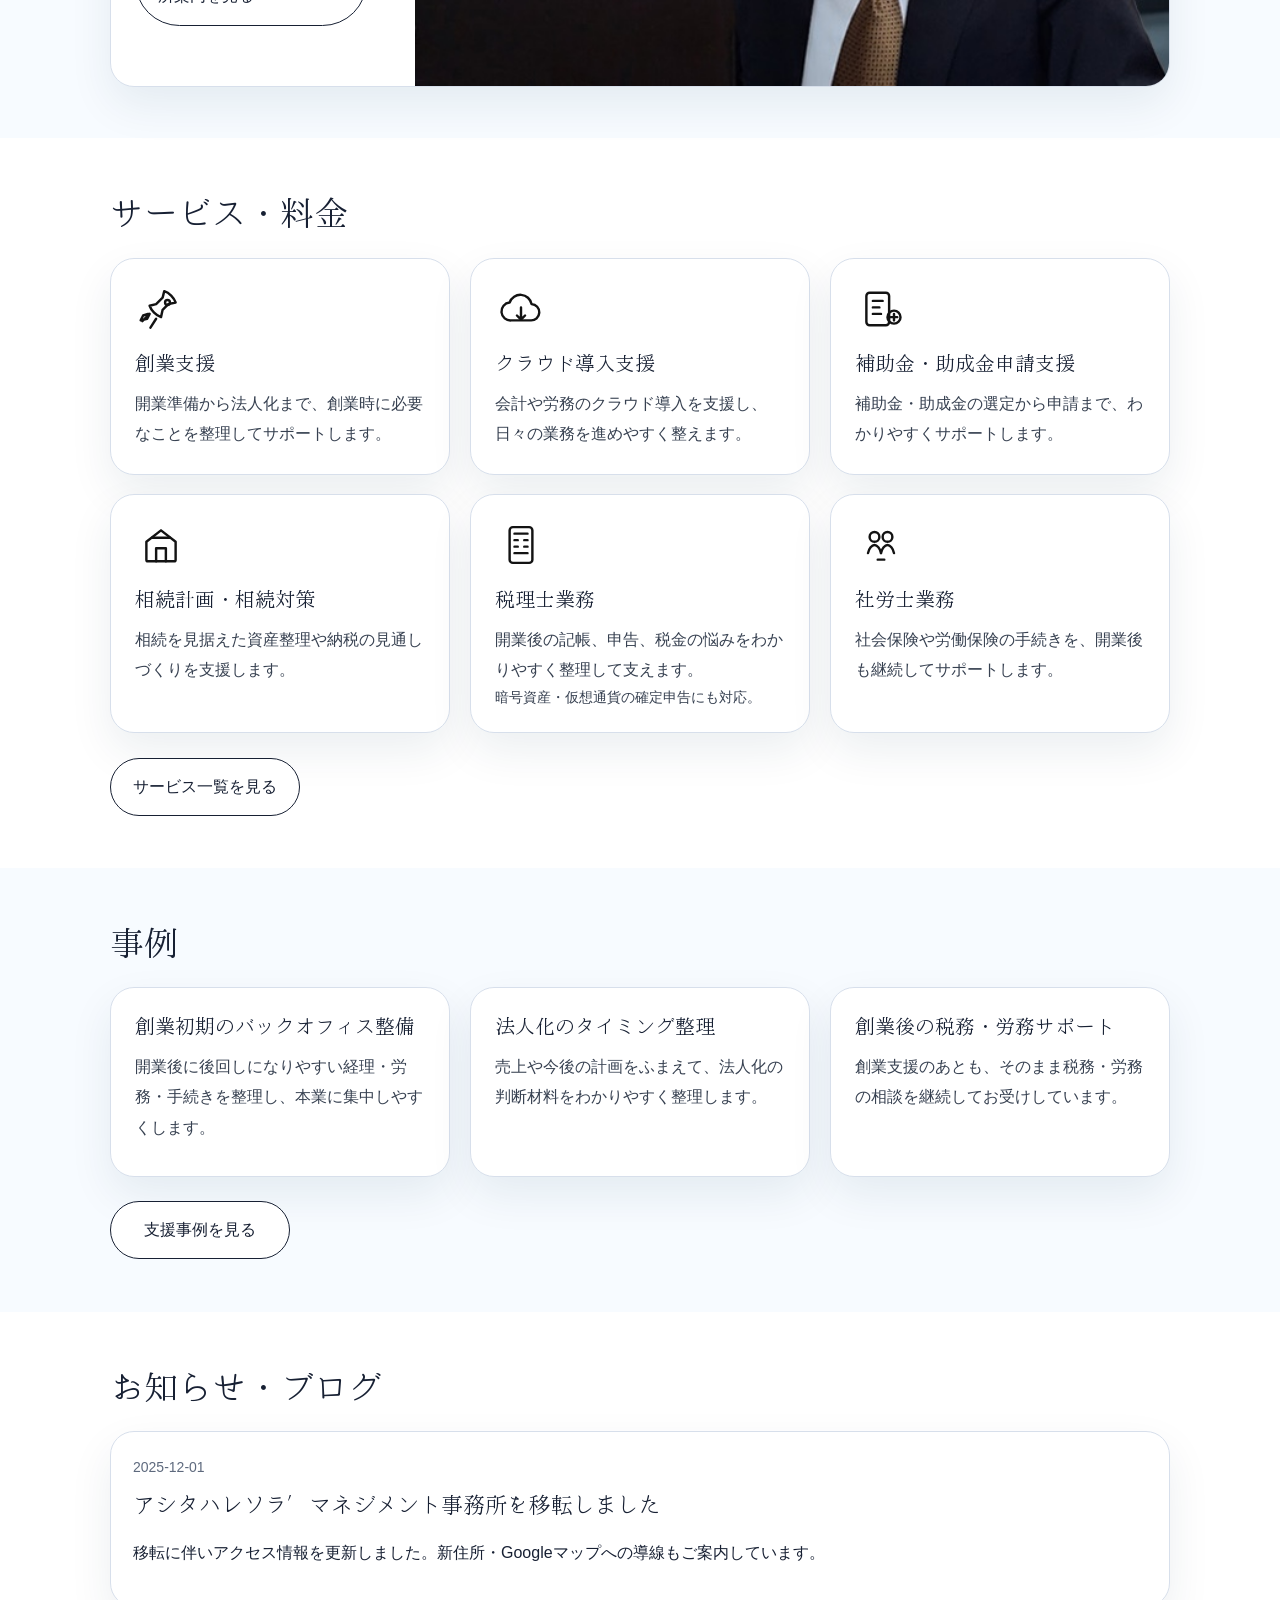
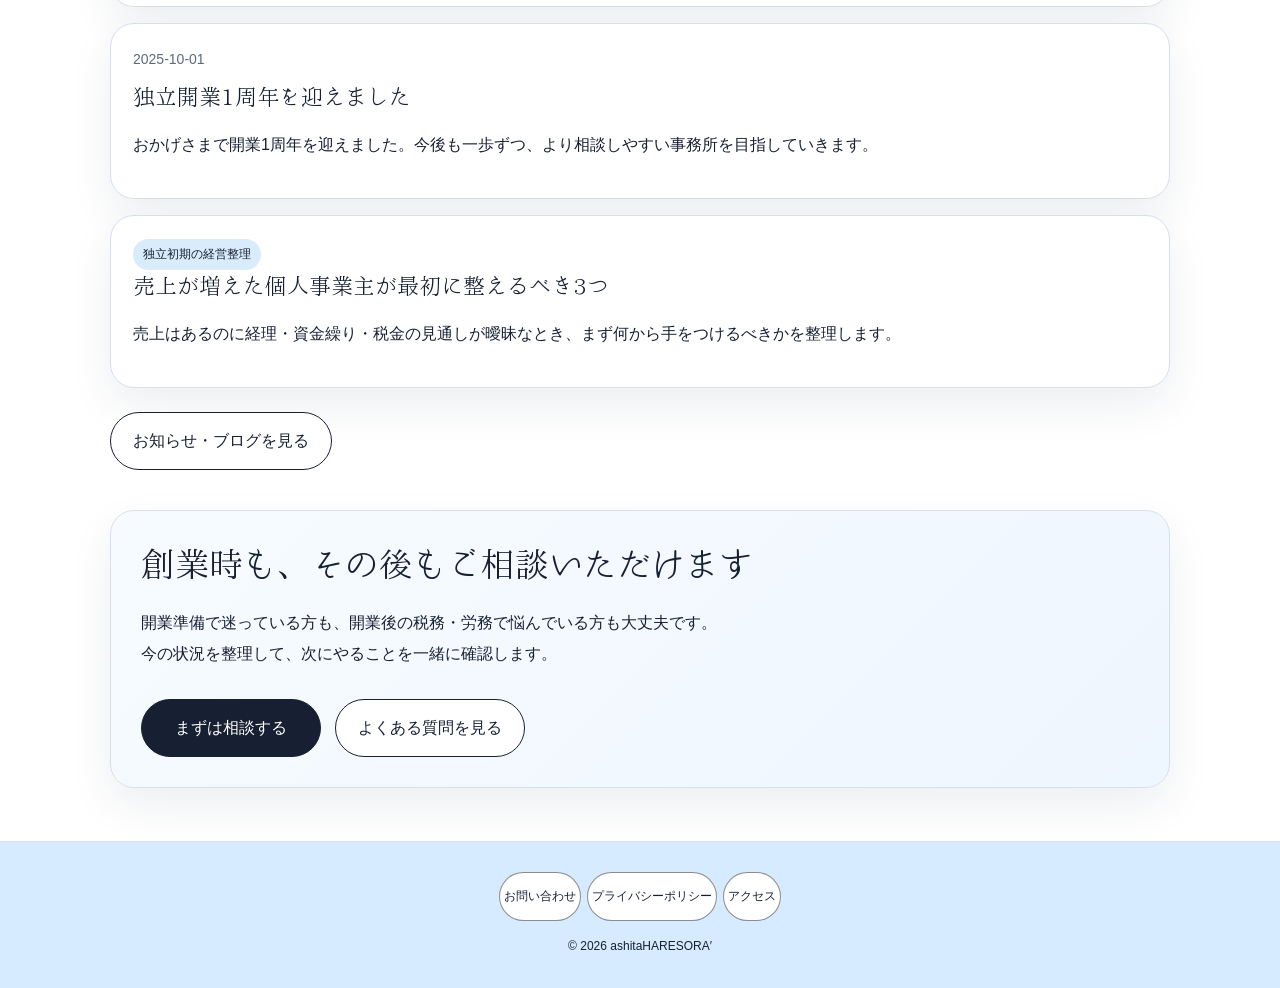
==== commit 6f2aee06: "代表プロフィール" ====
--- a/index.html
+++ b/index.html
@@ -79,35 +79,28 @@
 
     <section class="section alt">
       <div class="container">
-        <h2 class="js-fade-up">代表プロフィール</h2>
+        <h2 class="js-fade-up">代表紹介・事務所の強み</h2>
         <p class="section-lead js-fade-up delay-1">
-          元国税職員としての実務経験と、税理士・社会保険労務士の資格を活かし、
-          創業時の準備から開業後の税務・労務まで一貫して支えます。
+          元国税職員・税理士・社会保険労務士として、創業準備から開業後の税務・労務まで一貫してサポートします。
         </p>
-        <div class="home-profile">
-          <div class="profile-card js-fade-up">
-            <img class="profile-photo js-slide-right" src="assets/img/representative.jpg" alt="代表 高野晶弘 税理士・社会保険労務士">
-            <div class="profile-body js-slide-left">
-              <h3 class="profile-name">高野晶弘</h3>
-              <p class="profile-role">税理士｜社会保険労務士</p>
-              <p class="meta">1986年 金沢国税局採用。<br>2024年に事務所開業。</p>
+
+        <div class="card compact-profile-card js-fade-up delay-2">
+          <img class="profile-photo" src="assets/img/representative.jpg" alt="代表 高野晶弘 税理士・社会保険労務士">
+
+          <div class="profile-body">
+            <h3 class="profile-name">高野晶弘</h3>
+            <p class="profile-role">税理士｜社会保険労務士</p>
+            <p class="meta">1986年 金沢国税局採用。2024年に事務所開業。</p>
+
+            <ul class="list compact-strength-list">
+              <li>元国税職員としての実務経験</li>
+              <li>税理士・社労士のダブルライセンス</li>
+              <li>創業前から開業後までまとめて相談可能</li>
+            </ul>
+
+            <div style="margin-top:16px;">
+              <a class="button" href="about/">代表プロフィール・事務所案内を見る</a>
             </div>
-          </div>
-
-          <div class="card highlight-card js-fade-up delay-2">
-            <div class="logo-strip">
-              <div>
-                <h3 style="margin:0 0 4px">この事務所の強み</h3>
-                <p class="meta" style="margin:0">創業時も、その後の運営も、まとめて相談できます。</p>
-              </div>
-            </div>
-            <ul class="list">
-              <li>元国税職員としての税務実務経験</li>
-              <li>税理士・社労士のダブルライセンス</li>
-              <li>創業準備から開業後まで一貫して対応</li>
-              <li>税務・労務・資金・法人化まで相談可能</li>
-            </ul>
-            <p style="margin-top:14px"><a href="about/">詳しいプロフィールを見る</a></p>
           </div>
         </div>
       </div>
@@ -184,15 +177,18 @@
         <div>
           <h2 class="js-fade-up">お知らせ・ブログ</h2>
           <div class="news-list">
-            <a class="news-item js-fade-up delay-1" href="news/2025-12-office-move/"><time datetime="2025-12-01">2025-12-01</time>
+            <a class="news-item js-fade-up delay-1" href="news/2025-12-office-move/"><time
+                datetime="2025-12-01">2025-12-01</time>
               <h3>アシタハレソラ′マネジメント事務所を移転しました</h3>
               <p>移転に伴いアクセス情報を更新しました。新住所・Googleマップへの導線もご案内しています。</p>
             </a>
-            <a class="news-item js-fade-up delay-2" href="news/2025-10-anniversary/"><time datetime="2025-10-01">2025-10-01</time>
+            <a class="news-item js-fade-up delay-2" href="news/2025-10-anniversary/"><time
+                datetime="2025-10-01">2025-10-01</time>
               <h3>独立開業1周年を迎えました</h3>
               <p>おかげさまで開業1周年を迎えました。今後も一歩ずつ、より相談しやすい事務所を目指していきます。</p>
             </a>
-            <a class="blog-item js-fade-up delay-3" href="blog/first-three-foundations/"><span class="tag">独立初期の経営整理</span>
+            <a class="blog-item js-fade-up delay-3" href="blog/first-three-foundations/"><span
+                class="tag">独立初期の経営整理</span>
               <h3>売上が増えた個人事業主が最初に整えるべき3つ</h3>
               <p>売上はあるのに経理・資金繰り・税金の見通しが曖昧なとき、まず何から手をつけるべきかを整理します。</p>
             </a>
@@ -236,4 +232,4 @@
   </div>
 </body>
 
-</html>
+</html>
--- a/assets/css/style.css
+++ b/assets/css/style.css
@@ -52,6 +52,13 @@
   background: rgba(255, 255, 255, .95);
   backdrop-filter: blur(10px);
   border-bottom: 1px solid var(--line)
+}
+
+.site-header a,
+.brand,
+.brand-name,
+.nav-item {
+  text-decoration: none;
 }
 
 .header-inner {
@@ -1807,6 +1814,7 @@
 }
 
 @media (prefers-reduced-motion: reduce) {
+
   .js-fade-up,
   .js-slide-left,
   .js-slide-right,
@@ -1896,6 +1904,7 @@
 
 /* ===== smartphone compact layout ===== */
 @media (max-width: 768px) {
+
   /* 全体の左右余白をかなり小さく */
   .container,
   .header-inner,
@@ -2150,7 +2159,8 @@
 .brand-name {
   display: inline-flex;
   align-items: baseline;
-  gap: 0.18em; /* ← 2つの事務所名の間隔。小さくしたいならここをさらに下げる */
+  gap: 0.18em;
+  /* ← 2つの事務所名の間隔。小さくしたいならここをさらに下げる */
 }
 
 .brand-name-tax,
@@ -2160,9 +2170,9 @@
 
 @media (max-width: 768px) {
   .nav-cta-group .nav-item.cta {
-  min-height: 28px;
-  padding: 0.3rem 0.4rem;
-}
+    min-height: 28px;
+    padding: 0.3rem 0.4rem;
+  }
 }
 
 /* ===== mobile only floating CTA ===== */
@@ -2172,6 +2182,7 @@
 
 /* スマホだけ：ヘッダーCTAとヒーローボタンを消す */
 @media (max-width: 768px) {
+
   .home-page.static-header-home .nav-cta-group,
   .home-page.static-header-home .hero-actions {
     display: none !important;
@@ -2527,3 +2538,54 @@
     border: 1px solid #111111;
   }
 }
+
+a {
+  color: inherit;
+  text-decoration: none;
+}
+
+.compact-profile-card {
+  display: grid;
+  grid-template-columns: 280px 1fr;
+  gap: 24px;
+  align-items: stretch;
+  padding: 0;
+  overflow: hidden;
+}
+
+.compact-profile-card .profile-photo {
+  width: 100%;
+  height: 100%;
+  min-height: 280px;
+  object-fit: cover;
+  aspect-ratio: auto;
+}
+
+.compact-profile-card .profile-body {
+  padding: 24px;
+}
+
+.compact-strength-list {
+  gap: 10px;
+  margin-top: 16px;
+}
+
+.compact-strength-list li {
+  padding: 12px 14px;
+  border-radius: 14px;
+}
+
+@media (max-width: 900px) {
+  .compact-profile-card {
+    grid-template-columns: 1fr;
+  }
+
+  .compact-profile-card .profile-photo {
+    min-height: auto;
+    aspect-ratio: 5 / 4;
+  }
+
+  .compact-profile-card .profile-body {
+    padding: 20px;
+  }
+}
